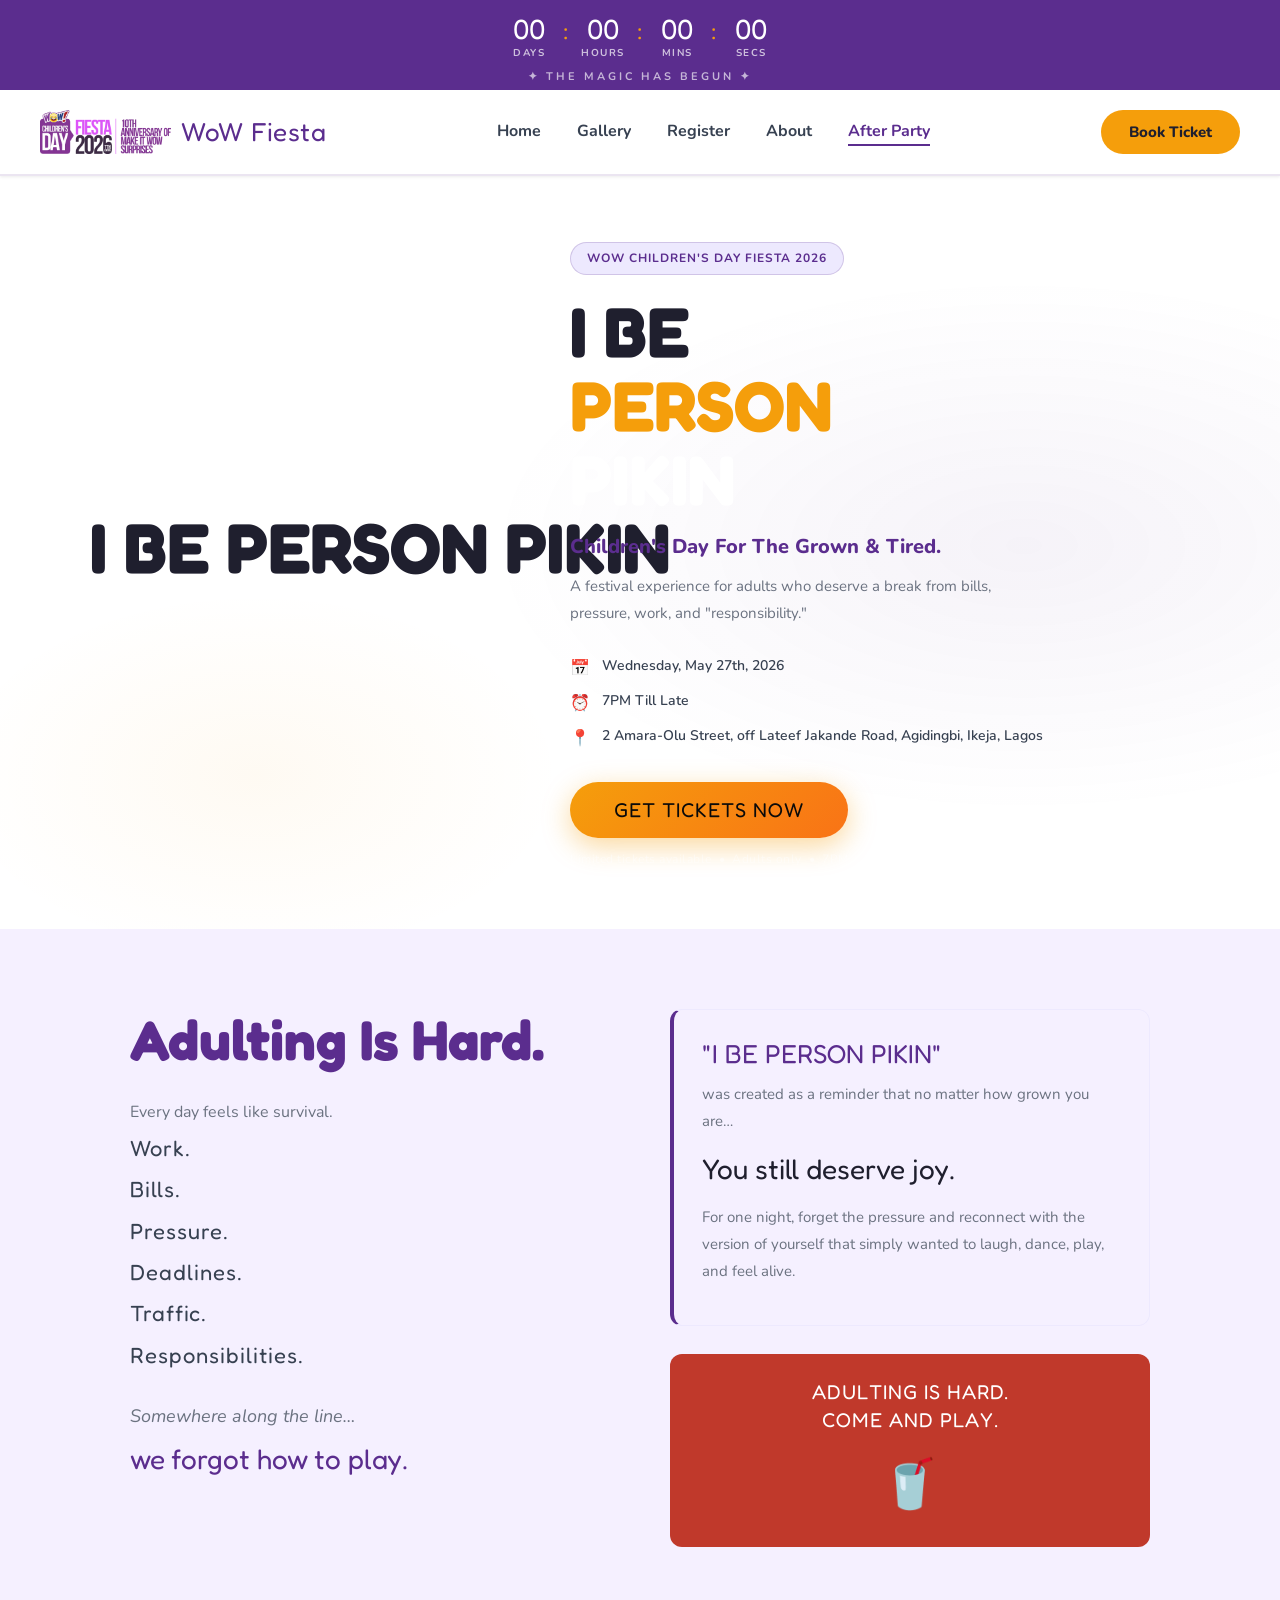
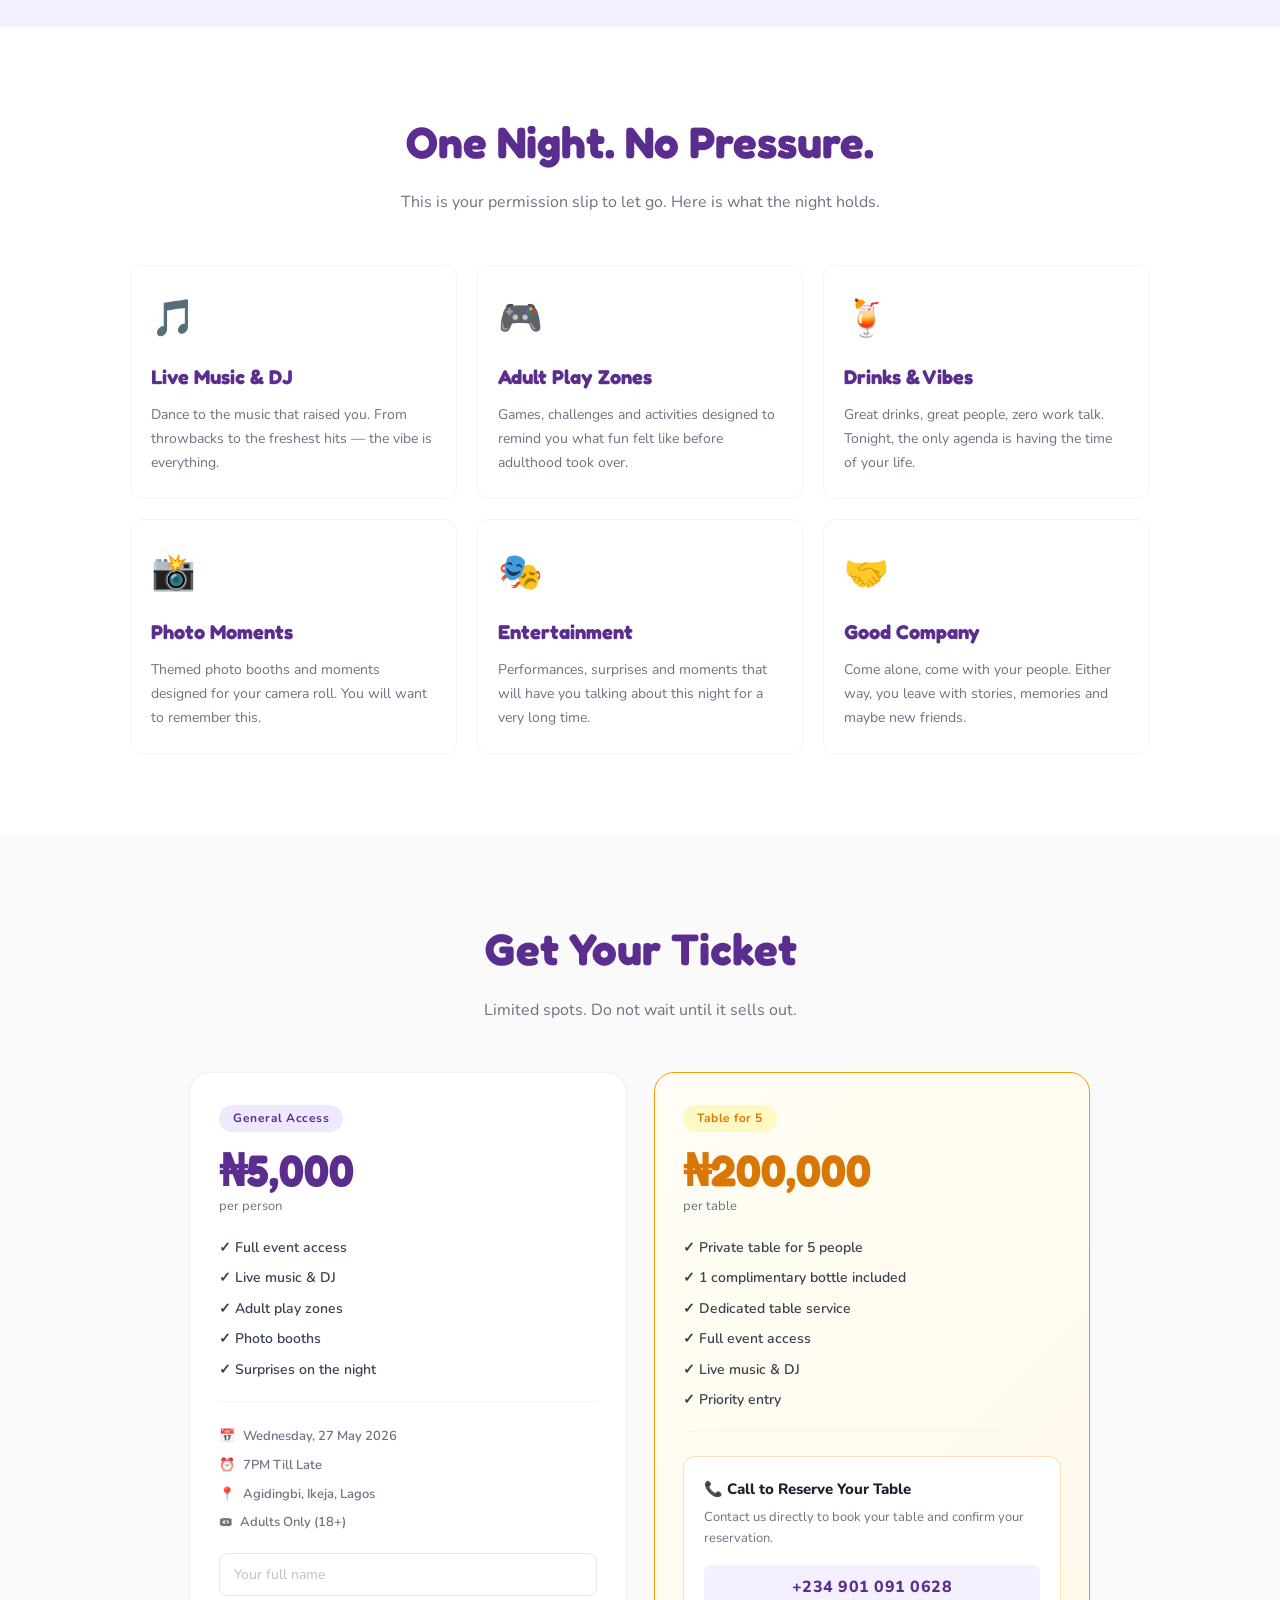
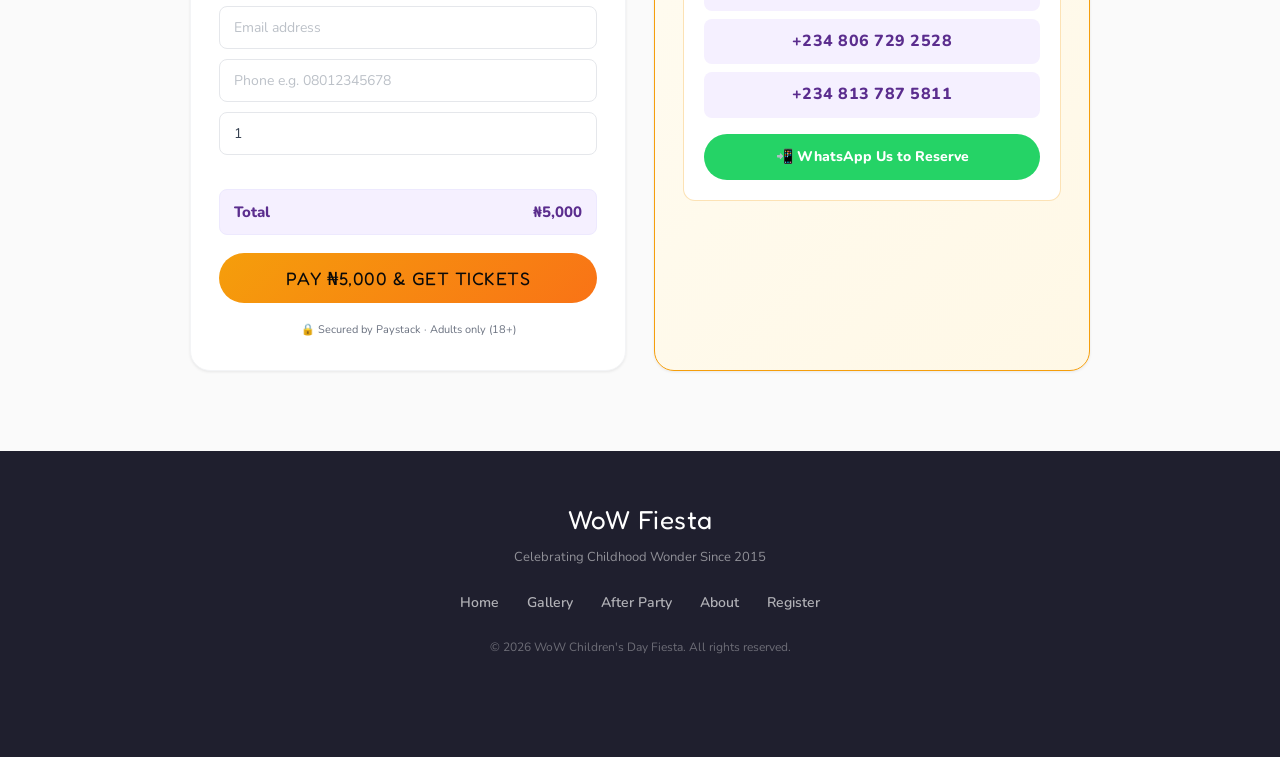
==== after-party.html @ 92947535 "Fixed styling issues" ====
<!DOCTYPE html>
<html lang="en">
<head>
  <meta charset="UTF-8" />
  <meta name="viewport" content="width=device-width, initial-scale=1.0" />
  <meta name="description" content="I Be Person Pikin — Children's Day For The Grown & Tired. WoW Fiesta Adult After Party, May 27th 2026, Lagos." />
  <title>I Be Person Pikin — WoW Fiesta After Party</title>
  <link rel="icon" href="assets/logo.png" type="image/png" />
  <link href="https://fonts.googleapis.com/css2?family=Fredoka+One&family=Nunito:wght@400;600;700;800;900&family=Black+Han+Sans&display=swap" rel="stylesheet" />
  <link rel="stylesheet" href="css/style.css" />
  <link rel="stylesheet" href="css/after-party.css" />
</head>
<body>

  <!-- COUNTDOWN BANNER -->
  <div class="countdown-banner">
    <div class="countdown-inner">
      <div class="cd-unit">
        <span class="cd-num" id="cd-days">00</span>
        <span class="cd-lbl">DAYS</span>
      </div>
      <div class="cd-sep">:</div>
      <div class="cd-unit">
        <span class="cd-num" id="cd-hours">00</span>
        <span class="cd-lbl">HOURS</span>
      </div>
      <div class="cd-sep">:</div>
      <div class="cd-unit">
        <span class="cd-num" id="cd-mins">00</span>
        <span class="cd-lbl">MINS</span>
      </div>
      <div class="cd-sep">:</div>
      <div class="cd-unit">
        <span class="cd-num" id="cd-secs">00</span>
        <span class="cd-lbl">SECS</span>
      </div>
    </div>
    <p class="cd-tagline">✦ UNTIL THE MAGIC UNFOLDS ✦</p>
  </div>


  <!-- NAVBAR -->
  <nav class="navbar" id="navbar">
    <div class="nav-logo">
      <a href="index.html">
        <img src="assets/logo.png"
          alt="WoW Fiesta Logo" class="logo-img" />
      </a>
      <a href="index.html">
        <span class="logo-text">WoW Fiesta</span>
      </a>
    </div>
    <ul class="nav-links">
      <li><a href="index.html" class="nav-link">Home</a></li>
      <li><a href="gallery.html" class="nav-link">Gallery</a></li>
      <li><a href="index.html#register" class="nav-link">Register</a></li>
      <li><a href="index.html#about" class="nav-link">About</a></li>
      <li><a href="after-party.html" class="nav-link active">After Party</a></li>
    </ul>
    <button class="nav-book-btn"
      onclick="window.location.href='index.html#register'">
      Book Ticket
    </button>
    <button class="hamburger" id="hamburger"
      onclick="toggleMenu()">
      <span></span>
      <span></span>
      <span></span>
    </button>
  </nav>

  <!-- Mobile menu -->
  <div class="mobile-menu" id="mobileMenu">
    <a href="index.html" onclick="closeMenu()">Home</a>
    <a href="gallery.html" onclick="closeMenu()">Gallery</a>
    <a href="index.html#register" onclick="closeMenu()">Register</a>
    <a href="index.html#about" onclick="closeMenu()">About</a>
    <a href="after-party.html" onclick="closeMenu()">After Party</a>
  </div>


  <!-- ============================================
    HERO SECTION — FLYER + TITLE
  ============================================ -->
  <section class="ibpp-hero">

    <div class="ibpp-hero-inner">

      <!-- Left: Flyer image -->
      <h1 class="ibpp-title">
          I BE PERSON PIKIN
        </h1>

      <!-- Right: Text content -->
      <div class="ibpp-hero-text">

        <div class="ibpp-tag">
          WoW Children's Day Fiesta 2026
        </div>

        <h1 class="ibpp-title">
          I BE<br/>
          <span class="ibpp-title-person">PERSON</span><br/>
          <span class="ibpp-title-pikin">PIKIN</span>
        </h1>

        <p class="ibpp-subtitle">
          Children's Day For The Grown &amp; Tired.
        </p>

        <p class="ibpp-desc">
          A festival experience for adults who deserve
          a break from bills, pressure, work, and
          "responsibility."
        </p>

        <div class="ibpp-event-details">
          <div class="ibpp-detail-row">
            <span class="ibpp-detail-icon">📅</span>
            <span>Wednesday, May 27th, 2026</span>
          </div>
          <div class="ibpp-detail-row">
            <span class="ibpp-detail-icon">⏰</span>
            <span>7PM Till Late</span>
          </div>
          <div class="ibpp-detail-row">
            <span class="ibpp-detail-icon">📍</span>
            <span>2 Amara-Olu Street, off Lateef Jakande
              Road, Agidingbi, Ikeja, Lagos</span>
          </div>
        </div>

        <button class="ibpp-cta-btn"
          onclick="document.getElementById('ibpp-tickets').scrollIntoView({behavior:'smooth'})">
          GET TICKETS NOW
        </button>

        <p class="ibpp-cta-small">
          Limited tickets available &nbsp;•&nbsp;
          Adults only &nbsp;•&nbsp; 7PM Till Late
        </p>

      </div>
    </div>
  </section>


  <!-- ============================================
    ADULTING IS HARD SECTION
  ============================================ -->
  <section class="ibpp-adulting">
    <div class="ibpp-container">

      <div class="adulting-grid">

        <!-- Left: emotional copy -->
        <div class="adulting-text">
          <h2 class="adulting-heading">
            Adulting Is Hard.
          </h2>

          <div class="adulting-list">
            <p>Every day feels like survival.</p>
            <p class="adulting-word">Work.</p>
            <p class="adulting-word">Bills.</p>
            <p class="adulting-word">Pressure.</p>
            <p class="adulting-word">Deadlines.</p>
            <p class="adulting-word">Traffic.</p>
            <p class="adulting-word">Responsibilities.</p>
          </div>

          <p class="adulting-break">
            Somewhere along the line…
          </p>
          <p class="adulting-break-sub">
            we forgot how to play.
          </p>
        </div>

        <!-- Right: reminder box -->
        <div class="adulting-reminder">
          <div class="reminder-card">
            <p class="reminder-quote">
              "I BE PERSON PIKIN"
            </p>
            <p class="reminder-text">
              was created as a reminder that no matter
              how grown you are…
            </p>
            <p class="reminder-bold">
              You still deserve joy.
            </p>
            <p class="reminder-text">
              For one night, forget the pressure and
              reconnect with the version of yourself
              that simply wanted to laugh, dance, play,
              and feel alive.
            </p>
          </div>

          <div class="adulting-cup">
            <p class="cup-text">ADULTING IS HARD.</p>
            <p class="cup-text">COME AND PLAY.</p>
            <p class="cup-emoji">🥤</p>
          </div>
        </div>

      </div>
    </div>
  </section>


  <!-- ============================================
    WHAT TO EXPECT
  ============================================ -->
  <section class="ibpp-expect">
    <div class="ibpp-container">
      <h2 class="ibpp-section-title">
        One Night. No Pressure.
      </h2>
      <p class="ibpp-section-sub">
        This is your permission slip to let go.
        Here is what the night holds.
      </p>

      <div class="ibpp-expect-grid">
        <div class="ibpp-expect-card">
          <span class="expect-icon">🎵</span>
          <h3>Live Music &amp; DJ</h3>
          <p>
            Dance to the music that raised you.
            From throwbacks to the freshest hits —
            the vibe is everything.
          </p>
        </div>
        <div class="ibpp-expect-card">
          <span class="expect-icon">🎮</span>
          <h3>Adult Play Zones</h3>
          <p>
            Games, challenges and activities designed
            to remind you what fun felt like before
            adulthood took over.
          </p>
        </div>
        <div class="ibpp-expect-card">
          <span class="expect-icon">🍹</span>
          <h3>Drinks &amp; Vibes</h3>
          <p>
            Great drinks, great people, zero work
            talk. Tonight, the only agenda is
            having the time of your life.
          </p>
        </div>
        <div class="ibpp-expect-card">
          <span class="expect-icon">📸</span>
          <h3>Photo Moments</h3>
          <p>
            Themed photo booths and moments
            designed for your camera roll.
            You will want to remember this.
          </p>
        </div>
        <div class="ibpp-expect-card">
          <span class="expect-icon">🎭</span>
          <h3>Entertainment</h3>
          <p>
            Performances, surprises and moments
            that will have you talking about this
            night for a very long time.
          </p>
        </div>
        <div class="ibpp-expect-card">
          <span class="expect-icon">🤝</span>
          <h3>Good Company</h3>
          <p>
            Come alone, come with your people.
            Either way, you leave with stories,
            memories and maybe new friends.
          </p>
        </div>
      </div>
    </div>
  </section>


<!-- ============================================
    TICKET SECTION
  ============================================ -->
  <section class="ibpp-tickets-section" id="ibpp-tickets">
    <div class="ibpp-container">

      <h2 class="ibpp-section-title-dark">
        Get Your Ticket
      </h2>
      <p class="ibpp-section-sub-dark">
        Limited spots. Do not wait until it sells out.
      </p>

      <!-- Ticket tiers -->
      <div class="ibpp-tiers-grid">

        <!-- General Access -->
        <div class="ibpp-tier-card">
          <div class="tier-badge">General Access</div>
          <h3 class="tier-price">₦5,000</h3>
          <p class="tier-per">per person</p>
          <ul class="tier-includes">
            <li>✓ Full event access</li>
            <li>✓ Live music &amp; DJ</li>
            <li>✓ Adult play zones</li>
            <li>✓ Photo booths</li>
            <li>✓ Surprises on the night</li>
          </ul>
          <div class="tier-details">
            <div class="tier-detail-row">
              <span>📅</span>
              <span>Wednesday, 27 May 2026</span>
            </div>
            <div class="tier-detail-row">
              <span>⏰</span>
              <span>7PM Till Late</span>
            </div>
            <div class="tier-detail-row">
              <span>📍</span>
              <span>Agidingbi, Ikeja, Lagos</span>
            </div>
            <div class="tier-detail-row">
              <span>🎟</span>
              <span>Adults Only (18+)</span>
            </div>
          </div>

          <!-- Inline registration form -->
          <div class="ibpp-form" id="ibpp-form">
            <div class="ibpp-form-group">
              <input type="text" id="ap-name"
                placeholder="Your full name" />
            </div>
            <div class="ibpp-form-group">
              <input type="email" id="ap-email"
                placeholder="Email address" />
            </div>
            <div class="ibpp-form-group">
              <input type="tel" id="ap-phone"
                placeholder="Phone e.g. 08012345678" />
            </div>
            <div class="ibpp-form-group">
              <input type="number" id="ap-adults"
                min="1" max="10" value="1"
                oninput="updateAPTotal()" />
              <p class="ap-field-hint">
                Number of tickets — ₦5,000 each
              </p>
            </div>
            <div class="ap-total-box" id="ap-total-box">
              <span>Total</span>
              <span id="ap-total-display">₦5,000</span>
            </div>
            <button class="ibpp-ticket-btn"
              id="ap-register-btn"
              onclick="handleAfterPartyRegistration()">
              PAY &amp; GET TICKETS
            </button>
            <p class="ap-secure-note">
              🔒 Secured by Paystack · Adults only (18+)
            </p>
          </div>

          <!-- Success state -->
          <div class="ap-success" id="ap-success"
            style="display:none">
            <div class="ap-success-icon">✓</div>
            <h4>You're In!</h4>
            <p id="ap-success-ref"></p>
            <p id="ap-success-email"></p>
          </div>

        </div>

        <!-- Table for 5 -->
        <div class="ibpp-tier-card ibpp-tier-vip">
          <div class="tier-badge vip">Table for 5</div>
          <h3 class="tier-price vip">₦200,000</h3>
          <p class="tier-per">per table</p>
          <ul class="tier-includes">
            <li>✓ Private table for 5 people</li>
            <li>✓ 1 complimentary bottle included</li>
            <li>✓ Dedicated table service</li>
            <li>✓ Full event access</li>
            <li>✓ Live music &amp; DJ</li>
            <li>✓ Priority entry</li>
          </ul>

          <div class="ibpp-reservation-box">
            <p class="reservation-heading">
              📞 Call to Reserve Your Table
            </p>
            <p class="reservation-sub">
              Contact us directly to book your table
              and confirm your reservation.
            </p>
            <div class="reservation-numbers">
              <a href="tel:+2349010910628"
                class="reservation-number">
                +234 901 091 0628
              </a>
              <a href="tel:+2348067292528"
                class="reservation-number">
                +234 806 729 2528
              </a>
              <a href="tel:+2348137875811"
                class="reservation-number">
                +234 813 787 5811
              </a>
            </div>
            <a href="https://wa.me/2349010910628?text=Hi%2C%20I%20would%20like%20to%20reserve%20a%20table%20for%20the%20I%20Be%20Person%20Pikin%20After%20Party%20on%20May%2027th%202026."
              target="_blank"
              class="ibpp-whatsapp-btn">
              📲 WhatsApp Us to Reserve
            </a>
          </div>

        </div>

      </div>
    </div>
  </section>


  <!-- FOOTER -->
  <footer class="footer">
    <div class="footer-inner">
      <div class="footer-logo">
        <span class="logo-text">WoW Fiesta</span>
        <p>Celebrating Childhood Wonder Since 2015</p>
      </div>
      <div class="footer-links">
        <a href="index.html">Home</a>
        <a href="gallery.html">Gallery</a>
        <a href="after-party.html">After Party</a>
        <a href="index.html#about">About</a>
        <a href="index.html#register">Register</a>
      </div>
      <p class="footer-copy">
        &copy; 2026 WoW Children's Day Fiesta.
        All rights reserved.
      </p>
    </div>
  </footer>


  <!-- MOBILE BOTTOM NAV -->
  <nav class="bottom-nav">
    <a href="index.html" class="bottom-nav-item">
      <span class="bnav-icon">🏠</span>
      <span class="bnav-label">Home</span>
    </a>
    <a href="gallery.html" class="bottom-nav-item">
      <span class="bnav-icon">🖼</span>
      <span class="bnav-label">Gallery</span>
    </a>
    <a href="index.html#register" class="bottom-nav-item">
      <span class="bnav-icon">🎟</span>
      <span class="bnav-label">Register</span>
    </a>
    <a href="index.html#about" class="bottom-nav-item">
      <span class="bnav-icon">ℹ</span>
      <span class="bnav-label">About</span>
    </a>
  </nav>

  <script src="js/after-party.js"></script>

</body>
</html>
---- css/style.css ----
/* ============================================
   ROOT VARIABLES
   All colours, fonts and sizes in one place.
   Change a value here and it updates everywhere.
============================================ */
:root {
  --purple:       #5B2D8E;
  --purple-mid:   #7B3FBE;
  --purple-light: #EDE9FE;
  --purple-pale:  #F5F0FF;
  --gold:         #F59E0B;
  --gold-dark:    #D97706;
  --white:        #FFFFFF;
  --off-white:    #FAFAFA;
  --light-gray:   #F3F4F6;
  --mid-gray:     #6B7280;
  --dark:         #1F1F2E;
  --text-body:    #374151;
  --text-muted:   #6B7280;
  --radius-sm:    8px;
  --radius-md:    12px;
  --radius-lg:    20px;
  --radius-full:  999px;
  --shadow-sm:    0 1px 3px rgba(0,0,0,0.08);
  --shadow-md:    0 4px 16px rgba(91,45,142,0.12);
  --shadow-lg:    0 8px 32px rgba(91,45,142,0.18);
  --transition:   all 0.2s ease;
  --font-heading: 'Fredoka One', cursive;
  --font-body:    'Nunito', sans-serif;
  --max-width:    1200px;
  --section-pad:  80px 24px;
}


/* ============================================
   RESET & BASE
============================================ */
*, *::before, *::after {
  box-sizing: border-box;
  margin: 0;
  padding: 0;
}

html {
  scroll-behavior: smooth;
  font-size: 16px;
}

body {
  font-family: var(--font-body);
  color: var(--text-body);
  background: var(--white);
  line-height: 1.6;
  overflow-x: hidden;
}

img {
  max-width: 100%;
  height: auto;
  display: block;
}

ul {
  list-style: none;
}

a {
  text-decoration: none;
  color: inherit;
}

button {
  cursor: pointer;
  font-family: var(--font-body);
  border: none;
  outline: none;
}


/* ============================================
   REUSABLE UTILITY CLASSES
============================================ */
.section-container {
  max-width: var(--max-width);
  margin: 0 auto;
  padding: var(--section-pad);
}

.section-title {
  font-family: var(--font-heading);
  font-size: clamp(28px, 4vw, 40px);
  color: var(--purple);
  text-align: center;
  margin-bottom: 12px;
}

.section-title.left {
  text-align: left;
}

.section-sub {
  font-size: 16px;
  color: var(--text-muted);
  text-align: center;
  max-width: 560px;
  margin: 0 auto 48px;
  line-height: 1.7;
}


/* ============================================
   BUTTONS
============================================ */
.btn-primary {
  background: var(--purple);
  color: var(--white);
  font-size: 16px;
  font-weight: 700;
  padding: 14px 32px;
  border-radius: var(--radius-full);
  border: none;
  transition: var(--transition);
  display: inline-block;
}

.btn-primary:hover {
  background: var(--purple-mid);
  transform: translateY(-2px);
  box-shadow: var(--shadow-md);
}

.btn-outline {
  background: transparent;
  color: var(--purple);
  font-size: 16px;
  font-weight: 700;
  padding: 13px 32px;
  border-radius: var(--radius-full);
  border: 2px solid var(--purple);
  transition: var(--transition);
  display: inline-block;
  cursor: pointer;
}

.btn-outline:hover {
  background: var(--purple);
  color: var(--white);
  transform: translateY(-2px);
}


/* ============================================
   SECTION 1: COUNTDOWN BANNER
   The purple bar at the very top of the page
============================================ */
.countdown-banner {
  background: var(--purple);
  padding: 12px 24px 14px;
  text-align: center;
  position: fixed;
  top: 0;
  left: 0;
  right: 0;
  z-index: 1001;
  width: 100%;
  height: 90px;
}

.countdown-inner {
  display: flex;
  align-items: center;
  justify-content: center;
  gap: 8px;
  margin-bottom: 4px;
}

.cd-unit {
  display: flex;
  flex-direction: column;
  align-items: center;
  min-width: 52px;
}

.cd-num {
  font-family: var(--font-heading);
  font-size: 28px;
  color: var(--white);
  line-height: 1;
  min-width: 2ch;
  text-align: center;
}

.cd-lbl {
  font-size: 10px;
  color: rgba(255,255,255,0.7);
  letter-spacing: 1.5px;
  font-weight: 700;
  margin-top: 2px;
}

.cd-sep {
  font-family: var(--font-heading);
  font-size: 24px;
  color: var(--gold);
  margin-bottom: 14px;
}

.cd-tagline {
  font-size: 11px;
  color: rgba(255,255,255,0.65);
  letter-spacing: 3px;
  font-weight: 700;
}


/* ============================================
   SECTION 2: NAVBAR
============================================ */
.navbar {
  position: fixed;
  top: 90px;
  left: 0;
  right: 0;
  z-index: 999;
  background: var(--white);
  display: flex;
  align-items: center;
  justify-content: space-between;
  padding: 20px 40px;
  border-bottom: 2px solid rgba(91,45,142,0.12);
  box-shadow: 0 2px 12px rgba(91,45,142,0.1);
  width: 100%;
  min-height: 72px;
}

.nav-logo {
  display: flex;
  align-items: center;
  gap: 10px;
}

.logo-img {
  height: 44px;
  width: auto;
}

.logo-text {
  font-family: var(--font-heading);
  font-size: 26px;
  color: var(--purple);
  letter-spacing: 0.5px;
}

.nav-links {
  display: flex;
  align-items: center;
  gap: 36px;
}

.nav-link {
  font-size: 16px;
  font-weight: 700;
  color: var(--text-body);
  transition: var(--transition);
  position: relative;
  padding-bottom: 4px;
}

.nav-link::after {
  content: '';
  position: absolute;
  bottom: 0;
  left: 0;
  width: 0;
  height: 2px;
  background: var(--purple);
  transition: var(--transition);
}

.nav-link:hover,
.nav-link.active {
  color: var(--purple);
}

.nav-link:hover::after,
.nav-link.active::after {
  width: 100%;
}

.nav-book-btn {
  background: var(--gold);
  color: var(--dark);
  font-size: 15px;
  font-weight: 800;
  padding: 12px 28px;
  border-radius: var(--radius-full);
  transition: var(--transition);
}

.nav-book-btn:hover {
  background: var(--gold-dark);
  transform: translateY(-1px);
  box-shadow: 0 4px 12px rgba(245,158,11,0.35);
}

/* Hamburger — hidden on desktop */
.hamburger {
  display: none;
  flex-direction: column;
  gap: 5px;
  background: none;
  padding: 4px;
}

.hamburger span {
  display: block;
  width: 24px;
  height: 2px;
  background: var(--purple);
  border-radius: 2px;
  transition: var(--transition);
}

/* Mobile dropdown menu */
.mobile-menu {
  display: none;
  flex-direction: column;
  background: var(--white);
  border-bottom: 1px solid rgba(91,45,142,0.1);
  padding: 8px 0;
  position: sticky;
  top: 130px;
  z-index: 998;
}

.mobile-menu.open {
  display: flex;
}

.mobile-menu a {
  padding: 14px 32px;
  font-size: 15px;
  font-weight: 600;
  color: var(--text-body);
  border-bottom: 1px solid var(--light-gray);
  transition: var(--transition);
}

.mobile-menu a:hover {
  color: var(--purple);
  background: var(--purple-pale);
}


/* ============================================
   SECTION 3: HERO
============================================ */
.hero {
  background: var(--white);
  padding: 200px 40px 40px;
}

.hero-container {
  max-width: var(--max-width);
  margin: 0 auto;
  display: grid;
  grid-template-columns: 1fr 1fr;
  align-items: center;
  gap: 60px;
}

/* Hero left — text */
.hero-badge {
  display: inline-flex;
  align-items: center;
  background: var(--gold);
  color: var(--dark);
  font-size: 12px;
  font-weight: 800;
  padding: 6px 16px;
  border-radius: var(--radius-full);
  letter-spacing: 0.5px;
  margin-bottom: 20px;
}

.hero-title {
  font-family: var(--font-heading);
  font-size: clamp(40px, 5.5vw, 68px);
  color: var(--purple);
  line-height: 1.05;
  margin-bottom: 20px;
}

.hero-desc {
  font-size: 16px;
  color: var(--text-muted);
  line-height: 1.8;
  margin-bottom: 28px;
  max-width: 480px;
}
.hero-btns {
  display: flex;
  gap: 16px;
  flex-wrap: wrap;
}

/* Hero right — image */
.hero-image-wrap {
  position: relative;
  display: flex;
  justify-content: center;
  align-items: center;
}

.hero-img-box {
  border-radius: var(--radius-lg);
  overflow: hidden;
  width: 100%;
  max-width: 480px;
  background: var(--purple-light);
  min-height: 360px;
  display: flex;
  align-items: center;
  justify-content: center;
}

.hero-img {
  width: 100%;
  height: auto;
  border-radius: var(--radius-lg);
  object-fit: cover;
}

/* FREE ENTRY badge */
.free-entry-badge {
  position: absolute;
  top: -10px;
  right: 20px;
  background: #10B981;
  color: var(--white);
  width: 70px;
  height: 70px;
  border-radius: 50%;
  display: flex;
  flex-direction: column;
  align-items: center;
  justify-content: center;
  font-size: 12px;
  font-weight: 800;
  line-height: 1.2;
  text-align: center;
  box-shadow: var(--shadow-md);
  z-index: 2;
  letter-spacing: 0.5px;
}

/* Decorative stars */
.deco-star {
  position: absolute;
  font-size: 20px;
  color: var(--gold);
  pointer-events: none;
  z-index: 3;
}

.star-1 {
  top: 10px;
  left: -10px;
  font-size: 28px;
}

.star-2 {
  bottom: 30px;
  left: -20px;
  font-size: 18px;
}

/* Floating BOOK NOW button */
.book-now-float {
  position: absolute;
  bottom: -16px;
  right: 30px;
  background: var(--gold);
  color: var(--dark);
  font-size: 13px;
  font-weight: 800;
  padding: 12px 22px;
  border-radius: var(--radius-full);
  box-shadow: 0 6px 20px rgba(245,158,11,0.4);
  transition: var(--transition);
  z-index: 4;
  letter-spacing: 0.5px;
}

.book-now-float:hover {
  background: var(--gold-dark);
  transform: translateY(-2px);
  box-shadow: 0 10px 28px rgba(245,158,11,0.5);
}


/* ============================================
   SECTION 4: MAGICAL HIGHLIGHTS
============================================ */
.highlights {
  background: var(--off-white);
}

.highlights-grid {
  display: grid;
  grid-template-columns: repeat(3, 1fr);
  gap: 28px;
}

.highlight-card {
  background: var(--white);
  border-radius: var(--radius-md);
  overflow: hidden;
  box-shadow: var(--shadow-sm);
  transition: var(--transition);
  border: 1px solid rgba(91,45,142,0.07);
}

.highlight-card:hover {
  transform: translateY(-6px);
  box-shadow: var(--shadow-lg);
}

.highlight-img-wrap {
  width: 100%;
  height: 200px;
  overflow: hidden;
  background: var(--purple-light);
  display: flex;
  align-items: center;
  justify-content: center;
}

.highlight-img {
  width: 100%;
  height: 100%;
  object-fit: cover;
  transition: transform 0.4s ease;
}

.highlight-card:hover .highlight-img {
  transform: scale(1.04);
}

.highlight-title {
  font-family: var(--font-heading);
  font-size: 20px;
  color: var(--purple);
  padding: 16px 20px 8px;
}

.highlight-desc {
  font-size: 14px;
  color: var(--text-muted);
  padding: 0 20px 20px;
  line-height: 1.7;
}


/* ============================================
   SECTION 5: FUN FOR EVERYONE (ABOUT)
============================================ */
.about {
  background: var(--white);
}

.about-container {
  display: grid;
  grid-template-columns: 1fr 1fr;
  gap: 72px;
  align-items: center;
}

.about-desc {
  font-size: 16px;
  color: var(--text-muted);
  line-height: 1.8;
  margin-bottom: 28px;
}

.about-list {
  margin-bottom: 36px;
  display: flex;
  flex-direction: column;
  gap: 12px;
}

.about-list li {
  font-size: 15px;
  font-weight: 600;
  color: var(--text-body);
  display: flex;
  align-items: center;
  gap: 10px;
  padding: 10px 16px;
  background: var(--purple-pale);
  border-radius: var(--radius-sm);
  border-left: 3px solid var(--purple);
}

.about-image-wrap {
  border-radius: var(--radius-lg);
  overflow: hidden;
  box-shadow: var(--shadow-lg);
  background: var(--purple-light);
  min-height: 360px;
  display: flex;
  align-items: center;
  justify-content: center;
}

.about-img {
  width: 100%;
  height: auto;
  object-fit: cover;
  border-radius: var(--radius-lg);
}


/* ============================================
   SECTION 6: WHAT PARENTS SAY (TESTIMONIALS)
============================================ */
.testimonials {
  background: var(--purple-pale);
}

.testimonials-grid {
  display: grid;
  grid-template-columns: repeat(3, 1fr);
  gap: 24px;
}

.testimonial-card {
  background: var(--white);
  border-radius: var(--radius-md);
  padding: 28px;
  box-shadow: var(--shadow-sm);
  border: 1px solid rgba(91,45,142,0.08);
  transition: var(--transition);
  display: flex;
  flex-direction: column;
  gap: 20px;
}

.testimonial-card:hover {
  transform: translateY(-4px);
  box-shadow: var(--shadow-md);
}

.testimonial-text {
  font-size: 15px;
  color: var(--text-body);
  line-height: 1.8;
  font-style: italic;
  flex: 1;
}

.testimonial-text::before {
  content: '\201C';
  font-family: var(--font-heading);
  font-size: 48px;
  color: var(--purple-light);
  line-height: 0;
  vertical-align: -20px;
  margin-right: 4px;
}

.testimonial-author {
  display: flex;
  align-items: center;
  gap: 12px;
  padding-top: 16px;
  border-top: 1px solid var(--light-gray);
}

.author-avatar {
  width: 44px;
  height: 44px;
  border-radius: 50%;
  background: var(--purple);
  color: var(--white);
  font-size: 14px;
  font-weight: 700;
  display: flex;
  align-items: center;
  justify-content: center;
  flex-shrink: 0;
}

.author-name {
  font-size: 14px;
  font-weight: 700;
  color: var(--dark);
}

.author-role {
  font-size: 12px;
  color: var(--text-muted);
  margin-top: 2px;
}


/* ============================================
   SECTION 7: GALLERY PREVIEW
============================================ */
.gallery {
  background: var(--white);
}

.gallery-grid {
  display: grid;
  grid-template-columns: repeat(3, 1fr);
  gap: 16px;
  margin-bottom: 40px;
}

.gallery-item {
  border-radius: var(--radius-md);
  overflow: hidden;
  aspect-ratio: 4 / 3;
  background: var(--purple-light);
  cursor: pointer;
  transition: var(--transition);
}

.gallery-item img {
  width: 100%;
  height: 100%;
  object-fit: cover;
  transition: transform 0.4s ease;
}

.gallery-item:hover img {
  transform: scale(1.06);
}

.gallery-cta {
  text-align: center;
}


/* ============================================
   SECTION 8: REGISTRATION FORM
============================================ */
.register {
  background: var(--purple);
}

.register-container {
  display: grid;
  grid-template-columns: 1fr 1fr;
  gap: 72px;
  align-items: center;
}

/* Left text */
.register-heading {
  font-family: var(--font-heading);
  font-size: clamp(32px, 4vw, 48px);
  color: var(--white);
  margin-bottom: 16px;
}

.register-sub {
  font-size: 15px;
  color: rgba(255,255,255,0.85);
  line-height: 1.8;
  margin-bottom: 16px;
}

.register-perks {
  display: flex;
  flex-direction: column;
  gap: 12px;
}

.register-perks li {
  font-size: 15px;
  font-weight: 600;
  color: rgba(255,255,255,0.9);
  display: flex;
  align-items: center;
  gap: 8px;
}

/* Right form card */
.register-form-wrap {
  display: flex;
  justify-content: center;
}

.register-form-card {
  background: var(--white);
  border-radius: var(--radius-lg);
  padding: 36px 32px;
  width: 100%;
  max-width: 480px;
  box-shadow: var(--shadow-lg);
}

.form-group {
  margin-bottom: 20px;
}

.form-group label {
  display: block;
  font-size: 13px;
  font-weight: 700;
  color: var(--dark);
  margin-bottom: 8px;
  letter-spacing: 0.3px;
}

.form-group input,
.form-group select {
  width: 100%;
  padding: 12px 16px;
  border: 1.5px solid #E5E7EB;
  border-radius: var(--radius-sm);
  font-family: var(--font-body);
  font-size: 14px;
  color: var(--text-body);
  background: var(--white);
  transition: var(--transition);
  appearance: none;
}

.form-group input:focus,
.form-group select:focus {
  outline: none;
  border-color: var(--purple);
  box-shadow: 0 0 0 3px rgba(91,45,142,0.12);
}

.form-group input::placeholder {
  color: #BCC1C8;
}

/* Payment options */
.payment-options {
  display: grid;
  grid-template-columns: 1fr 1fr;
  gap: 12px;
}

.payment-option {
  display: flex;
  align-items: center;
  gap: 10px;
  padding: 12px 16px;
  border: 1.5px solid #E5E7EB;
  border-radius: var(--radius-sm);
  cursor: pointer;
  transition: var(--transition);
  font-size: 14px;
  font-weight: 600;
}

.payment-option:has(input:checked) {
  border-color: var(--purple);
  background: var(--purple-pale);
  color: var(--purple);
}

.payment-option input[type="radio"] {
  width: auto;
  padding: 0;
  border: none;
  accent-color: var(--purple);
}

.pay-label {
  font-size: 14px;
  font-weight: 700;
}
.payment-single {
  display: flex;
  align-items: center;
  padding: 12px 16px;
  border: 1.5px solid var(--purple-light);
  border-radius: var(--radius-sm);
  background: var(--purple-pale);
}

.pay-single-label {
  font-size: 14px;
  font-weight: 700;
  color: var(--purple);
}

/* Register button */
.btn-register {
  width: 100%;
  background: var(--gold);
  color: var(--dark);
  font-size: 16px;
  font-weight: 800;
  padding: 16px;
  border-radius: var(--radius-full);
  border: none;
  margin-top: 8px;
  transition: var(--transition);
  letter-spacing: 0.3px;
}

.btn-register:hover {
  background: var(--gold-dark);
  transform: translateY(-2px);
  box-shadow: 0 8px 24px rgba(245,158,11,0.4);
}

.btn-register:disabled {
  opacity: 0.6;
  cursor: not-allowed;
  transform: none;
}

.form-note {
  font-size: 12px;
  color: var(--text-muted);
  text-align: center;
  margin-top: 14px;
  line-height: 1.6;
}


/* ============================================
   FOOTER
============================================ */
.footer {
  background: var(--dark);
  padding: 48px 40px 100px;
}

.footer-inner {
  max-width: var(--max-width);
  margin: 0 auto;
  display: flex;
  flex-direction: column;
  align-items: center;
  gap: 24px;
  text-align: center;
}

.footer-logo .logo-text {
  font-family: var(--font-heading);
  font-size: 26px;
  color: var(--white);
}

.footer-logo p {
  font-size: 13px;
  color: rgba(255,255,255,0.5);
  margin-top: 6px;
}

.footer-links {
  display: flex;
  gap: 28px;
  flex-wrap: wrap;
  justify-content: center;
}

.footer-links a {
  font-size: 14px;
  font-weight: 600;
  color: rgba(255,255,255,0.65);
  transition: var(--transition);
}

.footer-links a:hover {
  color: var(--gold);
}

.footer-copy {
  font-size: 12px;
  color: rgba(255,255,255,0.35);
}


/* ============================================
   MOBILE BOTTOM NAV BAR
   Matches Stitch design — visible on mobile only
============================================ */
.bottom-nav {
  display: none;
  position: fixed;
  bottom: 0;
  left: 0;
  right: 0;
  z-index: 1000;
  background: var(--white);
  border-top: 1px solid rgba(91,45,142,0.12);
  box-shadow: 0 -4px 16px rgba(0,0,0,0.08);
  padding: 8px 0 12px;
}

.bottom-nav-item {
  flex: 1;
  display: flex;
  flex-direction: column;
  align-items: center;
  gap: 4px;
  padding: 6px 4px;
  transition: var(--transition);
}

.bnav-icon {
  font-size: 20px;
  line-height: 1;
}

.bnav-label {
  font-size: 10px;
  font-weight: 700;
  color: var(--text-muted);
  letter-spacing: 0.3px;
}

.bottom-nav-item.active .bnav-icon,
.bottom-nav-item:hover .bnav-icon {
  transform: translateY(-2px);
}

.bottom-nav-item.active .bnav-label {
  color: var(--purple);
}


/* ============================================
   RESPONSIVE — TABLET (max 1024px)
============================================ */
@media (max-width: 1024px) {
  .hero-container {
    gap: 40px;
  }

  .highlights-grid {
    grid-template-columns: repeat(2, 1fr);
  }

  .testimonials-grid {
    grid-template-columns: repeat(2, 1fr);
  }
}


/* ============================================
   RESPONSIVE — MOBILE (max 768px)
============================================ */
@media (max-width: 768px) {

  /* Navbar */
  .navbar {
    padding: 16px 20px;
    top: 82px;
    min-height: 64px;
  }

  .nav-links,
  .nav-book-btn {
    display: none;
  }

  .hamburger {
    display: flex;
  }

  /* Hero */
  .hero {
    padding: 170px 20px 60px;
  }

  .hero-container {
    grid-template-columns: 1fr;
    gap: 40px;
  }

  .hero-image-wrap {
    order: -1;
  }

  .hero-title {
    font-size: 40px;
  }

  .hero-btns {
    flex-direction: column;
  }

  .hero-btns .btn-primary,
  .hero-btns .btn-outline {
    width: 100%;
    text-align: center;
  }

  /* Section containers */
  .section-container {
    padding: 60px 20px;
  }

  /* Highlights */
  .highlights-grid {
    grid-template-columns: 1fr;
    gap: 20px;
  }

  /* About */
  .about-container {
    grid-template-columns: 1fr;
    gap: 40px;
  }

  .about-image-wrap {
    order: -1;
  }

  /* Testimonials */
  .testimonials-grid {
    grid-template-columns: 1fr;
    gap: 16px;
  }

  /* Gallery */
  .gallery-grid {
    grid-template-columns: repeat(2, 1fr);
    gap: 12px;
  }

  /* Registration */
  .register-container {
    grid-template-columns: 1fr;
    gap: 40px;
  }

  .register-form-card {
    padding: 28px 20px;
  }

  /* Footer */
  .footer {
    padding: 40px 20px 100px;
  }

  .footer-links {
    gap: 16px;
  }

  /* Show bottom nav on mobile */
  .bottom-nav {
    display: flex;
  }

  /* Countdown banner */
  .countdown-banner {
    padding: 12px 16px 8px;
  }

  .cd-num {
    font-size: 22px;
  }

  .cd-unit {
    min-width: 40px;
  }
}


/* ============================================
   RESPONSIVE — SMALL MOBILE (max 480px)
============================================ */
@media (max-width: 480px) {
  .hero-title {
    font-size: 34px;
  }

  .gallery-grid {
    grid-template-columns: 1fr;
  }

  .payment-options {
    grid-template-columns: 1fr;
  }

  .cd-num {
    font-size: 20px;
  }

  .cd-unit {
    min-width: 36px;
  }

  .cd-sep {
    font-size: 18px;
  }
}


/* ============================================
   IMAGE PLACEHOLDERS
   Shows a coloured box when images are missing.
   These disappear automatically once you drop
   real images into the assets/images/ folder.
============================================ */
img[src=""],
img:not([src]),
img[src*="assets/images/"] {
  background: var(--purple-light);
  min-height: 200px;
}

/* ============================================
   PRICE SUMMARY BOX
============================================ */
.price-summary {
  background: var(--purple-pale);
  border: 1.5px solid var(--purple-light);
  border-radius: var(--radius-sm);
  padding: 16px;
  margin-bottom: 20px;
}

.price-row {
  display: flex;
  justify-content: space-between;
  align-items: center;
  font-size: 14px;
  color: var(--text-body);
  padding: 6px 0;
  border-bottom: 1px solid rgba(91,45,142,0.08);
}

.price-row:last-child {
  border-bottom: none;
}

.price-row.price-total {
  font-weight: 800;
  font-size: 16px;
  color: var(--purple);
  padding-top: 10px;
  margin-top: 4px;
  border-top: 2px solid var(--purple-light);
  border-bottom: none;
}

.price-free {
  color: #10B981;
  font-weight: 700;
}

/* Adult price label next to field label */
.adult-price-label {
  font-size: 12px;
  font-weight: 700;
  color: var(--purple);
  background: var(--purple-pale);
  padding: 3px 10px;
  border-radius: var(--radius-full);
  margin-left: 8px;
}

.adult-price-label.hidden {
  display: none;
}

/* Field hint text below inputs */
.field-hint {
  font-size: 11px;
  color: var(--text-muted);
  margin-top: 5px;
  line-height: 1.4;
}

/* Label badges — FREE and price */
.label-badge {
  display: inline-block;
  font-size: 10px;
  font-weight: 700;
  padding: 2px 8px;
  border-radius: var(--radius-full);
  margin-left: 8px;
  vertical-align: middle;
}

.label-badge.free {
  background: #D1FAE5;
  color: #065F46;
}

.label-badge.paid {
  background: var(--purple-light);
  color: var(--purple);
}
.register-perks-heading {
  font-size: 14px;
  font-weight: 700;
  color: rgba(255,255,255,0.75);
  margin-bottom: 12px;
  letter-spacing: 0.3px;
}

/* ============================================
   EVENT DATES STRIP
   Shows both Lagos and Ibadan dates
   clearly in the hero section
============================================ */
.event-dates-strip {
  display: flex;
  flex-direction: column;
  gap: 12px;
  margin-bottom: 32px;
  max-width: 480px;
}

.event-date-row {
  display: flex;
  align-items: flex-start;
  gap: 12px;
  background: var(--purple-pale);
  border: 1.5px solid var(--purple-light);
  border-left: 4px solid var(--purple);
  border-radius: var(--radius-sm);
  padding: 12px 16px;
  transition: var(--transition);
}

.event-date-row:hover {
  border-left-color: var(--gold);
  background: var(--purple-light);
}

.event-dot {
  width: 10px;
  height: 10px;
  border-radius: 50%;
  background: var(--purple);
  flex-shrink: 0;
  margin-top: 5px;
}

.event-date-info {
  display: flex;
  flex-direction: column;
  gap: 3px;
}

.event-city-label {
  font-family: var(--font-heading);
  font-size: 16px;
  color: var(--purple);
  line-height: 1.2;
}

.event-date-text {
  font-size: 14px;
  font-weight: 700;
  color: var(--dark);
}

.event-venue-text {
  font-size: 12px;
  color: var(--text-muted);
  font-weight: 600;
}

@media (max-width: 600px) {
  .event-dates-strip {
    max-width: 100%;
  }
  .event-date-row {
    padding: 10px 14px;
  }
}
/* ============================================
   GALLERY LIGHTBOX
   Full screen zoom when clicking a photo
============================================ */
.gallery-item {
  cursor: zoom-in;
}

.gallery-item img {
  transition: transform 0.4s ease, filter 0.4s ease;
}

.gallery-item:hover img {
  transform: scale(1.06);
  filter: brightness(0.88);
}

/* Dark overlay that covers the whole screen */
.lightbox-overlay {
  position: fixed;
  inset: 0;
  background: rgba(0, 0, 0, 0.92);
  z-index: 9000;
  display: flex;
  align-items: center;
  justify-content: center;
  padding: 20px;
  opacity: 0;
  visibility: hidden;
  transition: opacity 0.3s ease, visibility 0.3s ease;
  cursor: zoom-out;
}

.lightbox-overlay.active {
  opacity: 1;
  visibility: visible;
}

/* The image inside the lightbox */
.lightbox-img-wrap {
  position: relative;
  max-width: 90vw;
  max-height: 90vh;
  cursor: default;
}

.lightbox-img {
  max-width: 90vw;
  max-height: 85vh;
  width: auto;
  height: auto;
  border-radius: 12px;
  object-fit: contain;
  display: block;
  box-shadow: 0 24px 64px rgba(0, 0, 0, 0.6);
  transform: scale(0.85);
  transition: transform 0.35s ease;
}

.lightbox-overlay.active .lightbox-img {
  transform: scale(1);
}

/* Caption below the image */
.lightbox-caption {
  text-align: center;
  color: rgba(255, 255, 255, 0.75);
  font-size: 14px;
  font-weight: 600;
  margin-top: 14px;
  font-family: var(--font-body);
  letter-spacing: 0.3px;
}

/* Counter — e.g. 2 / 6 */
.lightbox-counter {
  text-align: center;
  color: rgba(255, 255, 255, 0.45);
  font-size: 12px;
  margin-top: 6px;
  font-family: var(--font-body);
}

/* Close button — top right */
.lightbox-close {
  position: fixed;
  top: 20px;
  right: 24px;
  width: 44px;
  height: 44px;
  border-radius: 50%;
  background: rgba(255, 255, 255, 0.12);
  border: 1.5px solid rgba(255, 255, 255, 0.2);
  color: var(--white);
  font-size: 20px;
  display: flex;
  align-items: center;
  justify-content: center;
  cursor: pointer;
  transition: background 0.2s ease, transform 0.2s ease;
  z-index: 9001;
  line-height: 1;
}

.lightbox-close:hover {
  background: rgba(255, 255, 255, 0.25);
  transform: scale(1.1);
}

/* Left and right arrow buttons */
.lightbox-prev,
.lightbox-next {
  position: fixed;
  top: 50%;
  transform: translateY(-50%);
  width: 48px;
  height: 48px;
  border-radius: 50%;
  background: rgba(255, 255, 255, 0.12);
  border: 1.5px solid rgba(255, 255, 255, 0.2);
  color: var(--white);
  font-size: 20px;
  display: flex;
  align-items: center;
  justify-content: center;
  cursor: pointer;
  transition: background 0.2s ease, transform 0.2s ease;
  z-index: 9001;
}

.lightbox-prev {
  left: 20px;
}

.lightbox-next {
  right: 20px;
}

.lightbox-prev:hover {
  background: rgba(255, 255, 255, 0.25);
  transform: translateY(-50%) scale(1.1);
}

.lightbox-next:hover {
  background: rgba(255, 255, 255, 0.25);
  transform: translateY(-50%) scale(1.1);
}

/* Hide arrows if only one image */
.lightbox-prev.hidden,
.lightbox-next.hidden {
  display: none;
}

/* Mobile adjustments */
@media (max-width: 768px) {
  .lightbox-prev {
    left: 8px;
  }

  .lightbox-next {
    right: 8px;
  }

  .lightbox-prev,
  .lightbox-next {
    width: 40px;
    height: 40px;
    font-size: 16px;
  }

  .lightbox-close {
    top: 12px;
    right: 12px;
  }
}
---- css/after-party.css ----
/* ============================================
   I BE PERSON PIKIN — AFTER PARTY STYLES
============================================ */

/* ── Hero Section ── */
.ibpp-hero {
  background: var(--white);
  padding: 80px 40px 60px;
  margin-top: 162px;
  overflow: hidden;
  position: relative;
}

.ibpp-hero::before {
  content: '';
  position: absolute;
  inset: 0;
  background:
    radial-gradient(ellipse 60% 50% at 80% 50%,
      rgba(91,45,142,0.06) 0%, transparent 70%),
    radial-gradient(ellipse 40% 40% at 20% 80%,
      rgba(245,158,11,0.05) 0%, transparent 60%);
  pointer-events: none;
}

.ibpp-hero-inner {
  max-width: 1100px;
  margin: 0 auto;
  display: grid;
  grid-template-columns: 420px 1fr;
  gap: 60px;
  align-items: center;
  position: relative;
  z-index: 1;
}

/* Flyer */
.ibpp-flyer-wrap {
  position: relative;
}

.ibpp-flyer {
  width: 100%;
  border-radius: 20px;
  box-shadow:
    0 0 0 1px rgba(245,158,11,0.2),
    0 24px 64px rgba(0,0,0,0.6);
  display: block;
}

/* Hero text */
.ibpp-hero-text {
  color: var(--white);
}

.ibpp-tag {
  display: inline-block;
  background: var(--purple-light);
  border: 1px solid rgba(91,45,142,0.2);
  color: var(--purple);
  font-size: 12px;
  font-weight: 700;
  padding: 6px 16px;
  border-radius: var(--radius-full);
  letter-spacing: 1px;
  text-transform: uppercase;
  margin-bottom: 20px;
}

.ibpp-title {
  font-family: 'Fredoka One', cursive;
  font-size: clamp(40px, 5.5vw, 72px);
  line-height: 1.05;
  margin-bottom: 16px;
  color: var(--dark);
  word-break: keep-all;
  white-space: nowrap;
}

.ibpp-title-person {
  color: #F59E0B;
}

.ibpp-title-pikin {
  color: var(--white);
}

.ibpp-subtitle {
  font-size: clamp(16px, 2vw, 20px);
  font-weight: 800;
  color: var(--purple);
  margin-bottom: 12px;
  line-height: 1.4;
}

.ibpp-desc {
  font-size: 15px;
  color: var(--text-muted);
  line-height: 1.8;
  margin-bottom: 28px;
  max-width: 440px;
}

.ibpp-event-details {
  display: flex;
  flex-direction: column;
  gap: 10px;
  margin-bottom: 32px;
}

.ibpp-detail-row {
  display: flex;
  align-items: flex-start;
  gap: 12px;
  font-size: 14px;
  font-weight: 600;
  color: var(--text-body);
  line-height: 1.5;
}

.ibpp-detail-icon {
  font-size: 16px;
  flex-shrink: 0;
  margin-top: 1px;
}

.ibpp-cta-btn {
  background: linear-gradient(135deg, #F59E0B, #f97316);
  color: #0a0a0a;
  font-family: 'Fredoka One', cursive;
  font-size: 20px;
  padding: 16px 44px;
  border-radius: var(--radius-full);
  border: none;
  cursor: pointer;
  transition: var(--transition);
  letter-spacing: 1px;
  box-shadow: 0 8px 28px rgba(245,158,11,0.4);
  display: block;
  width: fit-content;
  margin-bottom: 12px;
}

.ibpp-cta-btn:hover {
  transform: translateY(-3px);
  box-shadow: 0 14px 36px rgba(245,158,11,0.5);
}

.ibpp-cta-small {
  font-size: 12px;
  color: rgba(255,255,255,0.45);
  letter-spacing: 0.5px;
}


/* ── Adulting Is Hard Section ── */
.ibpp-adulting {
  background: var(--purple-pale);
  padding: 80px 0;
}

.ibpp-container {
  max-width: 1100px;
  margin: 0 auto;
  padding: 0 40px;
}

.adulting-grid {
  display: grid;
  grid-template-columns: 1fr 1fr;
  gap: 60px;
  align-items: start;
}

.adulting-heading {
  font-family: 'Fredoka One', cursive;
  font-size: clamp(36px, 5vw, 56px);
  color: var(--purple);
  margin-bottom: 28px;
  line-height: 1.1;
}

.adulting-list {
  display: flex;
  flex-direction: column;
  gap: 4px;
  margin-bottom: 28px;
}

.adulting-list p {
  font-size: 16px;
  color: var(--text-muted);
  line-height: 1.7;
}

.adulting-word {
  font-family: 'Fredoka One', cursive;
  font-size: 22px !important;
  color: var(--text-body) !important;
  letter-spacing: 1px;
}

.adulting-break {
  font-size: 18px;
  color: var(--text-muted);
  font-style: italic;
  margin-bottom: 6px;
}

.adulting-break-sub {
  font-family: 'Fredoka One', cursive;
  font-size: 28px;
  color: var(--purple);
}

/* Reminder card */
.reminder-card {
  background: var(--purple-pale);
  border: 1px solid var(--purple-light);
  border-left: 4px solid var(--purple);
  border-radius: var(--radius-md);
  padding: 28px;
  margin-bottom: 28px;
}

.reminder-quote {
  font-family: 'Fredoka One', cursive;
  font-size: 26px;
  color: var(--purple);
  margin-bottom: 12px;
  line-height: 1.2;
}

.reminder-text {
  font-size: 15px;
  color: var(--text-muted);
  line-height: 1.8;
  margin-bottom: 12px;
}

.reminder-bold {
  font-family: 'Fredoka One', cursive;
  font-size: 28px;
  color: var(--dark);
  margin-bottom: 12px;
}

/* Cup box */
.adulting-cup {
  background: #c0392b;
  border-radius: var(--radius-md);
  padding: 24px;
  text-align: center;
}

.cup-text {
  font-family: 'Fredoka One', cursive;
  font-size: 20px;
  color: var(--white);
  letter-spacing: 1px;
  line-height: 1.4;
}

.cup-emoji {
  font-size: 48px;
  margin-top: 12px;
}


/* ── What to Expect ── */
.ibpp-expect {
  background: var(--white);
  padding: 80px 0;
}

.ibpp-section-title {
  font-family: 'Fredoka One', cursive;
  font-size: clamp(28px, 4vw, 44px);
  color: var(--purple);
  text-align: center;
  margin-bottom: 12px;
}

.ibpp-section-title.white {
  color: var(--white);
}

.ibpp-section-sub {
  font-size: 16px;
  color: var(--text-muted);
  text-align: center;
  margin-bottom: 48px;
  line-height: 1.7;
}

.ibpp-section-sub.white {
  color: rgba(255,255,255,0.65);
}

.ibpp-expect-grid {
  display: grid;
  grid-template-columns: repeat(3, 1fr);
  gap: 20px;
}

.ibpp-expect-card {
  background: var(--white);
  border: 1px solid var(--light-gray);
  border-radius: var(--radius-md);
  padding: 24px 20px;
  transition: var(--transition);
}

.ibpp-expect-card:hover {
  background: var(--purple-pale);
  border-color: var(--purple-light);
  transform: translateY(-4px);
  box-shadow: var(--shadow-md);
}

.expect-icon {
  font-size: 36px;
  display: block;
  margin-bottom: 14px;
}

.ibpp-expect-card h3 {
  font-family: 'Fredoka One', cursive;
  font-size: 20px;
  color: var(--purple);
  margin-bottom: 10px;
}

.ibpp-expect-card p {
  font-size: 14px;
  color: var(--text-muted);
  line-height: 1.7;
}


/* ── Ticket Section ── */
.ibpp-tickets-section {
  background: var(--off-white);
  padding: 80px 0;
}

.ibpp-ticket-card {
  display: grid;
  grid-template-columns: 1fr 1fr;
  gap: 0;
  background: rgba(255,255,255,0.06);
  border: 1px solid rgba(255,255,255,0.12);
  border-radius: var(--radius-lg);
  overflow: hidden;
  max-width: 720px;
  margin: 0 auto;
}

.ticket-left {
  padding: 36px 32px;
  border-right: 1px dashed rgba(255,255,255,0.15);
}

.ticket-event-name {
  font-size: 12px;
  font-weight: 700;
  color: rgba(255,255,255,0.5);
  text-transform: uppercase;
  letter-spacing: 1.5px;
  margin-bottom: 10px;
}

.ticket-price {
  font-family: 'Fredoka One', cursive;
  font-size: 52px;
  color: #F59E0B;
  line-height: 1;
  margin-bottom: 4px;
}

.ticket-per {
  font-size: 13px;
  color: rgba(255,255,255,0.5);
  margin-bottom: 24px;
}

.ticket-includes {
  list-style: none;
  display: flex;
  flex-direction: column;
  gap: 10px;
}

.ticket-includes li {
  font-size: 14px;
  font-weight: 600;
  color: rgba(255,255,255,0.8);
}

.ticket-right {
  padding: 36px 32px;
  display: flex;
  flex-direction: column;
  gap: 14px;
}

.ticket-detail {
  display: flex;
  align-items: flex-start;
  gap: 10px;
  font-size: 14px;
  font-weight: 600;
  color: rgba(255,255,255,0.75);
  line-height: 1.5;
}

.ibpp-ticket-btn {
  background: linear-gradient(135deg, #F59E0B, #f97316);
  color: #0a0a0a;
  font-family: 'Fredoka One', cursive;
  font-size: 18px;
  padding: 14px 24px;
  border-radius: var(--radius-full);
  border: none;
  cursor: pointer;
  transition: var(--transition);
  letter-spacing: 0.5px;
  margin-top: 8px;
  width: 100%;
}

.ibpp-ticket-btn:hover {
  transform: translateY(-2px);
  box-shadow: 0 8px 24px rgba(245,158,11,0.4);
}


/* ── Responsive ── */
@media (max-width: 1024px) {
  .ibpp-hero-inner {
    grid-template-columns: 340px 1fr;
    gap: 40px;
  }

  .ibpp-expect-grid {
    grid-template-columns: repeat(2, 1fr);
  }
}

@media (max-width: 768px) {
  .ibpp-hero {
    margin-top: 150px;
    padding: 40px 20px 48px;
  }

  .ibpp-hero-inner {
    grid-template-columns: 1fr;
    gap: 32px;
  }

  .ibpp-flyer-wrap {
    max-width: 320px;
    margin: 0 auto;
  }

  .ibpp-title {
    font-size: 52px;
  }

  .ibpp-container {
    padding: 0 20px;
  }

  .adulting-grid {
    grid-template-columns: 1fr;
    gap: 32px;
  }

  .ibpp-adulting {
    padding: 60px 0;
  }

  .ibpp-expect {
    padding: 60px 0;
  }

  .ibpp-expect-grid {
    grid-template-columns: 1fr;
    gap: 14px;
  }

  .ibpp-tickets-section {
    padding: 60px 0;
  }

  .ibpp-ticket-card {
    grid-template-columns: 1fr;
  }

  .ticket-left {
    border-right: none;
    border-bottom: 1px dashed rgba(255,255,255,0.15);
  }
}

@media (max-width: 480px) {
  .ibpp-title {
    font-size: 42px;
  }

  .ibpp-cta-btn {
    width: 100%;
    text-align: center;
  }
}
/* ── After Party Inline Form ── */
.ibpp-form {
  display: flex;
  flex-direction: column;
  gap: 10px;
  margin-top: 4px;
}

.ibpp-form-group {
  display: flex;
  flex-direction: column;
  gap: 4px;
}

.ibpp-form-group input {
  width: 100%;
  padding: 11px 14px;
  border: 1.5px solid rgba(255,255,255,0.15);
  border-radius: var(--radius-sm);
  background: rgba(255,255,255,0.08);
  color: var(--white);
  font-family: var(--font-body);
  font-size: 14px;
  transition: var(--transition);
}

.ibpp-form-group input::placeholder {
  color: rgba(255,255,255,0.35);
}

.ibpp-form-group input:focus {
  outline: none;
  border-color: #F59E0B;
  background: rgba(255,255,255,0.12);
}

.ibpp-form-group input.error {
  border-color: #EF4444;
}

.ap-field-hint {
  font-size: 11px;
  color: rgba(255,255,255,0.4);
  margin-top: 2px;
}

.ap-total-box {
  display: flex;
  justify-content: space-between;
  align-items: center;
  background: rgba(245,158,11,0.1);
  border: 1px solid rgba(245,158,11,0.3);
  border-radius: var(--radius-sm);
  padding: 10px 14px;
  font-size: 15px;
  font-weight: 800;
  color: #F59E0B;
}

/* Success state */
.ap-success {
  text-align: center;
  padding: 20px 0;
}

.ap-success-icon {
  width: 56px;
  height: 56px;
  background: #D1FAE5;
  border-radius: 50%;
  display: flex;
  align-items: center;
  justify-content: center;
  font-size: 24px;
  margin: 0 auto 12px;
  color: #065F46;
  font-weight: 700;
}

.ap-success h4 {
  font-family: var(--font-heading);
  font-size: 22px;
  color: var(--white);
  margin-bottom: 8px;
}

.ap-success p {
  font-size: 13px;
  color: rgba(255,255,255,0.65);
  line-height: 1.6;
}
/* ── Ticket Tiers Grid ── */
.ibpp-section-title-dark {
  font-family: var(--font-heading);
  font-size: clamp(28px, 4vw, 44px);
  color: var(--purple);
  text-align: center;
  margin-bottom: 12px;
}

.ibpp-section-sub-dark {
  font-size: 16px;
  color: var(--text-muted);
  text-align: center;
  margin-bottom: 48px;
  line-height: 1.7;
}

.ibpp-tiers-grid {
  display: grid;
  grid-template-columns: 1fr 1fr;
  gap: 28px;
  max-width: 900px;
  margin: 0 auto;
}

.ibpp-tier-card {
  background: var(--white);
  border: 1.5px solid var(--light-gray);
  border-radius: var(--radius-lg);
  padding: 32px 28px;
  box-shadow: var(--shadow-sm);
  transition: var(--transition);
}

.ibpp-tier-card:hover {
  box-shadow: var(--shadow-md);
  border-color: var(--purple-light);
}

.ibpp-tier-vip {
  border-color: var(--gold);
  background: linear-gradient(
    135deg,
    #fffdf5 0%,
    #fff8e6 100%
  );
}

.ibpp-tier-vip:hover {
  border-color: var(--gold-dark);
}

.tier-badge {
  display: inline-block;
  background: var(--purple-light);
  color: var(--purple);
  font-size: 12px;
  font-weight: 700;
  padding: 4px 14px;
  border-radius: var(--radius-full);
  letter-spacing: 0.5px;
  margin-bottom: 16px;
}

.tier-badge.vip {
  background: #FEF9C3;
  color: var(--gold-dark);
}

.tier-price {
  font-family: var(--font-heading);
  font-size: 44px;
  color: var(--purple);
  line-height: 1;
  margin-bottom: 4px;
}

.tier-price.vip {
  color: var(--gold-dark);
}

.tier-per {
  font-size: 13px;
  color: var(--text-muted);
  margin-bottom: 20px;
}

.tier-includes {
  list-style: none;
  display: flex;
  flex-direction: column;
  gap: 8px;
  margin-bottom: 24px;
  padding-bottom: 20px;
  border-bottom: 1px solid var(--light-gray);
}

.tier-includes li {
  font-size: 14px;
  font-weight: 600;
  color: var(--text-body);
}

.tier-details {
  display: flex;
  flex-direction: column;
  gap: 8px;
  margin-bottom: 20px;
}

.tier-detail-row {
  display: flex;
  align-items: flex-start;
  gap: 8px;
  font-size: 13px;
  color: var(--text-muted);
  font-weight: 600;
}

/* Reservation box */
.ibpp-reservation-box {
  background: var(--white);
  border: 1.5px solid rgba(245,158,11,0.3);
  border-radius: var(--radius-md);
  padding: 20px;
  margin-top: 8px;
}

.reservation-heading {
  font-size: 15px;
  font-weight: 800;
  color: var(--dark);
  margin-bottom: 6px;
}

.reservation-sub {
  font-size: 13px;
  color: var(--text-muted);
  line-height: 1.6;
  margin-bottom: 16px;
}

.reservation-numbers {
  display: flex;
  flex-direction: column;
  gap: 8px;
  margin-bottom: 16px;
}

.reservation-number {
  display: block;
  font-size: 16px;
  font-weight: 800;
  color: var(--purple);
  text-decoration: none;
  padding: 10px 14px;
  background: var(--purple-pale);
  border-radius: var(--radius-sm);
  transition: var(--transition);
  text-align: center;
  letter-spacing: 0.5px;
}

.reservation-number:hover {
  background: var(--purple);
  color: var(--white);
}

.ibpp-whatsapp-btn {
  display: block;
  background: #25D366;
  color: var(--white);
  font-size: 14px;
  font-weight: 800;
  padding: 12px;
  border-radius: var(--radius-full);
  text-decoration: none;
  text-align: center;
  transition: var(--transition);
}

.ibpp-whatsapp-btn:hover {
  background: #128C7E;
  transform: translateY(-1px);
}

/* Form styles on white background */
.ibpp-form-group input {
  border-color: #E5E7EB;
  background: var(--white);
  color: var(--text-body);
}

.ibpp-form-group input::placeholder {
  color: #BCC1C8;
}

.ibpp-form-group input:focus {
  border-color: var(--purple);
  background: var(--white);
}

.ap-total-box {
  background: var(--purple-pale);
  border: 1px solid var(--purple-light);
  color: var(--purple);
}

.ap-secure-note {
  font-size: 11px;
  color: var(--text-muted);
  margin-top: 8px;
  text-align: center;
}

.ap-success h4 {
  color: var(--purple);
}

.ap-success p {
  color: var(--text-muted);
}

/* Responsive */
@media (max-width: 768px) {
  .ibpp-tiers-grid {
    grid-template-columns: 1fr;
    gap: 20px;
  }

  .ibpp-title {
    white-space: normal;
    font-size: clamp(36px, 8vw, 52px);
  }
}
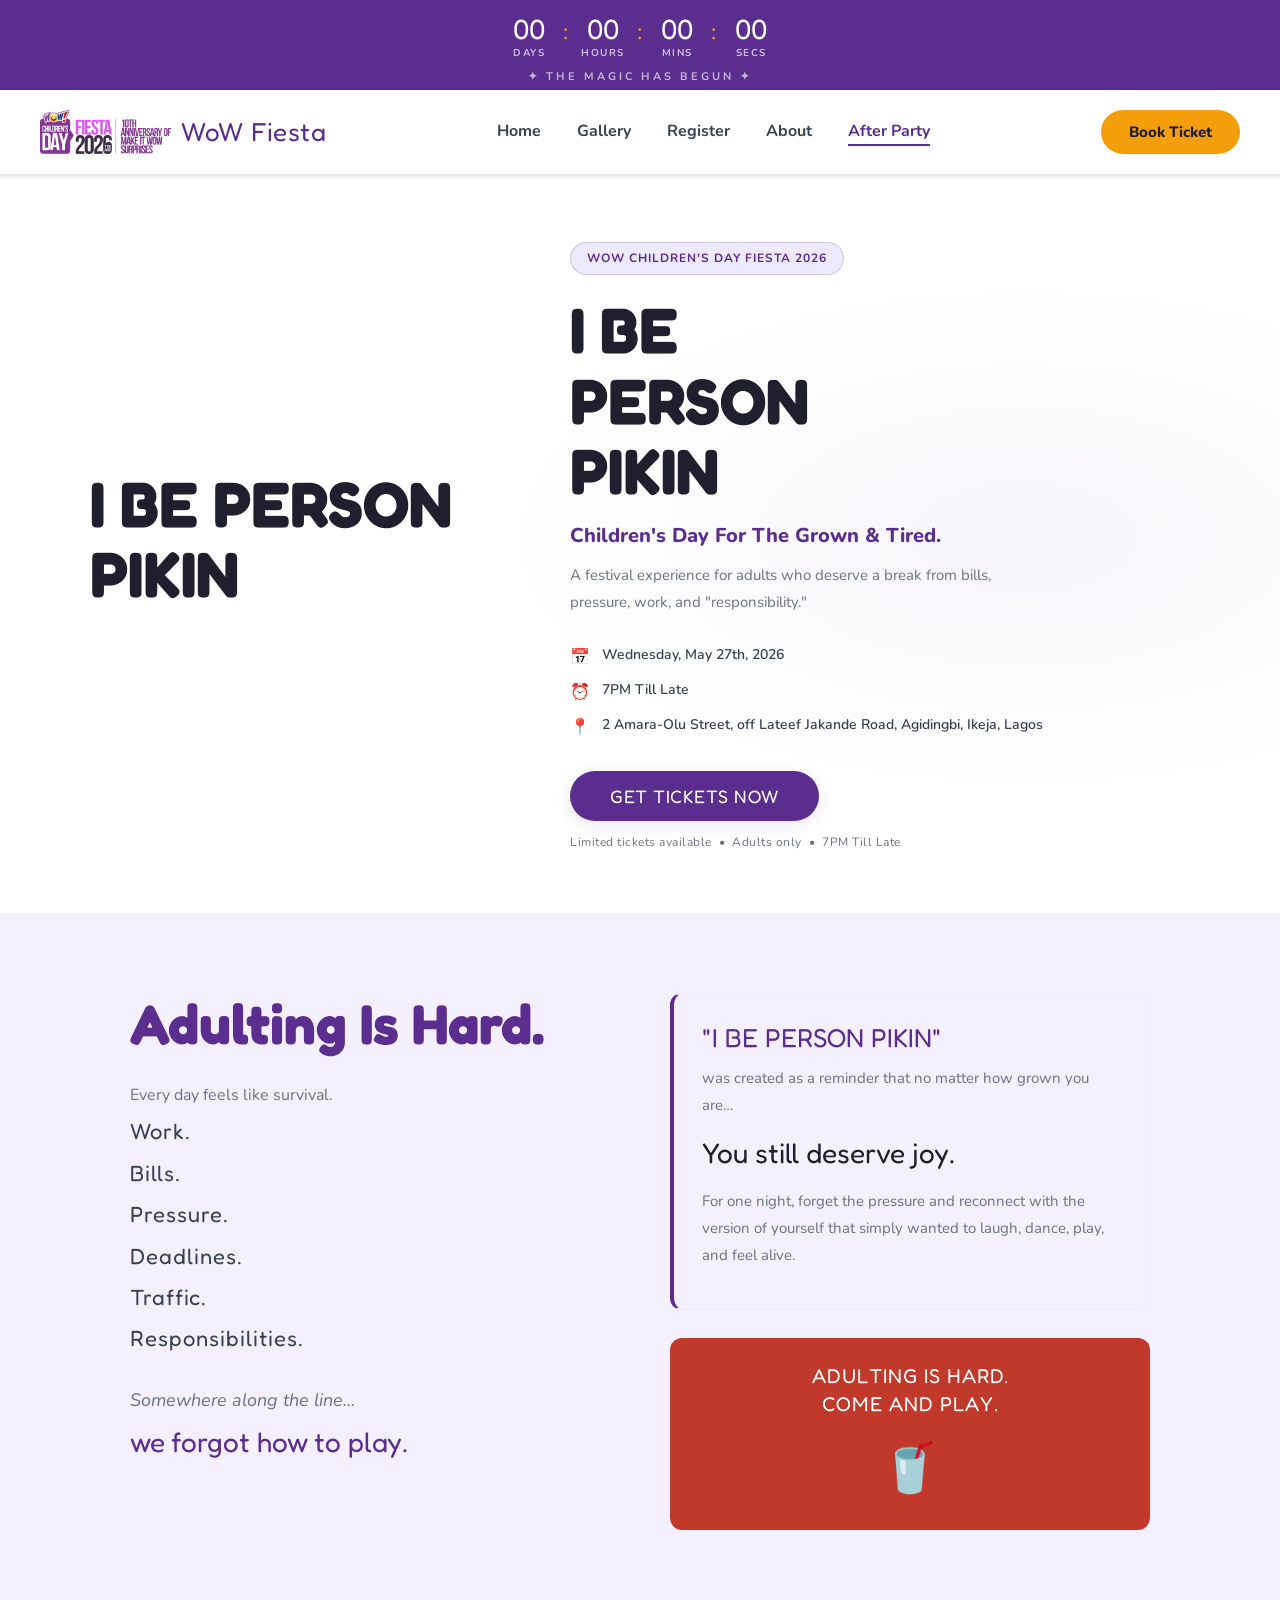
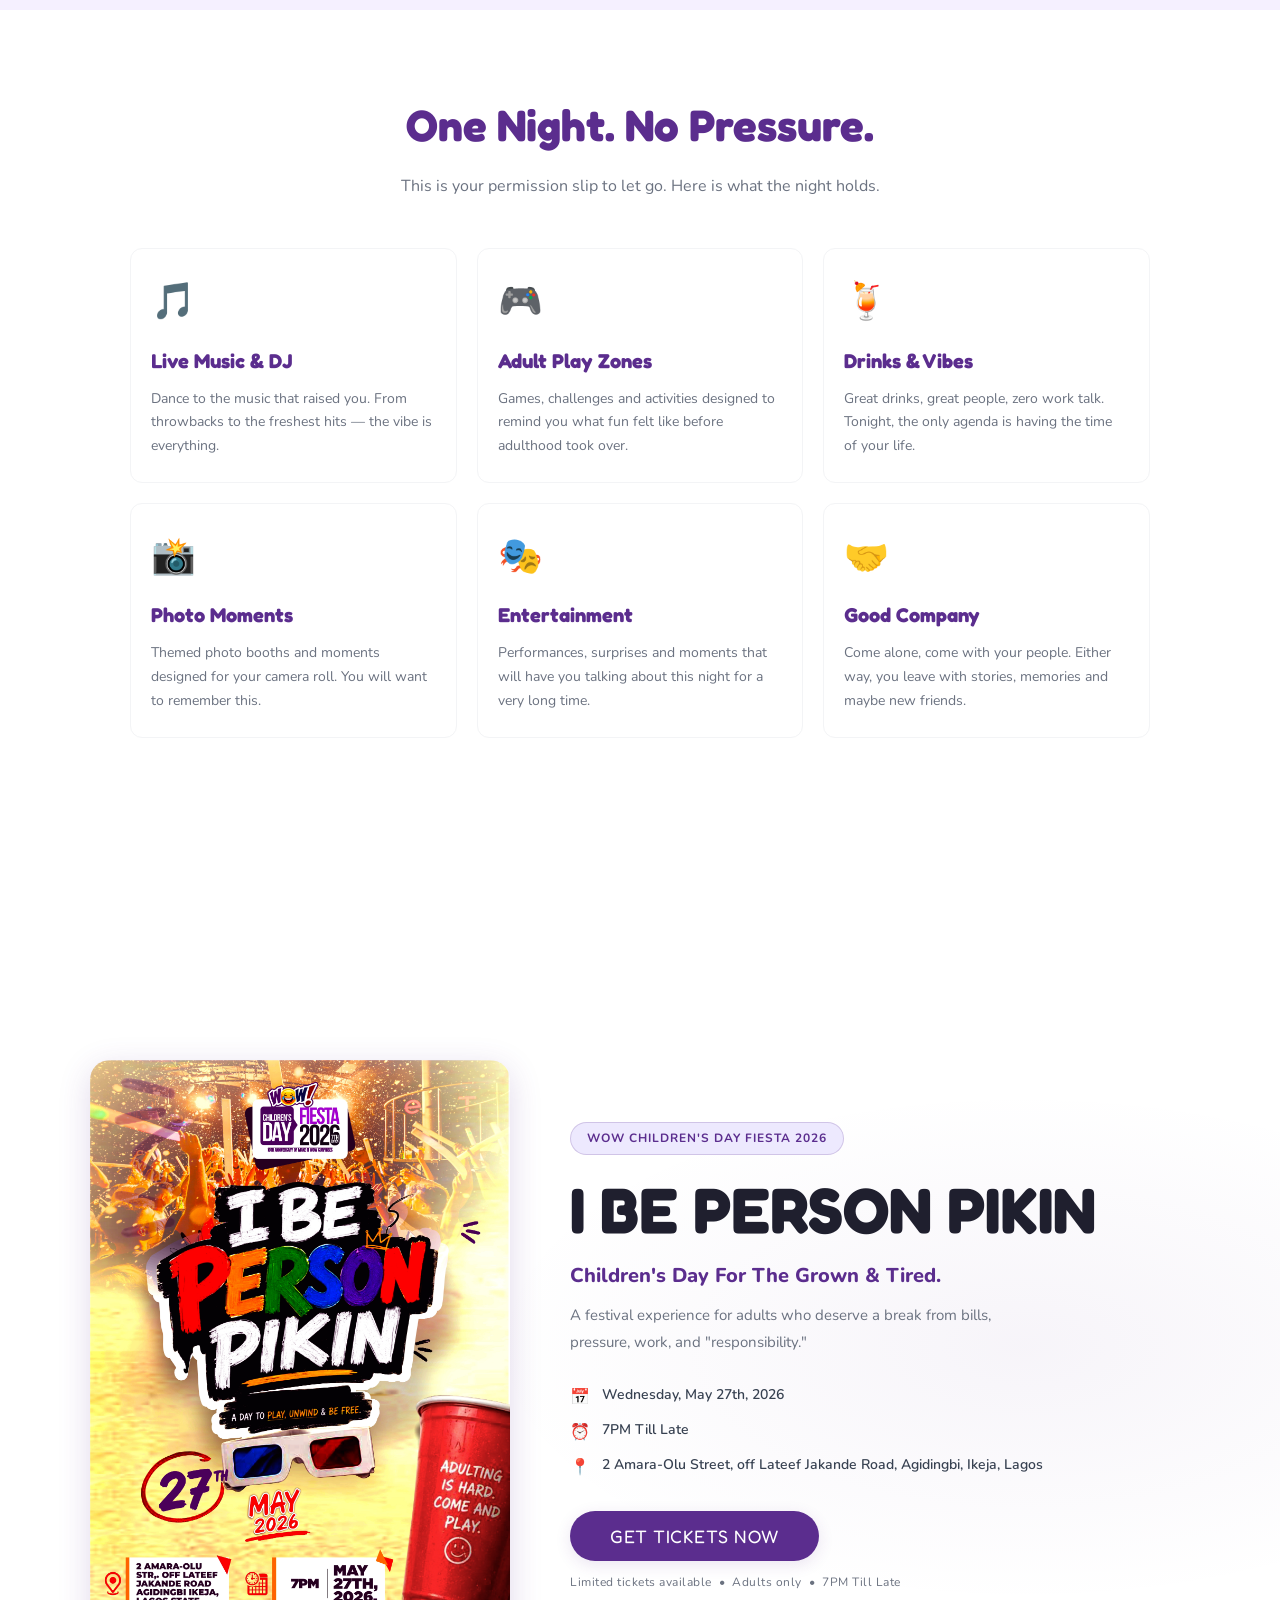
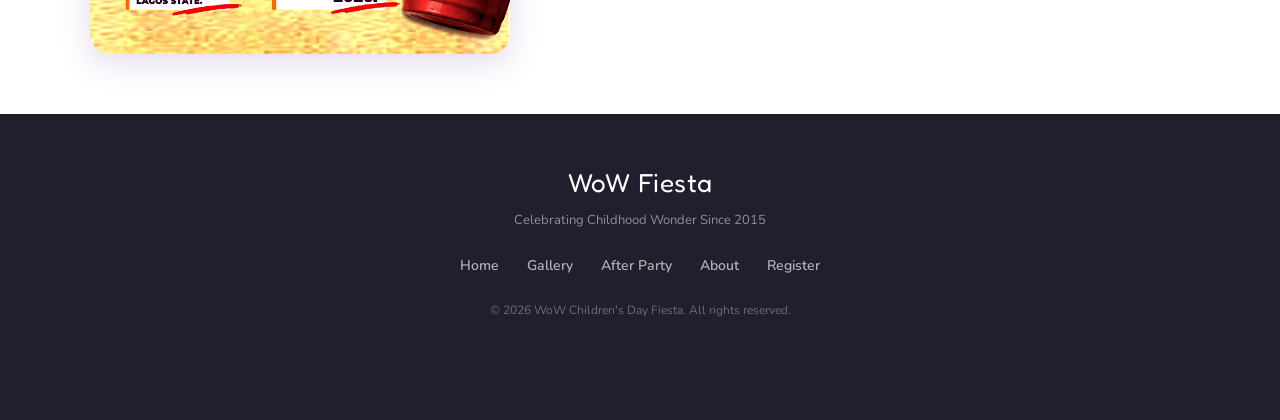
==== commit a2aa8592: "Fix styling issues" ====
--- a/after-party.html
+++ b/after-party.html
@@ -283,144 +283,66 @@
   </section>
 
 
-<!-- ============================================
-    TICKET SECTION
-  ============================================ -->
-  <section class="ibpp-tickets-section" id="ibpp-tickets">
-    <div class="ibpp-container">
-
-      <h2 class="ibpp-section-title-dark">
-        Get Your Ticket
-      </h2>
-      <p class="ibpp-section-sub-dark">
-        Limited spots. Do not wait until it sells out.
-      </p>
-
-      <!-- Ticket tiers -->
-      <div class="ibpp-tiers-grid">
-
-        <!-- General Access -->
-        <div class="ibpp-tier-card">
-          <div class="tier-badge">General Access</div>
-          <h3 class="tier-price">₦5,000</h3>
-          <p class="tier-per">per person</p>
-          <ul class="tier-includes">
-            <li>✓ Full event access</li>
-            <li>✓ Live music &amp; DJ</li>
-            <li>✓ Adult play zones</li>
-            <li>✓ Photo booths</li>
-            <li>✓ Surprises on the night</li>
-          </ul>
-          <div class="tier-details">
-            <div class="tier-detail-row">
-              <span>📅</span>
-              <span>Wednesday, 27 May 2026</span>
-            </div>
-            <div class="tier-detail-row">
-              <span>⏰</span>
-              <span>7PM Till Late</span>
-            </div>
-            <div class="tier-detail-row">
-              <span>📍</span>
-              <span>Agidingbi, Ikeja, Lagos</span>
-            </div>
-            <div class="tier-detail-row">
-              <span>🎟</span>
-              <span>Adults Only (18+)</span>
-            </div>
-          </div>
-
-          <!-- Inline registration form -->
-          <div class="ibpp-form" id="ibpp-form">
-            <div class="ibpp-form-group">
-              <input type="text" id="ap-name"
-                placeholder="Your full name" />
-            </div>
-            <div class="ibpp-form-group">
-              <input type="email" id="ap-email"
-                placeholder="Email address" />
-            </div>
-            <div class="ibpp-form-group">
-              <input type="tel" id="ap-phone"
-                placeholder="Phone e.g. 08012345678" />
-            </div>
-            <div class="ibpp-form-group">
-              <input type="number" id="ap-adults"
-                min="1" max="10" value="1"
-                oninput="updateAPTotal()" />
-              <p class="ap-field-hint">
-                Number of tickets — ₦5,000 each
-              </p>
-            </div>
-            <div class="ap-total-box" id="ap-total-box">
-              <span>Total</span>
-              <span id="ap-total-display">₦5,000</span>
-            </div>
-            <button class="ibpp-ticket-btn"
-              id="ap-register-btn"
-              onclick="handleAfterPartyRegistration()">
-              PAY &amp; GET TICKETS
-            </button>
-            <p class="ap-secure-note">
-              🔒 Secured by Paystack · Adults only (18+)
-            </p>
-          </div>
-
-          <!-- Success state -->
-          <div class="ap-success" id="ap-success"
-            style="display:none">
-            <div class="ap-success-icon">✓</div>
-            <h4>You're In!</h4>
-            <p id="ap-success-ref"></p>
-            <p id="ap-success-email"></p>
-          </div>
-
-        </div>
-
-        <!-- Table for 5 -->
-        <div class="ibpp-tier-card ibpp-tier-vip">
-          <div class="tier-badge vip">Table for 5</div>
-          <h3 class="tier-price vip">₦200,000</h3>
-          <p class="tier-per">per table</p>
-          <ul class="tier-includes">
-            <li>✓ Private table for 5 people</li>
-            <li>✓ 1 complimentary bottle included</li>
-            <li>✓ Dedicated table service</li>
-            <li>✓ Full event access</li>
-            <li>✓ Live music &amp; DJ</li>
-            <li>✓ Priority entry</li>
-          </ul>
-
-          <div class="ibpp-reservation-box">
-            <p class="reservation-heading">
-              📞 Call to Reserve Your Table
-            </p>
-            <p class="reservation-sub">
-              Contact us directly to book your table
-              and confirm your reservation.
-            </p>
-            <div class="reservation-numbers">
-              <a href="tel:+2349010910628"
-                class="reservation-number">
-                +234 901 091 0628
-              </a>
-              <a href="tel:+2348067292528"
-                class="reservation-number">
-                +234 806 729 2528
-              </a>
-              <a href="tel:+2348137875811"
-                class="reservation-number">
-                +234 813 787 5811
-              </a>
-            </div>
-            <a href="https://wa.me/2349010910628?text=Hi%2C%20I%20would%20like%20to%20reserve%20a%20table%20for%20the%20I%20Be%20Person%20Pikin%20After%20Party%20on%20May%2027th%202026."
-              target="_blank"
-              class="ibpp-whatsapp-btn">
-              📲 WhatsApp Us to Reserve
-            </a>
-          </div>
-
-        </div>
+<section class="ibpp-hero">
+    <div class="ibpp-hero-inner">
+
+      <!-- Left: Flyer image -->
+      <div class="ibpp-flyer-wrap">
+        <img
+          src="assets/images/ibpp-flyer.jpeg"
+          alt="I Be Person Pikin Flyer"
+          class="ibpp-flyer"
+        />
+      </div>
+
+      <!-- Right: Text content -->
+      <div class="ibpp-hero-text">
+
+        <div class="ibpp-tag">
+          WoW Children's Day Fiesta 2026
+        </div>
+
+        <h1 class="ibpp-title">
+          I BE PERSON PIKIN
+        </h1>
+
+        <p class="ibpp-subtitle">
+          Children's Day For The Grown &amp; Tired.
+        </p>
+
+        <p class="ibpp-desc">
+          A festival experience for adults who deserve
+          a break from bills, pressure, work, and
+          "responsibility."
+        </p>
+
+        <div class="ibpp-event-details">
+          <div class="ibpp-detail-row">
+            <span class="ibpp-detail-icon">📅</span>
+            <span>Wednesday, May 27th, 2026</span>
+          </div>
+          <div class="ibpp-detail-row">
+            <span class="ibpp-detail-icon">⏰</span>
+            <span>7PM Till Late</span>
+          </div>
+          <div class="ibpp-detail-row">
+            <span class="ibpp-detail-icon">📍</span>
+            <span>2 Amara-Olu Street, off Lateef
+              Jakande Road, Agidingbi, Ikeja, Lagos
+            </span>
+          </div>
+        </div>
+
+        <button class="ibpp-cta-btn"
+          onclick="document.getElementById('ibpp-tickets')
+            .scrollIntoView({behavior:'smooth'})">
+          GET TICKETS NOW
+        </button>
+
+        <p class="ibpp-cta-small">
+          Limited tickets available &nbsp;•&nbsp;
+          Adults only &nbsp;•&nbsp; 7PM Till Late
+        </p>
 
       </div>
     </div>
--- a/css/after-party.css
+++ b/css/after-party.css
@@ -17,9 +17,7 @@
   inset: 0;
   background:
     radial-gradient(ellipse 60% 50% at 80% 50%,
-      rgba(91,45,142,0.06) 0%, transparent 70%),
-    radial-gradient(ellipse 40% 40% at 20% 80%,
-      rgba(245,158,11,0.05) 0%, transparent 60%);
+      rgba(91,45,142,0.05) 0%, transparent 70%);
   pointer-events: none;
 }
 
@@ -42,9 +40,7 @@
 .ibpp-flyer {
   width: 100%;
   border-radius: 20px;
-  box-shadow:
-    0 0 0 1px rgba(245,158,11,0.2),
-    0 24px 64px rgba(0,0,0,0.6);
+  box-shadow: var(--shadow-lg);
   display: block;
 }
 
@@ -69,20 +65,12 @@
 
 .ibpp-title {
   font-family: 'Fredoka One', cursive;
-  font-size: clamp(40px, 5.5vw, 72px);
-  line-height: 1.05;
+  font-size: clamp(36px, 5vw, 64px);
+  line-height: 1.1;
   margin-bottom: 16px;
   color: var(--dark);
-  word-break: keep-all;
-  white-space: nowrap;
-}
-
-.ibpp-title-person {
-  color: #F59E0B;
-}
-
-.ibpp-title-pikin {
-  color: var(--white);
+  white-space: normal;
+  word-break: normal;
 }
 
 .ibpp-subtitle {
@@ -125,30 +113,31 @@
 }
 
 .ibpp-cta-btn {
-  background: linear-gradient(135deg, #F59E0B, #f97316);
-  color: #0a0a0a;
-  font-family: 'Fredoka One', cursive;
-  font-size: 20px;
-  padding: 16px 44px;
+  background: var(--purple);
+  color: var(--white);
+  font-family: 'Fredoka One', cursive;
+  font-size: 18px;
+  padding: 14px 40px;
   border-radius: var(--radius-full);
   border: none;
   cursor: pointer;
   transition: var(--transition);
-  letter-spacing: 1px;
-  box-shadow: 0 8px 28px rgba(245,158,11,0.4);
+  letter-spacing: 0.5px;
   display: block;
   width: fit-content;
   margin-bottom: 12px;
+  box-shadow: var(--shadow-md);
 }
 
 .ibpp-cta-btn:hover {
-  transform: translateY(-3px);
-  box-shadow: 0 14px 36px rgba(245,158,11,0.5);
+  background: var(--purple-mid);
+  transform: translateY(-2px);
+  box-shadow: var(--shadow-lg);
 }
 
 .ibpp-cta-small {
   font-size: 12px;
-  color: rgba(255,255,255,0.45);
+  color: var(--text-muted);
   letter-spacing: 0.5px;
 }
 
@@ -448,7 +437,7 @@
 }
 
 @media (max-width: 768px) {
-  .ibpp-hero {
+ .ibpp-hero {
     margin-top: 150px;
     padding: 40px 20px 48px;
   }
@@ -459,16 +448,13 @@
   }
 
   .ibpp-flyer-wrap {
-    max-width: 320px;
+    max-width: 300px;
     margin: 0 auto;
   }
 
   .ibpp-title {
-    font-size: 52px;
-  }
-
-  .ibpp-container {
-    padding: 0 20px;
+    font-size: clamp(28px, 7vw, 44px);
+    white-space: normal;
   }
 
   .adulting-grid {
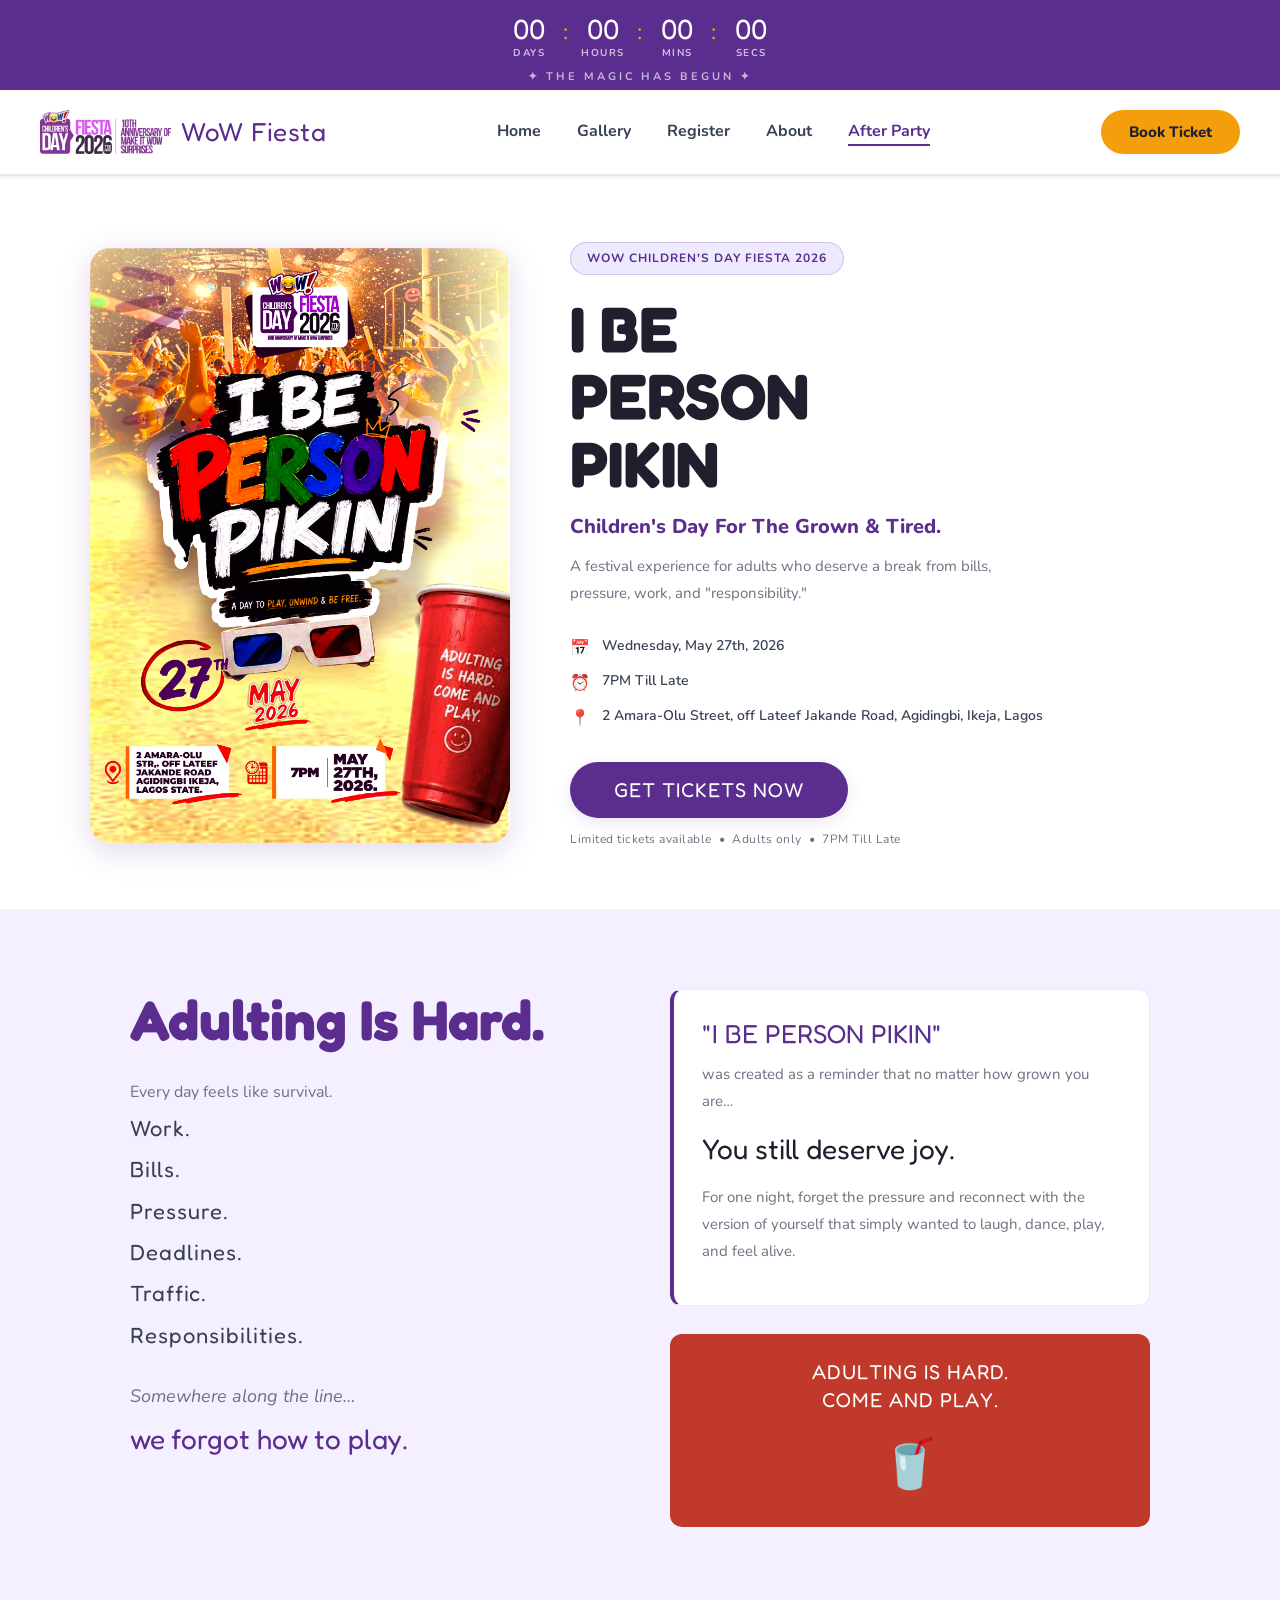
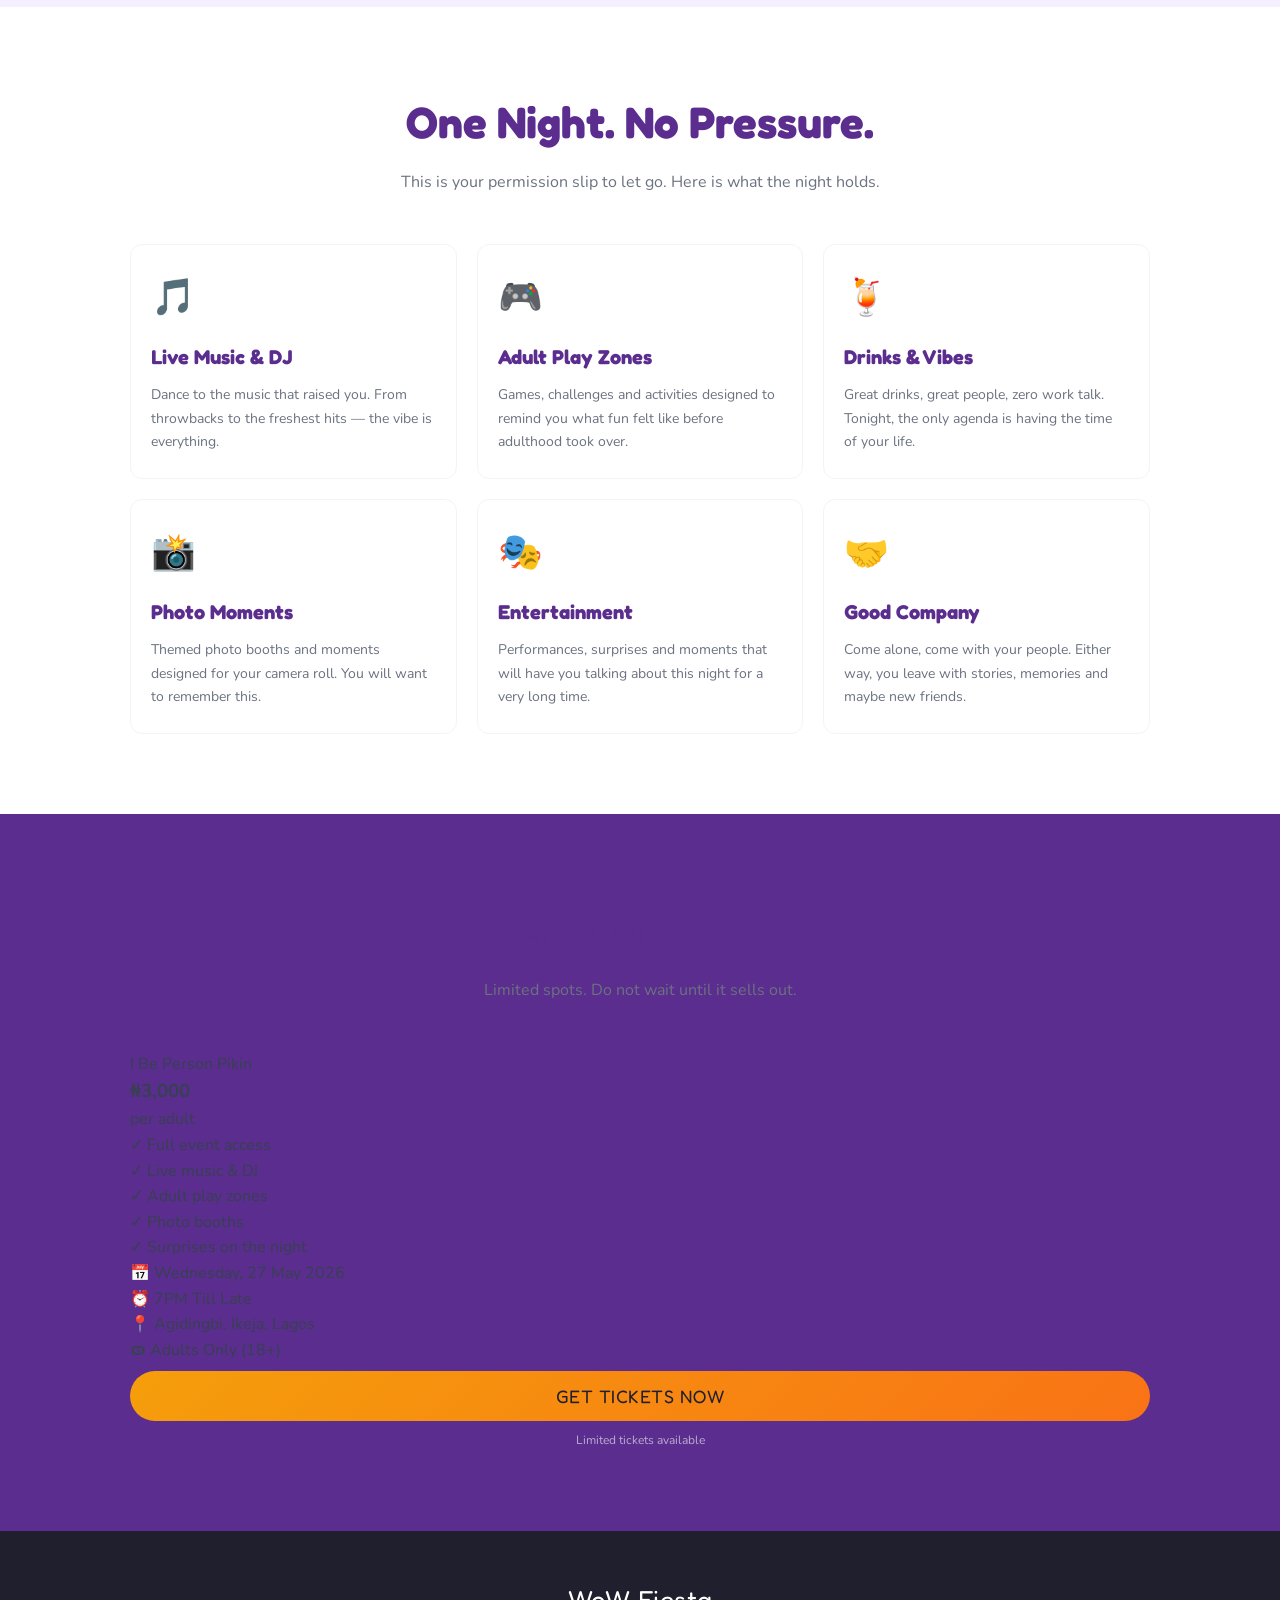
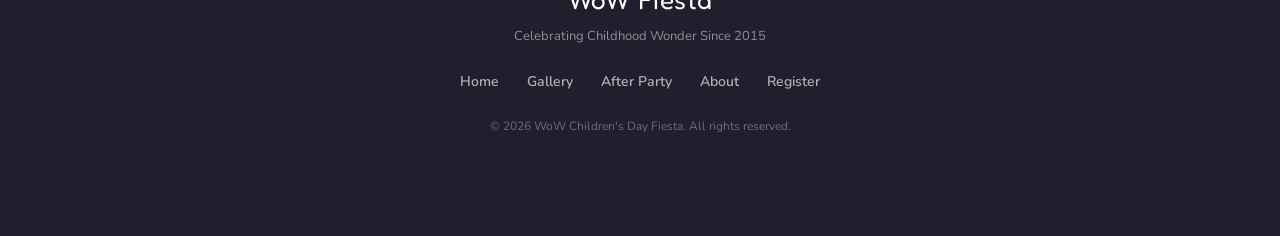
==== commit 8cc26df6: "Fixed styling issues" ====
--- a/after-party.html
+++ b/after-party.html
@@ -87,9 +87,13 @@
     <div class="ibpp-hero-inner">
 
       <!-- Left: Flyer image -->
-      <h1 class="ibpp-title">
-          I BE PERSON PIKIN
-        </h1>
+      <div class="ibpp-flyer-wrap">
+        <img
+          src="assets/images/ibpp-flyer.jpeg"
+          alt="I Be Person Pikin Flyer"
+          class="ibpp-flyer"
+        />
+      </div>
 
       <!-- Right: Text content -->
       <div class="ibpp-hero-text">
@@ -283,68 +287,65 @@
   </section>
 
 
-<section class="ibpp-hero">
-    <div class="ibpp-hero-inner">
-
-      <!-- Left: Flyer image -->
-      <div class="ibpp-flyer-wrap">
-        <img
-          src="assets/images/ibpp-flyer.jpeg"
-          alt="I Be Person Pikin Flyer"
-          class="ibpp-flyer"
-        />
-      </div>
-
-      <!-- Right: Text content -->
-      <div class="ibpp-hero-text">
-
-        <div class="ibpp-tag">
-          WoW Children's Day Fiesta 2026
-        </div>
-
-        <h1 class="ibpp-title">
-          I BE PERSON PIKIN
-        </h1>
-
-        <p class="ibpp-subtitle">
-          Children's Day For The Grown &amp; Tired.
-        </p>
-
-        <p class="ibpp-desc">
-          A festival experience for adults who deserve
-          a break from bills, pressure, work, and
-          "responsibility."
-        </p>
-
-        <div class="ibpp-event-details">
-          <div class="ibpp-detail-row">
-            <span class="ibpp-detail-icon">📅</span>
-            <span>Wednesday, May 27th, 2026</span>
-          </div>
-          <div class="ibpp-detail-row">
-            <span class="ibpp-detail-icon">⏰</span>
+  <!-- ============================================
+    TICKET SECTION
+  ============================================ -->
+  <section class="ibpp-tickets-section" id="ibpp-tickets">
+    <div class="ibpp-container">
+      <h2 class="ibpp-section-title white">
+        Get Your Ticket
+      </h2>
+      <p class="ibpp-section-sub white">
+        Limited spots. Do not wait until it sells out.
+      </p>
+
+      <div class="ibpp-ticket-card">
+        <div class="ticket-left">
+          <p class="ticket-event-name">
+            I Be Person Pikin
+          </p>
+          <h3 class="ticket-price">₦3,000</h3>
+          <p class="ticket-per">per adult</p>
+          <ul class="ticket-includes">
+            <li>✓ Full event access</li>
+            <li>✓ Live music &amp; DJ</li>
+            <li>✓ Adult play zones</li>
+            <li>✓ Photo booths</li>
+            <li>✓ Surprises on the night</li>
+          </ul>
+        </div>
+        <div class="ticket-right">
+          <div class="ticket-detail">
+            <span>📅</span>
+            <span>Wednesday, 27 May 2026</span>
+          </div>
+          <div class="ticket-detail">
+            <span>⏰</span>
             <span>7PM Till Late</span>
           </div>
-          <div class="ibpp-detail-row">
-            <span class="ibpp-detail-icon">📍</span>
-            <span>2 Amara-Olu Street, off Lateef
-              Jakande Road, Agidingbi, Ikeja, Lagos
-            </span>
-          </div>
-        </div>
-
-        <button class="ibpp-cta-btn"
-          onclick="document.getElementById('ibpp-tickets')
-            .scrollIntoView({behavior:'smooth'})">
-          GET TICKETS NOW
-        </button>
-
-        <p class="ibpp-cta-small">
-          Limited tickets available &nbsp;•&nbsp;
-          Adults only &nbsp;•&nbsp; 7PM Till Late
-        </p>
-
-      </div>
+          <div class="ticket-detail">
+            <span>📍</span>
+            <span>Agidingbi, Ikeja, Lagos</span>
+          </div>
+          <div class="ticket-detail">
+            <span>🎟</span>
+            <span>Adults Only (18+)</span>
+          </div>
+          <button class="ibpp-ticket-btn"
+            onclick="window.location.href='index.html#register'">
+            GET TICKETS NOW
+          </button>
+          <p style="
+            font-size: 12px;
+            color: rgba(255,255,255,0.6);
+            margin-top: 10px;
+            text-align: center;
+          ">
+            Limited tickets available
+          </p>
+        </div>
+      </div>
+
     </div>
   </section>
 
--- a/css/after-party.css
+++ b/css/after-party.css
@@ -1,24 +1,16 @@
 /* ============================================
    I BE PERSON PIKIN — AFTER PARTY STYLES
+   White background, purple headings —
+   matches the main site design
 ============================================ */
 
-/* ── Hero Section ── */
+/* ── Hero ── */
 .ibpp-hero {
   background: var(--white);
   padding: 80px 40px 60px;
   margin-top: 162px;
   overflow: hidden;
   position: relative;
-}
-
-.ibpp-hero::before {
-  content: '';
-  position: absolute;
-  inset: 0;
-  background:
-    radial-gradient(ellipse 60% 50% at 80% 50%,
-      rgba(91,45,142,0.05) 0%, transparent 70%);
-  pointer-events: none;
 }
 
 .ibpp-hero-inner {
@@ -32,7 +24,6 @@
   z-index: 1;
 }
 
-/* Flyer */
 .ibpp-flyer-wrap {
   position: relative;
 }
@@ -44,9 +35,8 @@
   display: block;
 }
 
-/* Hero text */
 .ibpp-hero-text {
-  color: var(--white);
+  color: var(--dark);
 }
 
 .ibpp-tag {
@@ -65,8 +55,8 @@
 
 .ibpp-title {
   font-family: 'Fredoka One', cursive;
-  font-size: clamp(36px, 5vw, 64px);
-  line-height: 1.1;
+  font-size: clamp(36px, 5vw, 68px);
+  line-height: 1.05;
   margin-bottom: 16px;
   color: var(--dark);
   white-space: normal;
@@ -116,22 +106,22 @@
   background: var(--purple);
   color: var(--white);
   font-family: 'Fredoka One', cursive;
-  font-size: 18px;
-  padding: 14px 40px;
+  font-size: 20px;
+  padding: 16px 44px;
   border-radius: var(--radius-full);
   border: none;
   cursor: pointer;
   transition: var(--transition);
-  letter-spacing: 0.5px;
+  letter-spacing: 1px;
+  box-shadow: var(--shadow-md);
   display: block;
   width: fit-content;
   margin-bottom: 12px;
-  box-shadow: var(--shadow-md);
 }
 
 .ibpp-cta-btn:hover {
   background: var(--purple-mid);
-  transform: translateY(-2px);
+  transform: translateY(-3px);
   box-shadow: var(--shadow-lg);
 }
 
@@ -142,7 +132,7 @@
 }
 
 
-/* ── Adulting Is Hard Section ── */
+/* ── Adulting Is Hard ── */
 .ibpp-adulting {
   background: var(--purple-pale);
   padding: 80px 0;
@@ -202,9 +192,8 @@
   color: var(--purple);
 }
 
-/* Reminder card */
 .reminder-card {
-  background: var(--purple-pale);
+  background: var(--white);
   border: 1px solid var(--purple-light);
   border-left: 4px solid var(--purple);
   border-radius: var(--radius-md);
@@ -234,7 +223,6 @@
   margin-bottom: 12px;
 }
 
-/* Cup box */
 .adulting-cup {
   background: #c0392b;
   border-radius: var(--radius-md);
@@ -270,20 +258,12 @@
   margin-bottom: 12px;
 }
 
-.ibpp-section-title.white {
-  color: var(--white);
-}
-
 .ibpp-section-sub {
   font-size: 16px;
   color: var(--text-muted);
   text-align: center;
   margin-bottom: 48px;
   line-height: 1.7;
-}
-
-.ibpp-section-sub.white {
-  color: rgba(255,255,255,0.65);
 }
 
 .ibpp-expect-grid {
@@ -294,7 +274,7 @@
 
 .ibpp-expect-card {
   background: var(--white);
-  border: 1px solid var(--light-gray);
+  border: 1.5px solid var(--light-gray);
   border-radius: var(--radius-md);
   padding: 24px 20px;
   transition: var(--transition);
@@ -329,83 +309,257 @@
 
 /* ── Ticket Section ── */
 .ibpp-tickets-section {
-  background: var(--off-white);
+  background: var(--purple);
   padding: 80px 0;
 }
 
-.ibpp-ticket-card {
+.ibpp-section-title-dark {
+  font-family: var(--font-heading);
+  font-size: clamp(28px, 4vw, 44px);
+  color: var(--white);
+  text-align: center;
+  margin-bottom: 12px;
+}
+
+.ibpp-section-sub-dark {
+  font-size: 16px;
+  color: rgba(255,255,255,0.7);
+  text-align: center;
+  margin-bottom: 48px;
+  line-height: 1.7;
+}
+
+.ibpp-tiers-grid {
   display: grid;
   grid-template-columns: 1fr 1fr;
-  gap: 0;
-  background: rgba(255,255,255,0.06);
-  border: 1px solid rgba(255,255,255,0.12);
+  gap: 28px;
+  max-width: 900px;
+  margin: 0 auto;
+}
+
+.ibpp-tier-card {
+  background: var(--white);
+  border: 1.5px solid var(--light-gray);
   border-radius: var(--radius-lg);
-  overflow: hidden;
-  max-width: 720px;
-  margin: 0 auto;
-}
-
-.ticket-left {
-  padding: 36px 32px;
-  border-right: 1px dashed rgba(255,255,255,0.15);
-}
-
-.ticket-event-name {
+  padding: 32px 28px;
+  box-shadow: var(--shadow-sm);
+  transition: var(--transition);
+}
+
+.ibpp-tier-card:hover {
+  box-shadow: var(--shadow-md);
+  border-color: var(--purple-light);
+}
+
+.ibpp-tier-vip {
+  border-color: var(--gold);
+  background: linear-gradient(
+    135deg,
+    #fffdf5 0%,
+    #fff8e6 100%
+  );
+}
+
+.ibpp-tier-vip:hover {
+  border-color: var(--gold-dark);
+}
+
+.tier-badge {
+  display: inline-block;
+  background: var(--purple-light);
+  color: var(--purple);
   font-size: 12px;
   font-weight: 700;
-  color: rgba(255,255,255,0.5);
-  text-transform: uppercase;
-  letter-spacing: 1.5px;
-  margin-bottom: 10px;
-}
-
-.ticket-price {
-  font-family: 'Fredoka One', cursive;
-  font-size: 52px;
-  color: #F59E0B;
+  padding: 4px 14px;
+  border-radius: var(--radius-full);
+  letter-spacing: 0.5px;
+  margin-bottom: 16px;
+}
+
+.tier-badge.vip {
+  background: #FEF9C3;
+  color: var(--gold-dark);
+}
+
+.tier-price {
+  font-family: var(--font-heading);
+  font-size: 44px;
+  color: var(--purple);
   line-height: 1;
   margin-bottom: 4px;
 }
 
-.ticket-per {
+.tier-price.vip {
+  color: var(--gold-dark);
+}
+
+.tier-per {
   font-size: 13px;
-  color: rgba(255,255,255,0.5);
+  color: var(--text-muted);
+  margin-bottom: 20px;
+}
+
+.tier-includes {
+  list-style: none;
+  display: flex;
+  flex-direction: column;
+  gap: 8px;
   margin-bottom: 24px;
-}
-
-.ticket-includes {
-  list-style: none;
+  padding-bottom: 20px;
+  border-bottom: 1px solid var(--light-gray);
+}
+
+.tier-includes li {
+  font-size: 14px;
+  font-weight: 600;
+  color: var(--text-body);
+}
+
+.tier-details {
+  display: flex;
+  flex-direction: column;
+  gap: 8px;
+  margin-bottom: 20px;
+}
+
+.tier-detail-row {
+  display: flex;
+  align-items: flex-start;
+  gap: 8px;
+  font-size: 13px;
+  color: var(--text-muted);
+  font-weight: 600;
+}
+
+/* ── Reservation Box ── */
+.ibpp-reservation-box {
+  background: var(--white);
+  border: 1.5px solid rgba(245,158,11,0.3);
+  border-radius: var(--radius-md);
+  padding: 20px;
+  margin-top: 8px;
+}
+
+.reservation-heading {
+  font-size: 15px;
+  font-weight: 800;
+  color: var(--dark);
+  margin-bottom: 6px;
+}
+
+.reservation-sub {
+  font-size: 13px;
+  color: var(--text-muted);
+  line-height: 1.6;
+  margin-bottom: 16px;
+}
+
+.reservation-numbers {
+  display: flex;
+  flex-direction: column;
+  gap: 8px;
+  margin-bottom: 16px;
+}
+
+.reservation-number {
+  display: block;
+  font-size: 16px;
+  font-weight: 800;
+  color: var(--purple);
+  text-decoration: none;
+  padding: 10px 14px;
+  background: var(--purple-pale);
+  border-radius: var(--radius-sm);
+  transition: var(--transition);
+  text-align: center;
+  letter-spacing: 0.5px;
+}
+
+.reservation-number:hover {
+  background: var(--purple);
+  color: var(--white);
+}
+
+.ibpp-whatsapp-btn {
+  display: block;
+  background: #25D366;
+  color: var(--white);
+  font-size: 14px;
+  font-weight: 800;
+  padding: 12px;
+  border-radius: var(--radius-full);
+  text-decoration: none;
+  text-align: center;
+  transition: var(--transition);
+}
+
+.ibpp-whatsapp-btn:hover {
+  background: #128C7E;
+  transform: translateY(-1px);
+}
+
+/* ── After Party Inline Form ── */
+.ibpp-form {
   display: flex;
   flex-direction: column;
   gap: 10px;
-}
-
-.ticket-includes li {
+  margin-top: 4px;
+}
+
+.ibpp-form-group {
+  display: flex;
+  flex-direction: column;
+  gap: 4px;
+}
+
+.ibpp-form-group input {
+  width: 100%;
+  padding: 11px 14px;
+  border: 1.5px solid #E5E7EB;
+  border-radius: var(--radius-sm);
+  background: var(--white);
+  color: var(--text-body);
+  font-family: var(--font-body);
   font-size: 14px;
-  font-weight: 600;
-  color: rgba(255,255,255,0.8);
-}
-
-.ticket-right {
-  padding: 36px 32px;
-  display: flex;
-  flex-direction: column;
-  gap: 14px;
-}
-
-.ticket-detail {
-  display: flex;
-  align-items: flex-start;
-  gap: 10px;
-  font-size: 14px;
-  font-weight: 600;
-  color: rgba(255,255,255,0.75);
-  line-height: 1.5;
+  transition: var(--transition);
+}
+
+.ibpp-form-group input::placeholder {
+  color: #BCC1C8;
+}
+
+.ibpp-form-group input:focus {
+  outline: none;
+  border-color: var(--purple);
+  box-shadow: 0 0 0 3px rgba(91,45,142,0.1);
+}
+
+.ibpp-form-group input.error {
+  border-color: #EF4444;
+}
+
+.ap-field-hint {
+  font-size: 11px;
+  color: var(--text-muted);
+  margin-top: 2px;
+}
+
+.ap-total-box {
+  display: flex;
+  justify-content: space-between;
+  align-items: center;
+  background: var(--purple-pale);
+  border: 1px solid var(--purple-light);
+  border-radius: var(--radius-sm);
+  padding: 10px 14px;
+  font-size: 15px;
+  font-weight: 800;
+  color: var(--purple);
 }
 
 .ibpp-ticket-btn {
   background: linear-gradient(135deg, #F59E0B, #f97316);
-  color: #0a0a0a;
+  color: #1F1F2E;
   font-family: 'Fredoka One', cursive;
   font-size: 18px;
   padding: 14px 24px;
@@ -423,142 +577,14 @@
   box-shadow: 0 8px 24px rgba(245,158,11,0.4);
 }
 
-
-/* ── Responsive ── */
-@media (max-width: 1024px) {
-  .ibpp-hero-inner {
-    grid-template-columns: 340px 1fr;
-    gap: 40px;
-  }
-
-  .ibpp-expect-grid {
-    grid-template-columns: repeat(2, 1fr);
-  }
-}
-
-@media (max-width: 768px) {
- .ibpp-hero {
-    margin-top: 150px;
-    padding: 40px 20px 48px;
-  }
-
-  .ibpp-hero-inner {
-    grid-template-columns: 1fr;
-    gap: 32px;
-  }
-
-  .ibpp-flyer-wrap {
-    max-width: 300px;
-    margin: 0 auto;
-  }
-
-  .ibpp-title {
-    font-size: clamp(28px, 7vw, 44px);
-    white-space: normal;
-  }
-
-  .adulting-grid {
-    grid-template-columns: 1fr;
-    gap: 32px;
-  }
-
-  .ibpp-adulting {
-    padding: 60px 0;
-  }
-
-  .ibpp-expect {
-    padding: 60px 0;
-  }
-
-  .ibpp-expect-grid {
-    grid-template-columns: 1fr;
-    gap: 14px;
-  }
-
-  .ibpp-tickets-section {
-    padding: 60px 0;
-  }
-
-  .ibpp-ticket-card {
-    grid-template-columns: 1fr;
-  }
-
-  .ticket-left {
-    border-right: none;
-    border-bottom: 1px dashed rgba(255,255,255,0.15);
-  }
-}
-
-@media (max-width: 480px) {
-  .ibpp-title {
-    font-size: 42px;
-  }
-
-  .ibpp-cta-btn {
-    width: 100%;
-    text-align: center;
-  }
-}
-/* ── After Party Inline Form ── */
-.ibpp-form {
-  display: flex;
-  flex-direction: column;
-  gap: 10px;
-  margin-top: 4px;
-}
-
-.ibpp-form-group {
-  display: flex;
-  flex-direction: column;
-  gap: 4px;
-}
-
-.ibpp-form-group input {
-  width: 100%;
-  padding: 11px 14px;
-  border: 1.5px solid rgba(255,255,255,0.15);
-  border-radius: var(--radius-sm);
-  background: rgba(255,255,255,0.08);
-  color: var(--white);
-  font-family: var(--font-body);
-  font-size: 14px;
-  transition: var(--transition);
-}
-
-.ibpp-form-group input::placeholder {
-  color: rgba(255,255,255,0.35);
-}
-
-.ibpp-form-group input:focus {
-  outline: none;
-  border-color: #F59E0B;
-  background: rgba(255,255,255,0.12);
-}
-
-.ibpp-form-group input.error {
-  border-color: #EF4444;
-}
-
-.ap-field-hint {
+.ap-secure-note {
   font-size: 11px;
-  color: rgba(255,255,255,0.4);
-  margin-top: 2px;
-}
-
-.ap-total-box {
-  display: flex;
-  justify-content: space-between;
-  align-items: center;
-  background: rgba(245,158,11,0.1);
-  border: 1px solid rgba(245,158,11,0.3);
-  border-radius: var(--radius-sm);
-  padding: 10px 14px;
-  font-size: 15px;
-  font-weight: 800;
-  color: #F59E0B;
-}
-
-/* Success state */
+  color: var(--text-muted);
+  margin-top: 8px;
+  text-align: center;
+}
+
+/* ── Success State ── */
 .ap-success {
   text-align: center;
   padding: 20px 0;
@@ -576,252 +602,100 @@
   margin: 0 auto 12px;
   color: #065F46;
   font-weight: 700;
+  line-height: 56px;
+  text-align: center;
 }
 
 .ap-success h4 {
-  font-family: var(--font-heading);
+  font-family: 'Fredoka One', cursive;
   font-size: 22px;
-  color: var(--white);
+  color: var(--purple);
   margin-bottom: 8px;
 }
 
 .ap-success p {
   font-size: 13px;
-  color: rgba(255,255,255,0.65);
+  color: var(--text-muted);
   line-height: 1.6;
 }
-/* ── Ticket Tiers Grid ── */
-.ibpp-section-title-dark {
-  font-family: var(--font-heading);
-  font-size: clamp(28px, 4vw, 44px);
-  color: var(--purple);
-  text-align: center;
-  margin-bottom: 12px;
-}
-
-.ibpp-section-sub-dark {
-  font-size: 16px;
-  color: var(--text-muted);
-  text-align: center;
-  margin-bottom: 48px;
-  line-height: 1.7;
-}
-
-.ibpp-tiers-grid {
-  display: grid;
-  grid-template-columns: 1fr 1fr;
-  gap: 28px;
-  max-width: 900px;
-  margin: 0 auto;
-}
-
-.ibpp-tier-card {
-  background: var(--white);
-  border: 1.5px solid var(--light-gray);
-  border-radius: var(--radius-lg);
-  padding: 32px 28px;
-  box-shadow: var(--shadow-sm);
-  transition: var(--transition);
-}
-
-.ibpp-tier-card:hover {
-  box-shadow: var(--shadow-md);
-  border-color: var(--purple-light);
-}
-
-.ibpp-tier-vip {
-  border-color: var(--gold);
-  background: linear-gradient(
-    135deg,
-    #fffdf5 0%,
-    #fff8e6 100%
-  );
-}
-
-.ibpp-tier-vip:hover {
-  border-color: var(--gold-dark);
-}
-
-.tier-badge {
-  display: inline-block;
-  background: var(--purple-light);
-  color: var(--purple);
-  font-size: 12px;
-  font-weight: 700;
-  padding: 4px 14px;
-  border-radius: var(--radius-full);
-  letter-spacing: 0.5px;
-  margin-bottom: 16px;
-}
-
-.tier-badge.vip {
-  background: #FEF9C3;
-  color: var(--gold-dark);
-}
-
-.tier-price {
-  font-family: var(--font-heading);
-  font-size: 44px;
-  color: var(--purple);
-  line-height: 1;
-  margin-bottom: 4px;
-}
-
-.tier-price.vip {
-  color: var(--gold-dark);
-}
-
-.tier-per {
-  font-size: 13px;
-  color: var(--text-muted);
-  margin-bottom: 20px;
-}
-
-.tier-includes {
-  list-style: none;
-  display: flex;
-  flex-direction: column;
-  gap: 8px;
-  margin-bottom: 24px;
-  padding-bottom: 20px;
-  border-bottom: 1px solid var(--light-gray);
-}
-
-.tier-includes li {
-  font-size: 14px;
-  font-weight: 600;
-  color: var(--text-body);
-}
-
-.tier-details {
-  display: flex;
-  flex-direction: column;
-  gap: 8px;
-  margin-bottom: 20px;
-}
-
-.tier-detail-row {
-  display: flex;
-  align-items: flex-start;
-  gap: 8px;
-  font-size: 13px;
-  color: var(--text-muted);
-  font-weight: 600;
-}
-
-/* Reservation box */
-.ibpp-reservation-box {
-  background: var(--white);
-  border: 1.5px solid rgba(245,158,11,0.3);
-  border-radius: var(--radius-md);
-  padding: 20px;
-  margin-top: 8px;
-}
-
-.reservation-heading {
-  font-size: 15px;
-  font-weight: 800;
-  color: var(--dark);
-  margin-bottom: 6px;
-}
-
-.reservation-sub {
-  font-size: 13px;
-  color: var(--text-muted);
-  line-height: 1.6;
-  margin-bottom: 16px;
-}
-
-.reservation-numbers {
-  display: flex;
-  flex-direction: column;
-  gap: 8px;
-  margin-bottom: 16px;
-}
-
-.reservation-number {
-  display: block;
-  font-size: 16px;
-  font-weight: 800;
-  color: var(--purple);
-  text-decoration: none;
-  padding: 10px 14px;
-  background: var(--purple-pale);
-  border-radius: var(--radius-sm);
-  transition: var(--transition);
-  text-align: center;
-  letter-spacing: 0.5px;
-}
-
-.reservation-number:hover {
-  background: var(--purple);
-  color: var(--white);
-}
-
-.ibpp-whatsapp-btn {
-  display: block;
-  background: #25D366;
-  color: var(--white);
-  font-size: 14px;
-  font-weight: 800;
-  padding: 12px;
-  border-radius: var(--radius-full);
-  text-decoration: none;
-  text-align: center;
-  transition: var(--transition);
-}
-
-.ibpp-whatsapp-btn:hover {
-  background: #128C7E;
-  transform: translateY(-1px);
-}
-
-/* Form styles on white background */
-.ibpp-form-group input {
-  border-color: #E5E7EB;
-  background: var(--white);
-  color: var(--text-body);
-}
-
-.ibpp-form-group input::placeholder {
-  color: #BCC1C8;
-}
-
-.ibpp-form-group input:focus {
-  border-color: var(--purple);
-  background: var(--white);
-}
-
-.ap-total-box {
-  background: var(--purple-pale);
-  border: 1px solid var(--purple-light);
-  color: var(--purple);
-}
-
-.ap-secure-note {
-  font-size: 11px;
-  color: var(--text-muted);
-  margin-top: 8px;
-  text-align: center;
-}
-
-.ap-success h4 {
-  color: var(--purple);
-}
-
-.ap-success p {
-  color: var(--text-muted);
-}
-
-/* Responsive */
+
+
+/* ── Responsive ── */
+@media (max-width: 1024px) {
+  .ibpp-hero-inner {
+    grid-template-columns: 340px 1fr;
+    gap: 40px;
+  }
+
+  .ibpp-expect-grid {
+    grid-template-columns: repeat(2, 1fr);
+  }
+}
+
 @media (max-width: 768px) {
+  .ibpp-hero {
+    margin-top: 150px;
+    padding: 40px 20px 48px;
+  }
+
+  .ibpp-hero-inner {
+    grid-template-columns: 1fr;
+    gap: 32px;
+  }
+
+  .ibpp-flyer-wrap {
+    max-width: 300px;
+    margin: 0 auto;
+  }
+
+  .ibpp-title {
+    font-size: clamp(28px, 7vw, 44px);
+  }
+
+  .ibpp-container {
+    padding: 0 20px;
+  }
+
+  .adulting-grid {
+    grid-template-columns: 1fr;
+    gap: 32px;
+  }
+
+  .ibpp-adulting {
+    padding: 60px 0;
+  }
+
+  .ibpp-expect {
+    padding: 60px 0;
+  }
+
+  .ibpp-expect-grid {
+    grid-template-columns: 1fr;
+    gap: 14px;
+  }
+
+  .ibpp-tickets-section {
+    padding: 60px 0;
+  }
+
   .ibpp-tiers-grid {
     grid-template-columns: 1fr;
     gap: 20px;
   }
 
+  .ticket-left {
+    border-right: none;
+    border-bottom: 1px dashed rgba(255,255,255,0.15);
+  }
+
+  .ibpp-cta-btn {
+    width: 100%;
+    text-align: center;
+  }
+}
+
+@media (max-width: 480px) {
   .ibpp-title {
-    white-space: normal;
-    font-size: clamp(36px, 8vw, 52px);
+    font-size: clamp(26px, 8vw, 36px);
   }
 }
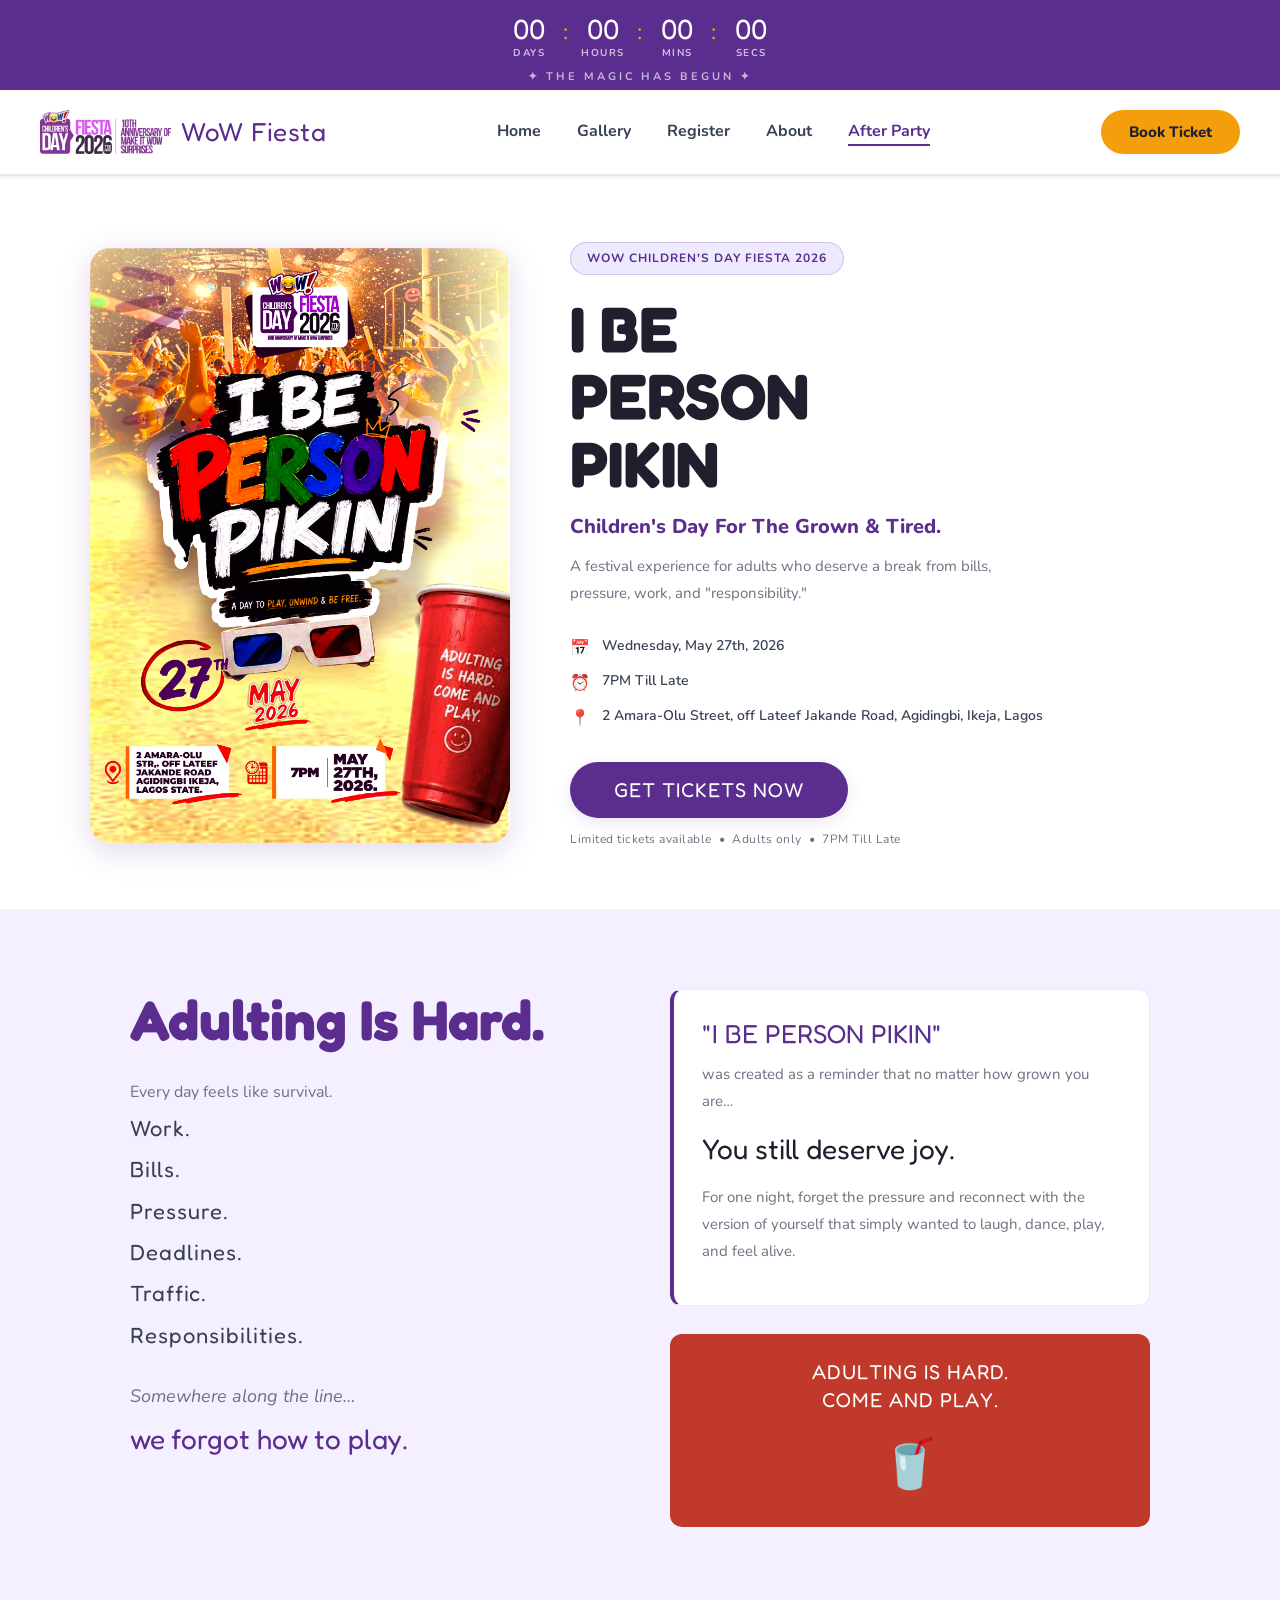
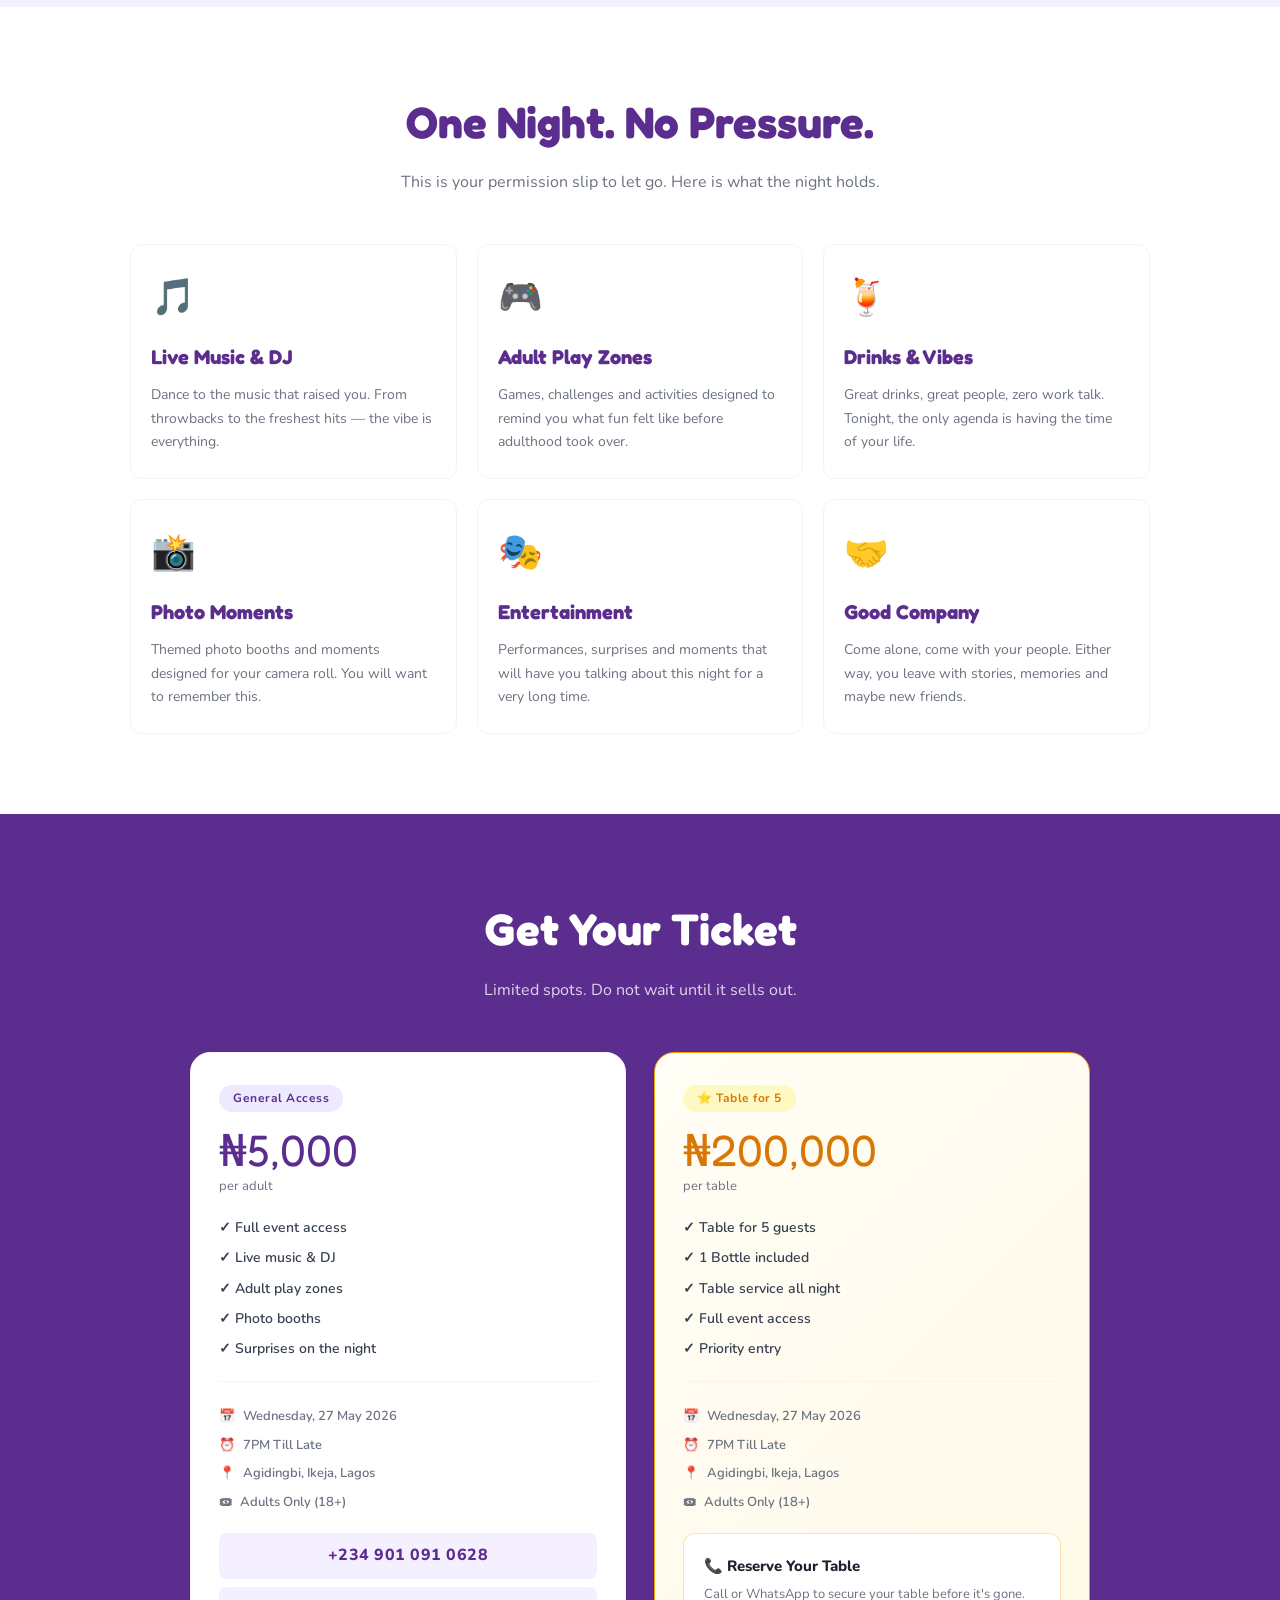
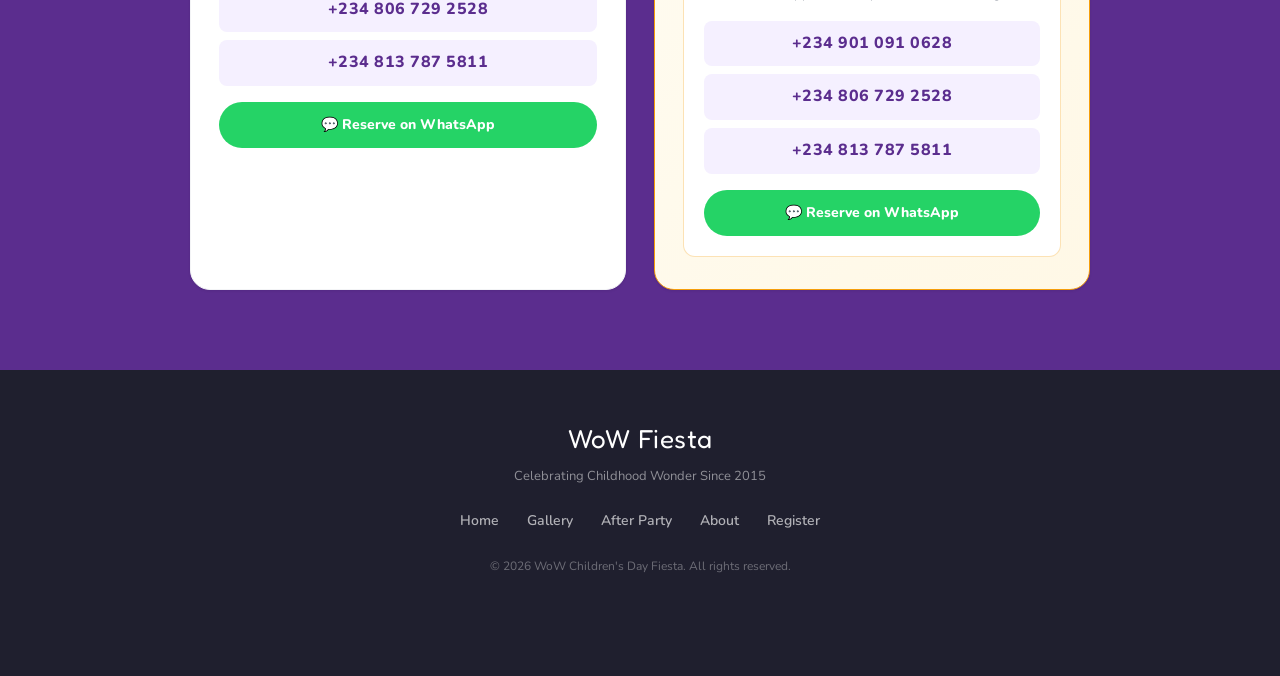
==== commit 54ce7b6c: "Fixed styled issues" ====
--- a/after-party.html
+++ b/after-party.html
@@ -299,56 +299,95 @@
         Limited spots. Do not wait until it sells out.
       </p>
 
-      <div class="ibpp-ticket-card">
-        <div class="ticket-left">
-          <p class="ticket-event-name">
-            I Be Person Pikin
-          </p>
-          <h3 class="ticket-price">₦3,000</h3>
-          <p class="ticket-per">per adult</p>
-          <ul class="ticket-includes">
+      <div class="ibpp-tiers-grid">
+
+        <!-- General Access -->
+        <div class="ibpp-tier-card">
+          <span class="tier-badge">General Access</span>
+          <p class="tier-price">₦5,000</p>
+          <p class="tier-per">per adult</p>
+          <ul class="tier-includes">
             <li>✓ Full event access</li>
             <li>✓ Live music &amp; DJ</li>
             <li>✓ Adult play zones</li>
             <li>✓ Photo booths</li>
             <li>✓ Surprises on the night</li>
           </ul>
-        </div>
-        <div class="ticket-right">
-          <div class="ticket-detail">
-            <span>📅</span>
-            <span>Wednesday, 27 May 2026</span>
-          </div>
-          <div class="ticket-detail">
-            <span>⏰</span>
-            <span>7PM Till Late</span>
-          </div>
-          <div class="ticket-detail">
-            <span>📍</span>
-            <span>Agidingbi, Ikeja, Lagos</span>
-          </div>
-          <div class="ticket-detail">
-            <span>🎟</span>
-            <span>Adults Only (18+)</span>
-          </div>
-          <button class="ibpp-ticket-btn"
-            onclick="window.location.href='index.html#register'">
-            GET TICKETS NOW
-          </button>
-          <p style="
-            font-size: 12px;
-            color: rgba(255,255,255,0.6);
-            margin-top: 10px;
-            text-align: center;
-          ">
-            Limited tickets available
-          </p>
-        </div>
-      </div>
-
+          <div class="tier-details">
+            <div class="tier-detail-row">
+              <span>📅</span>
+              <span>Wednesday, 27 May 2026</span>
+            </div>
+            <div class="tier-detail-row">
+              <span>⏰</span>
+              <span>7PM Till Late</span>
+            </div>
+            <div class="tier-detail-row">
+              <span>📍</span>
+              <span>Agidingbi, Ikeja, Lagos</span>
+            </div>
+            <div class="tier-detail-row">
+              <span>🎟</span>
+              <span>Adults Only (18+)</span>
+            </div>
+          </div>
+          <div class="reservation-numbers">
+            <a href="tel:+2349010910628" class="reservation-number">+234 901 091 0628</a>
+            <a href="tel:+2348067292528" class="reservation-number">+234 806 729 2528</a>
+            <a href="tel:+2348137875811" class="reservation-number">+234 813 787 5811</a>
+          </div>
+          <a href="https://wa.me/2349010910628" target="_blank" class="ibpp-whatsapp-btn">
+            💬 Reserve on WhatsApp
+          </a>
+        </div>
+
+        <!-- Table for 5 VIP -->
+        <div class="ibpp-tier-card ibpp-tier-vip">
+          <span class="tier-badge vip">⭐ Table for 5</span>
+          <p class="tier-price vip">₦200,000</p>
+          <p class="tier-per">per table</p>
+          <ul class="tier-includes">
+            <li>✓ Table for 5 guests</li>
+            <li>✓ 1 Bottle included</li>
+            <li>✓ Table service all night</li>
+            <li>✓ Full event access</li>
+            <li>✓ Priority entry</li>
+          </ul>
+          <div class="tier-details">
+            <div class="tier-detail-row">
+              <span>📅</span>
+              <span>Wednesday, 27 May 2026</span>
+            </div>
+            <div class="tier-detail-row">
+              <span>⏰</span>
+              <span>7PM Till Late</span>
+            </div>
+            <div class="tier-detail-row">
+              <span>📍</span>
+              <span>Agidingbi, Ikeja, Lagos</span>
+            </div>
+            <div class="tier-detail-row">
+              <span>🎟</span>
+              <span>Adults Only (18+)</span>
+            </div>
+          </div>
+          <div class="ibpp-reservation-box">
+            <p class="reservation-heading">📞 Reserve Your Table</p>
+            <p class="reservation-sub">Call or WhatsApp to secure your table before it's gone.</p>
+            <div class="reservation-numbers">
+              <a href="tel:+2349010910628" class="reservation-number">+234 901 091 0628</a>
+              <a href="tel:+2348067292528" class="reservation-number">+234 806 729 2528</a>
+              <a href="tel:+2348137875811" class="reservation-number">+234 813 787 5811</a>
+            </div>
+            <a href="https://wa.me/2349010910628" target="_blank" class="ibpp-whatsapp-btn">
+              💬 Reserve on WhatsApp
+            </a>
+          </div>
+        </div>
+
+      </div>
     </div>
   </section>
-
 
   <!-- FOOTER -->
   <footer class="footer">
--- a/css/after-party.css
+++ b/css/after-party.css
@@ -698,4 +698,30 @@
   .ibpp-title {
     font-size: clamp(26px, 8vw, 36px);
   }
+}
+
+/* ── Ticket Section White Text Fix ── */
+.ibpp-section-title.white {
+  color: var(--white);
+}
+
+.ibpp-section-sub.white {
+  color: rgba(255, 255, 255, 0.8);
+}
+
+.ibpp-tickets-section .ticket-event-name,
+.ibpp-tickets-section .ticket-price,
+.ibpp-tickets-section .ticket-per,
+.ibpp-tickets-section .ticket-includes li,
+.ibpp-tickets-section .ticket-detail {
+  color: var(--white);
+}
+
+/* ── Ticket Section White Text Fix ── */
+.ibpp-section-title.white {
+  color: var(--white);
+}
+
+.ibpp-section-sub.white {
+  color: rgba(255, 255, 255, 0.8);
 }
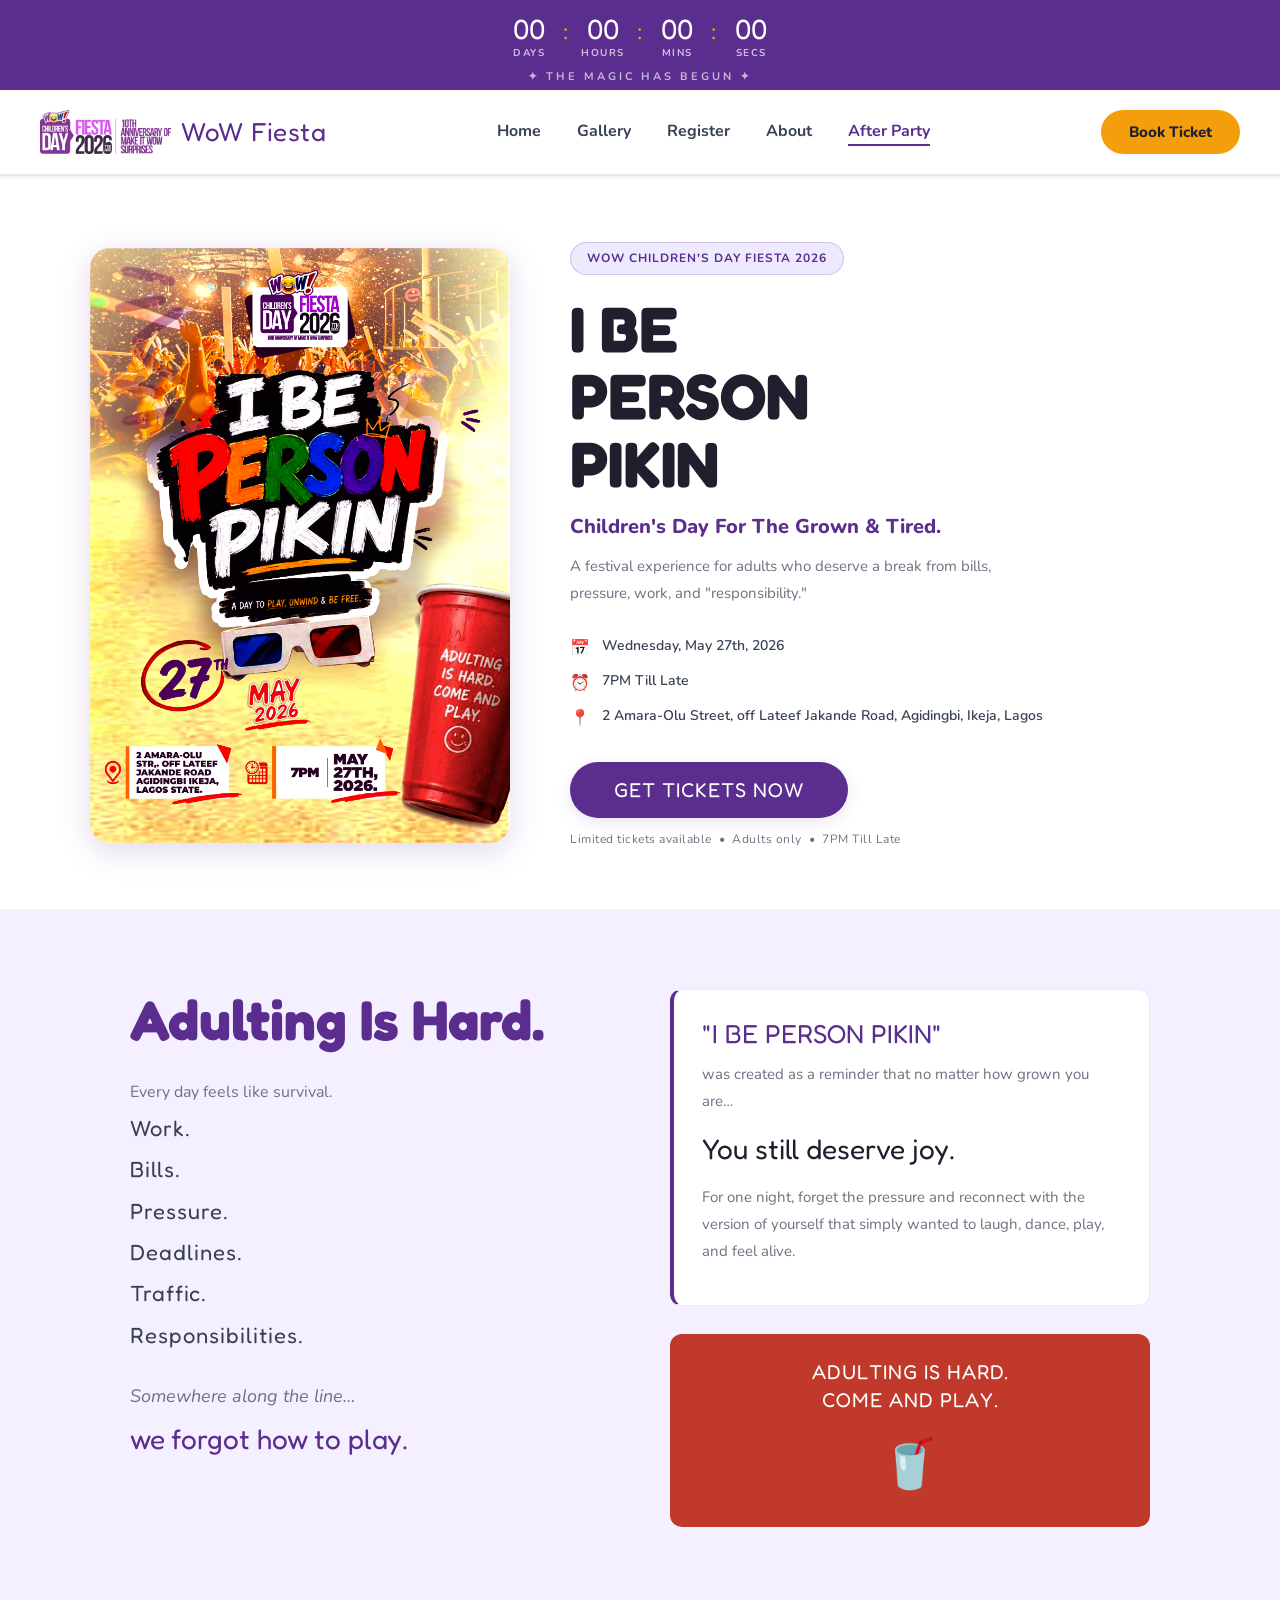
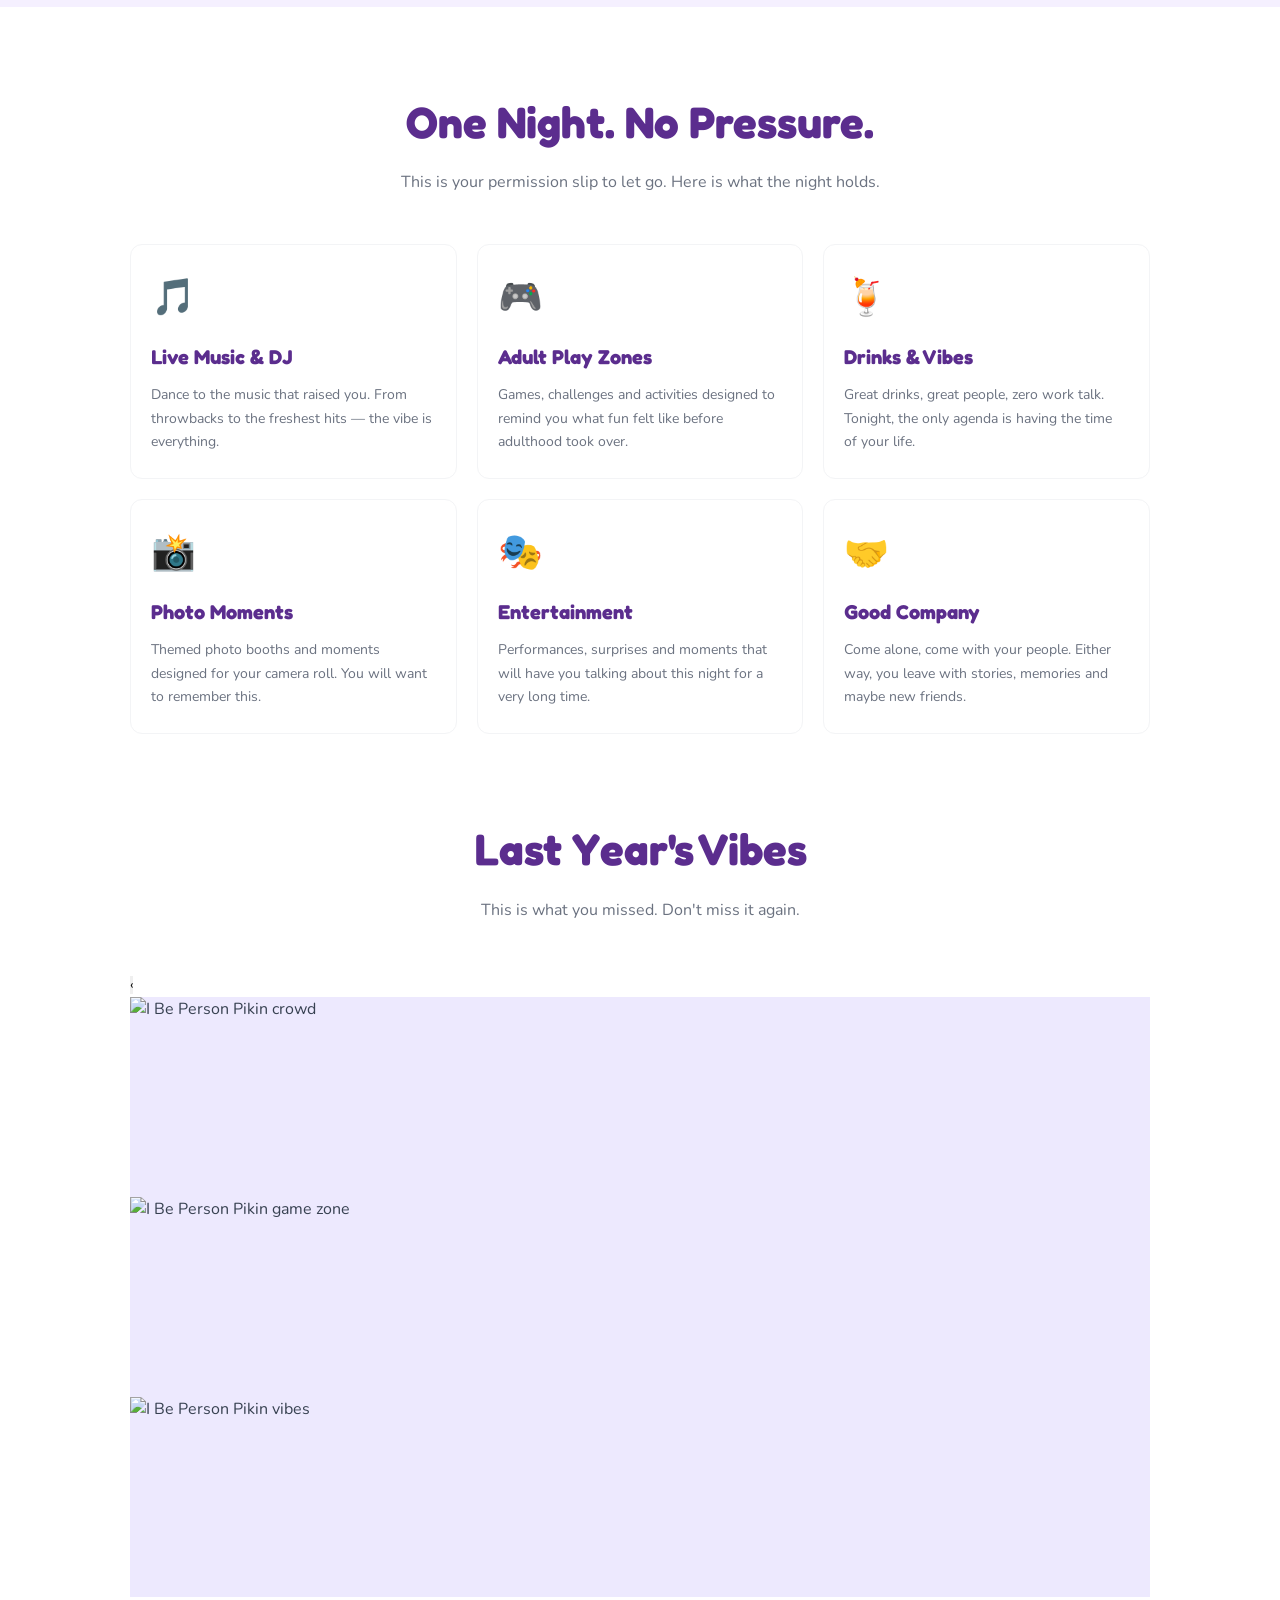
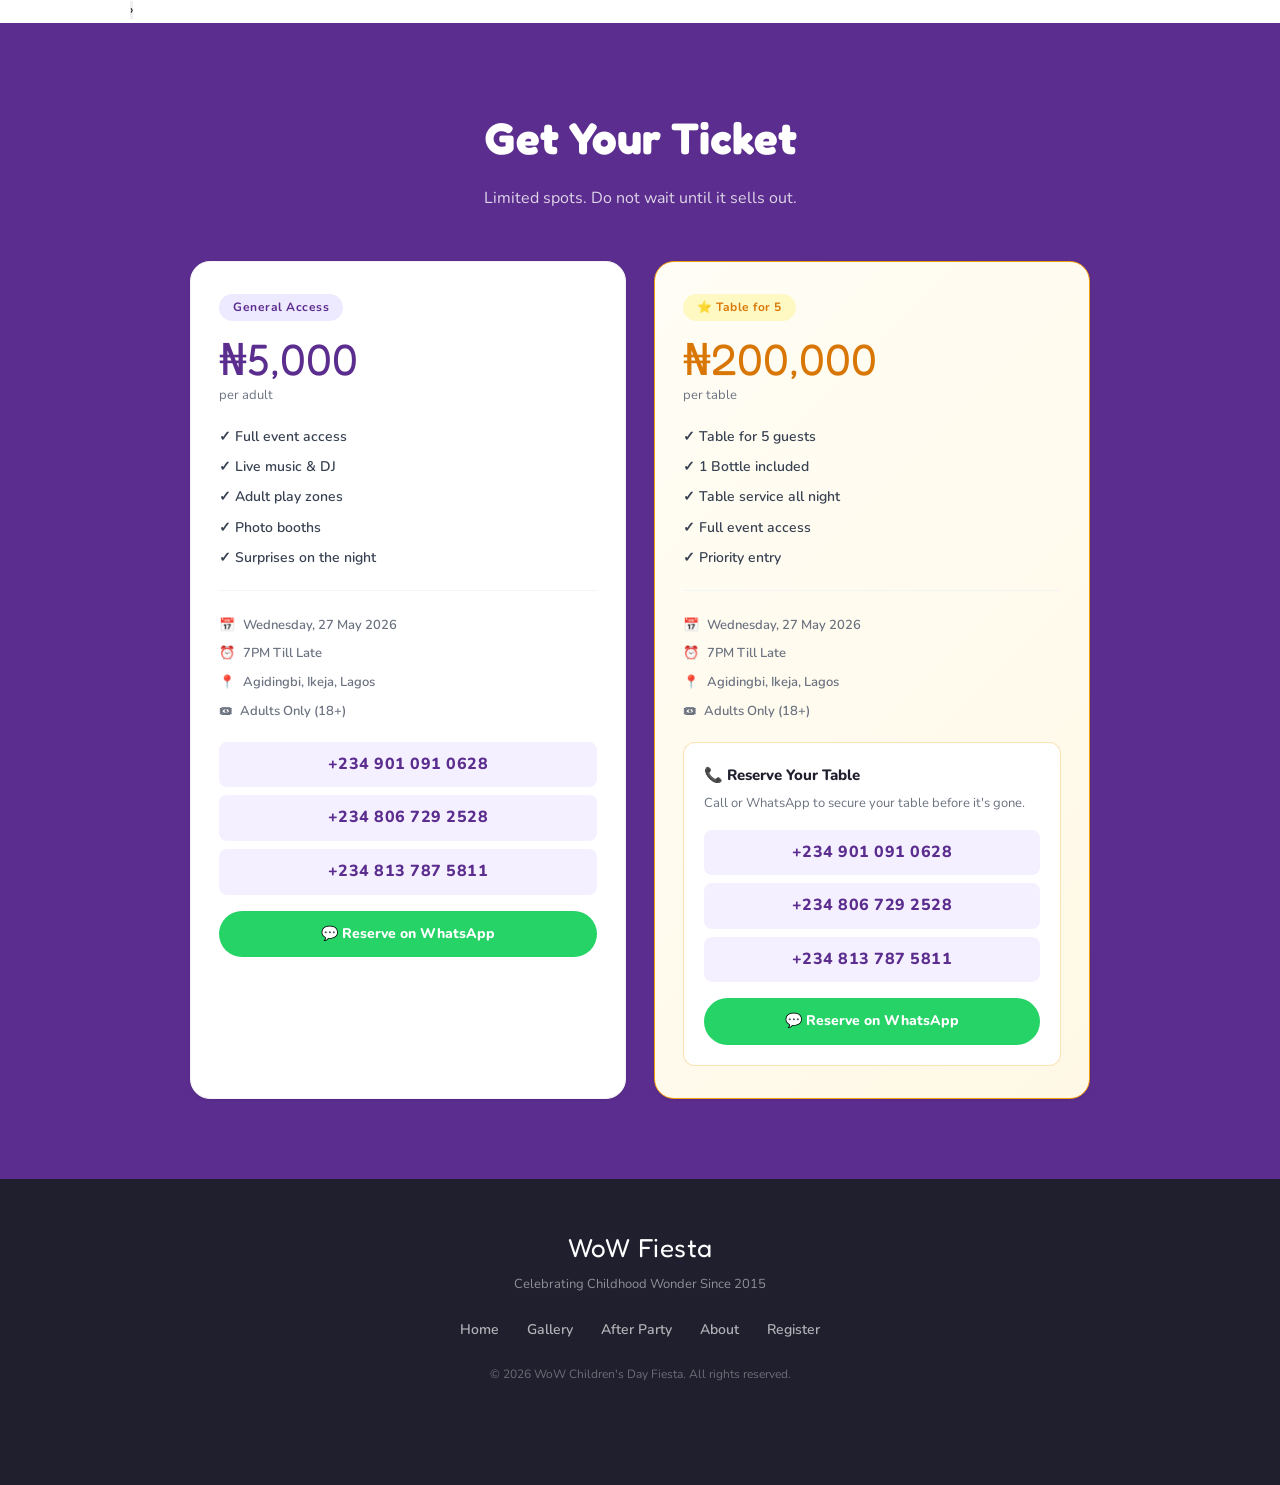
==== commit 1d9beb97: "Fixed styling issues" ====
--- a/after-party.html
+++ b/after-party.html
@@ -286,6 +286,42 @@
     </div>
   </section>
 
+  <!-- ============================================
+    PHOTO CAROUSEL
+  ============================================ -->
+  <section class="ibpp-carousel-section">
+    <div class="ibpp-container">
+      <h2 class="ibpp-section-title">Last Year's Vibes</h2>
+      <p class="ibpp-section-sub">This is what you missed. Don't miss it again.</p>
+
+      <div class="ibpp-carousel">
+        <button class="carousel-btn carousel-prev" onclick="moveCarousel(-1)">&#8249;</button>
+
+        <div class="carousel-track-wrapper">
+          <div class="carousel-track" id="carouselTrack">
+            <div class="carousel-slide">
+              <img src="assets/images/ibpp-photo-1.jpeg" alt="I Be Person Pikin crowd" />
+            </div>
+            <div class="carousel-slide">
+              <img src="assets/images/ibpp-photo-2.jpeg" alt="I Be Person Pikin game zone" />
+            </div>
+            <div class="carousel-slide">
+              <img src="assets/images/ibpp-photo-3.jpeg" alt="I Be Person Pikin vibes" />
+            </div>
+          </div>
+        </div>
+
+        <button class="carousel-btn carousel-next" onclick="moveCarousel(1)">&#8250;</button>
+      </div>
+
+      <div class="carousel-dots" id="carouselDots">
+        <span class="carousel-dot active" onclick="goToSlide(0)"></span>
+        <span class="carousel-dot" onclick="goToSlide(1)"></span>
+        <span class="carousel-dot" onclick="goToSlide(2)"></span>
+      </div>
+    </div>
+  </section>
+
 
   <!-- ============================================
     TICKET SECTION
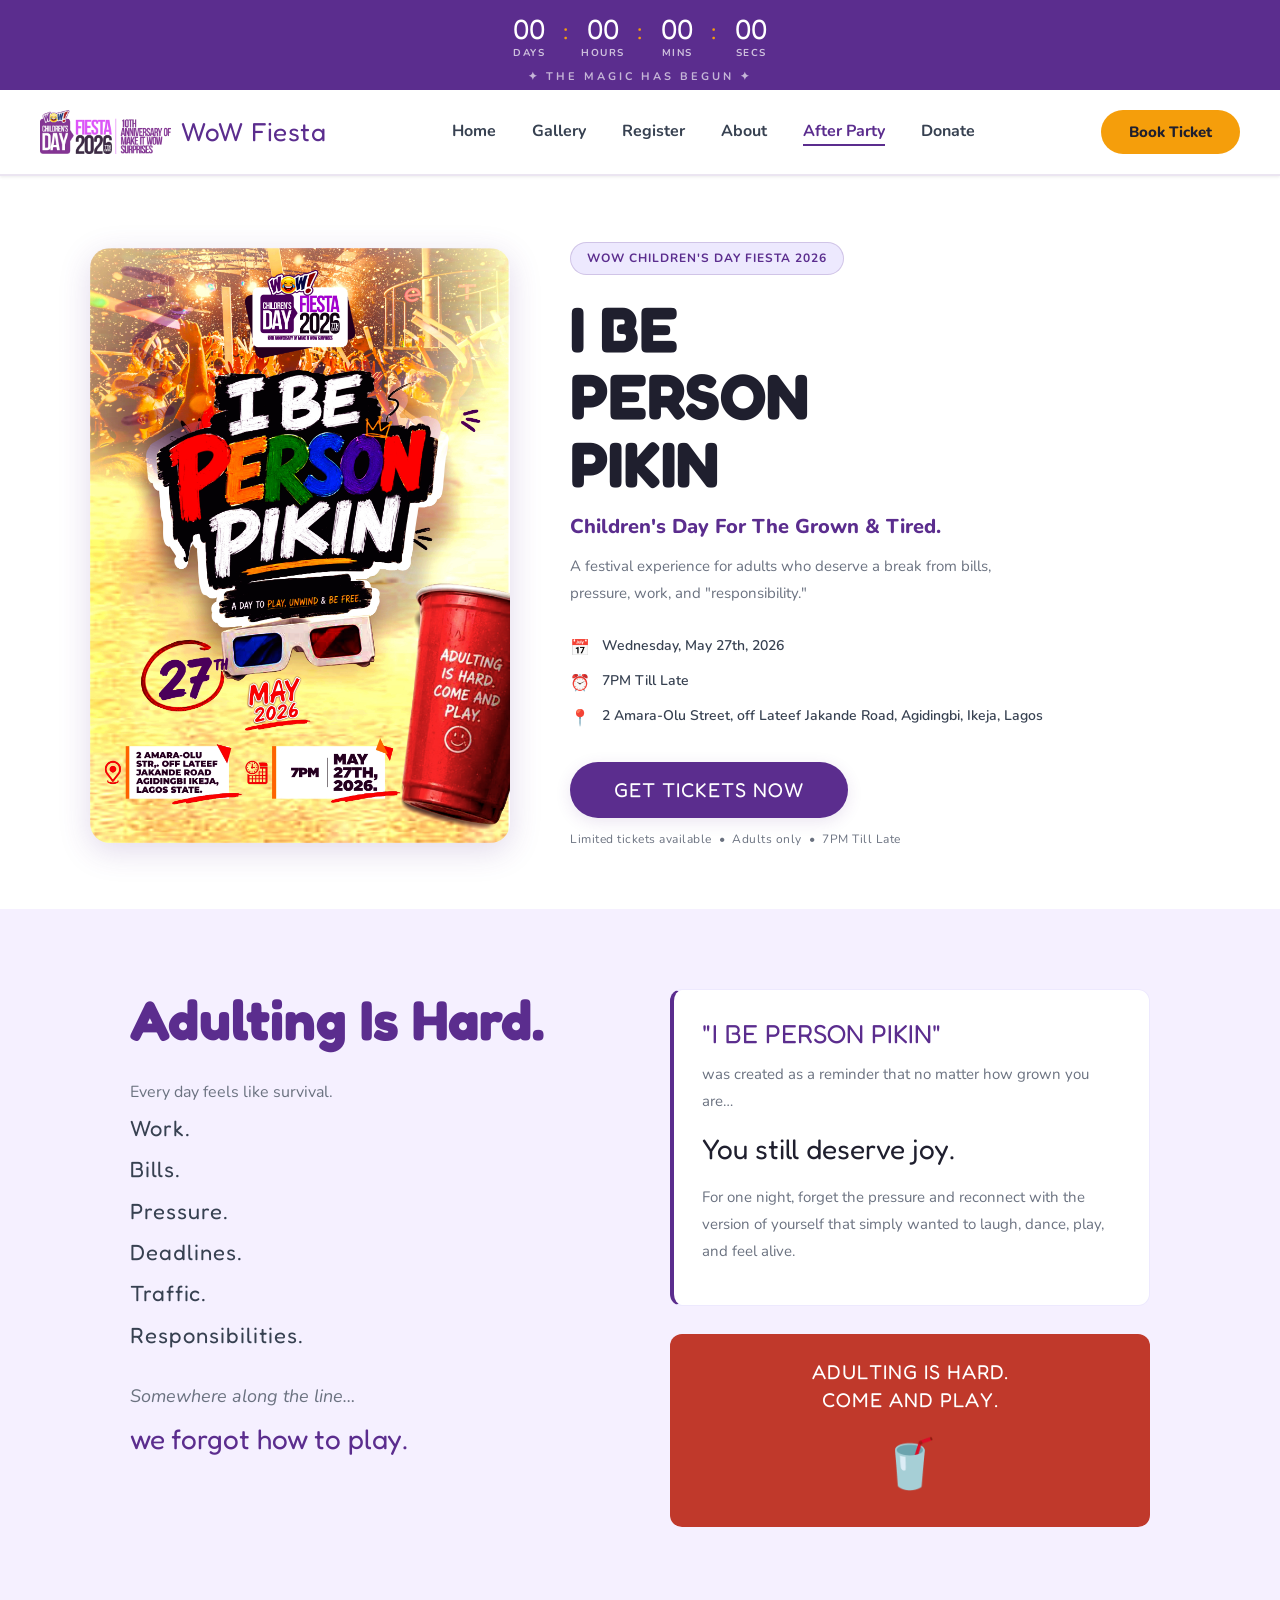
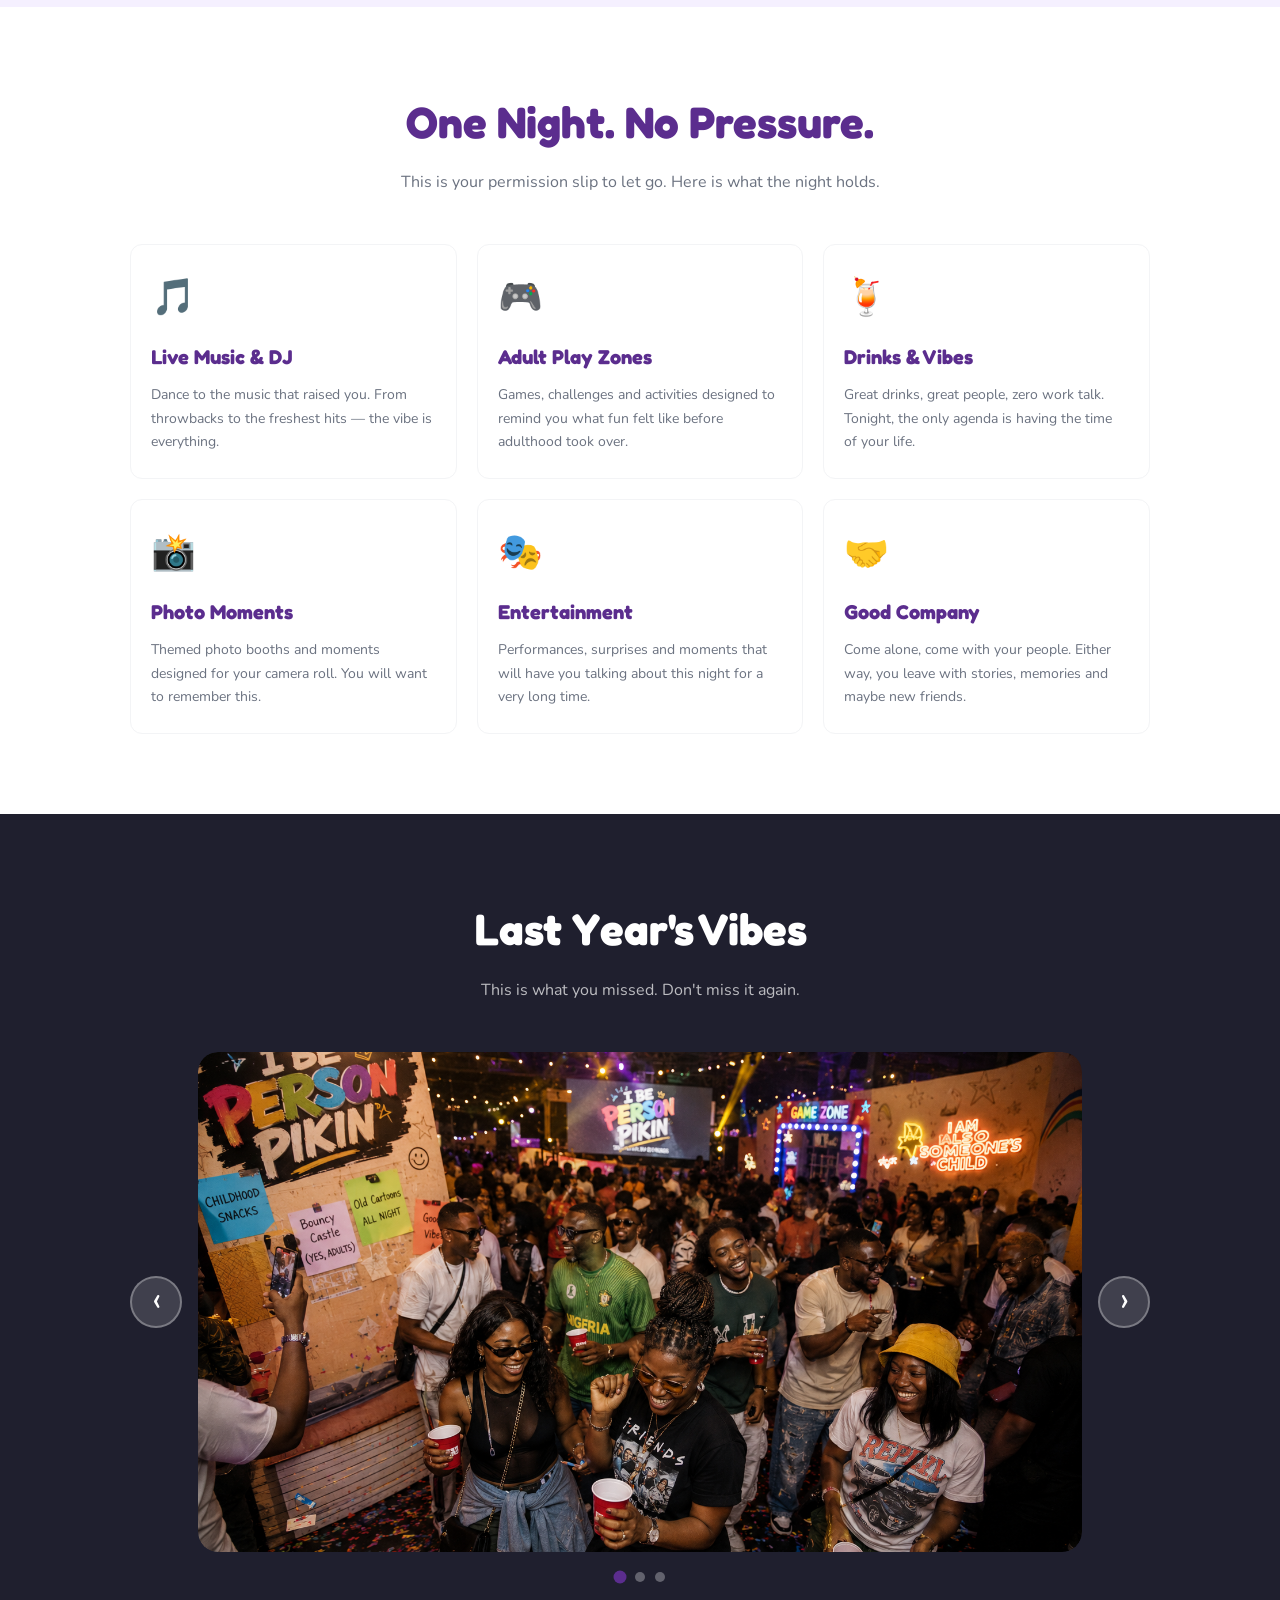
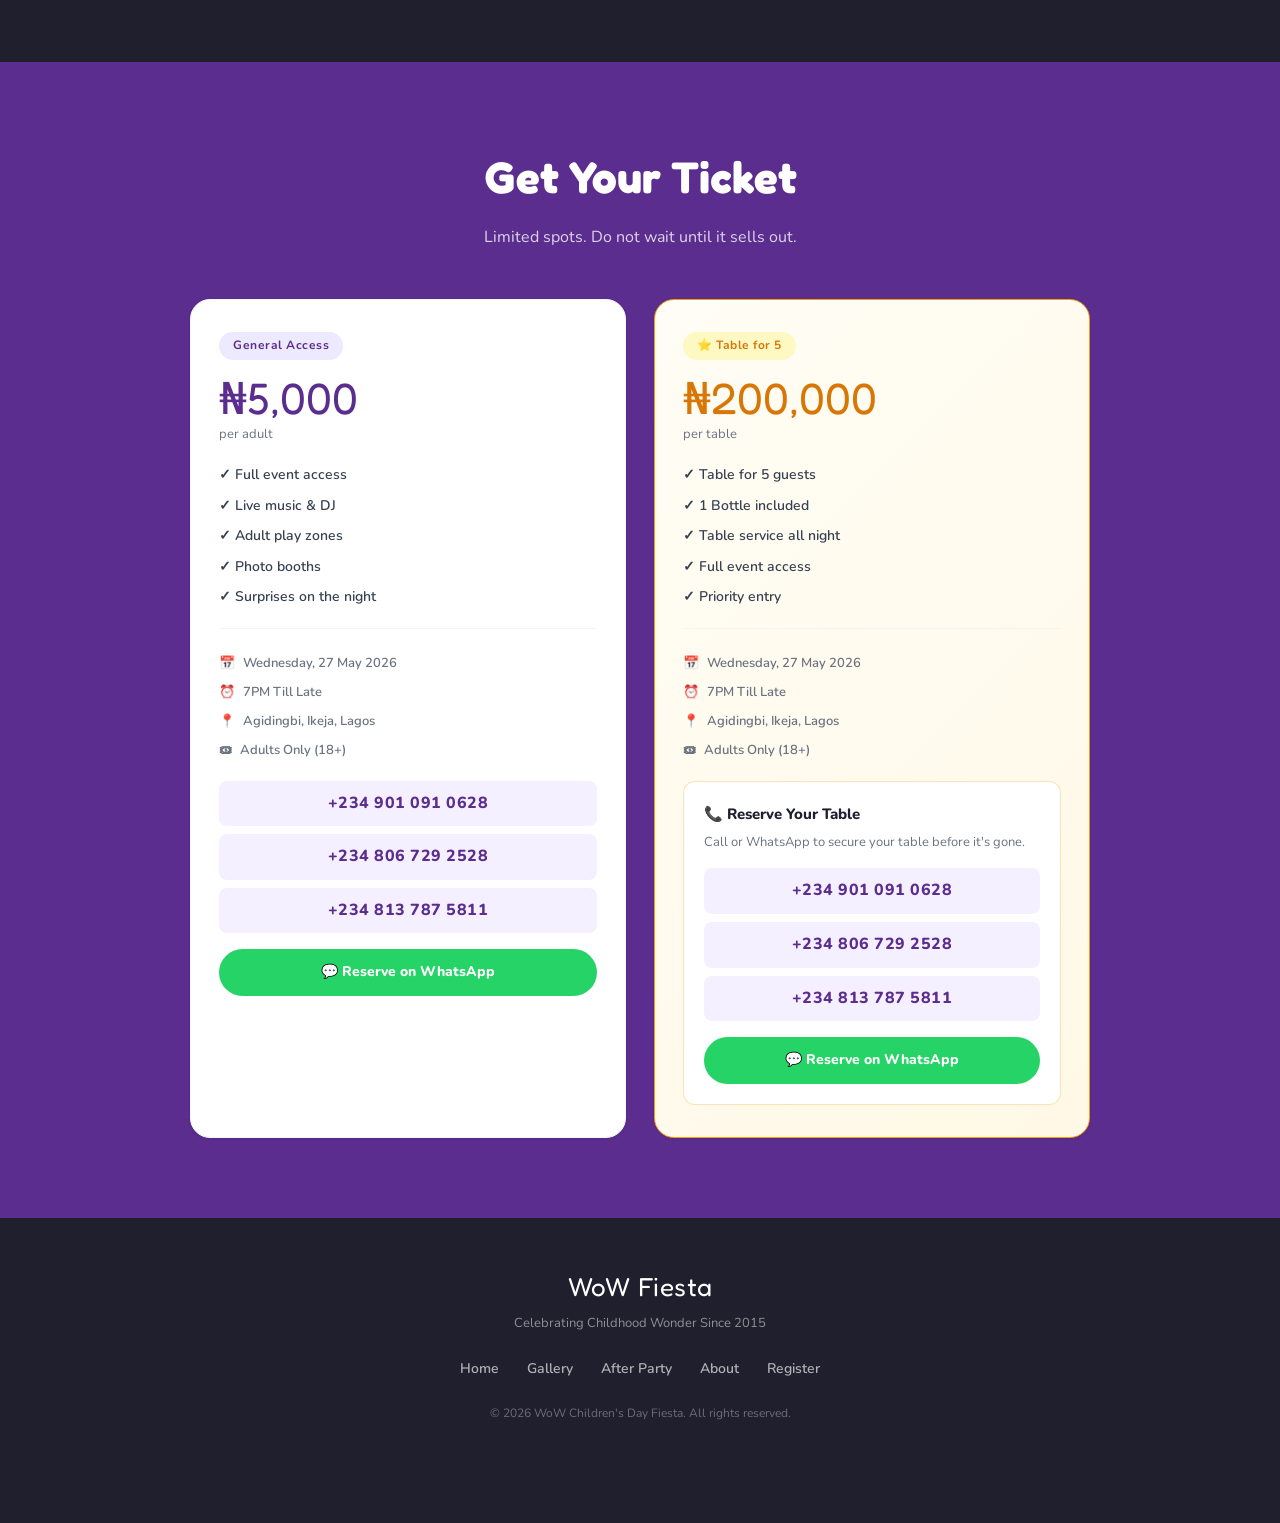
==== commit 887a985b: "Fixed styling issues" ====
--- a/after-party.html
+++ b/after-party.html
@@ -56,6 +56,7 @@
       <li><a href="index.html#register" class="nav-link">Register</a></li>
       <li><a href="index.html#about" class="nav-link">About</a></li>
       <li><a href="after-party.html" class="nav-link active">After Party</a></li>
+      <li><a href="donate.html" class="nav-link">Donate</a></li>
     </ul>
     <button class="nav-book-btn"
       onclick="window.location.href='index.html#register'">
@@ -76,6 +77,7 @@
     <a href="index.html#register" onclick="closeMenu()">Register</a>
     <a href="index.html#about" onclick="closeMenu()">About</a>
     <a href="after-party.html" onclick="closeMenu()">After Party</a>
+    <a href="donate.html" onclick="closeMenu()">Donate</a>
   </div>
 
 
--- a/css/after-party.css
+++ b/css/after-party.css
@@ -724,4 +724,103 @@
 
 .ibpp-section-sub.white {
   color: rgba(255, 255, 255, 0.8);
-}+}
+/* ── Photo Carousel ── */
+.ibpp-carousel-section {
+  background: var(--dark);
+  padding: 80px 0;
+}
+
+.ibpp-carousel-section .ibpp-section-title {
+  color: var(--white);
+}
+
+.ibpp-carousel-section .ibpp-section-sub {
+  color: rgba(255, 255, 255, 0.7);
+}
+
+.ibpp-carousel {
+  display: flex;
+  align-items: center;
+  gap: 16px;
+  position: relative;
+}
+
+.carousel-track-wrapper {
+  overflow: hidden;
+  border-radius: var(--radius-lg);
+  flex: 1;
+}
+
+.carousel-track {
+  display: flex;
+  transition: transform 0.5s ease;
+}
+
+.carousel-slide {
+  min-width: 100%;
+}
+
+.carousel-slide img {
+  width: 100%;
+  height: 500px;
+  object-fit: cover;
+  border-radius: var(--radius-lg);
+  display: block;
+}
+
+.carousel-btn {
+  background: rgba(255, 255, 255, 0.15);
+  border: 2px solid rgba(255, 255, 255, 0.3);
+  color: var(--white);
+  font-size: 36px;
+  width: 52px;
+  height: 52px;
+  border-radius: 50%;
+  cursor: pointer;
+  display: flex;
+  align-items: center;
+  justify-content: center;
+  flex-shrink: 0;
+  transition: var(--transition);
+  line-height: 1;
+  padding-bottom: 3px;
+}
+
+.carousel-btn:hover {
+  background: var(--purple);
+  border-color: var(--purple);
+}
+
+.carousel-dots {
+  display: flex;
+  justify-content: center;
+  gap: 10px;
+  margin-top: 20px;
+}
+
+.carousel-dot {
+  width: 10px;
+  height: 10px;
+  border-radius: 50%;
+  background: rgba(255, 255, 255, 0.3);
+  cursor: pointer;
+  transition: var(--transition);
+}
+
+.carousel-dot.active {
+  background: var(--purple);
+  transform: scale(1.3);
+}
+
+@media (max-width: 768px) {
+  .carousel-slide img {
+    height: 260px;
+  }
+
+  .carousel-btn {
+    width: 38px;
+    height: 38px;
+    font-size: 24px;
+  }
+}
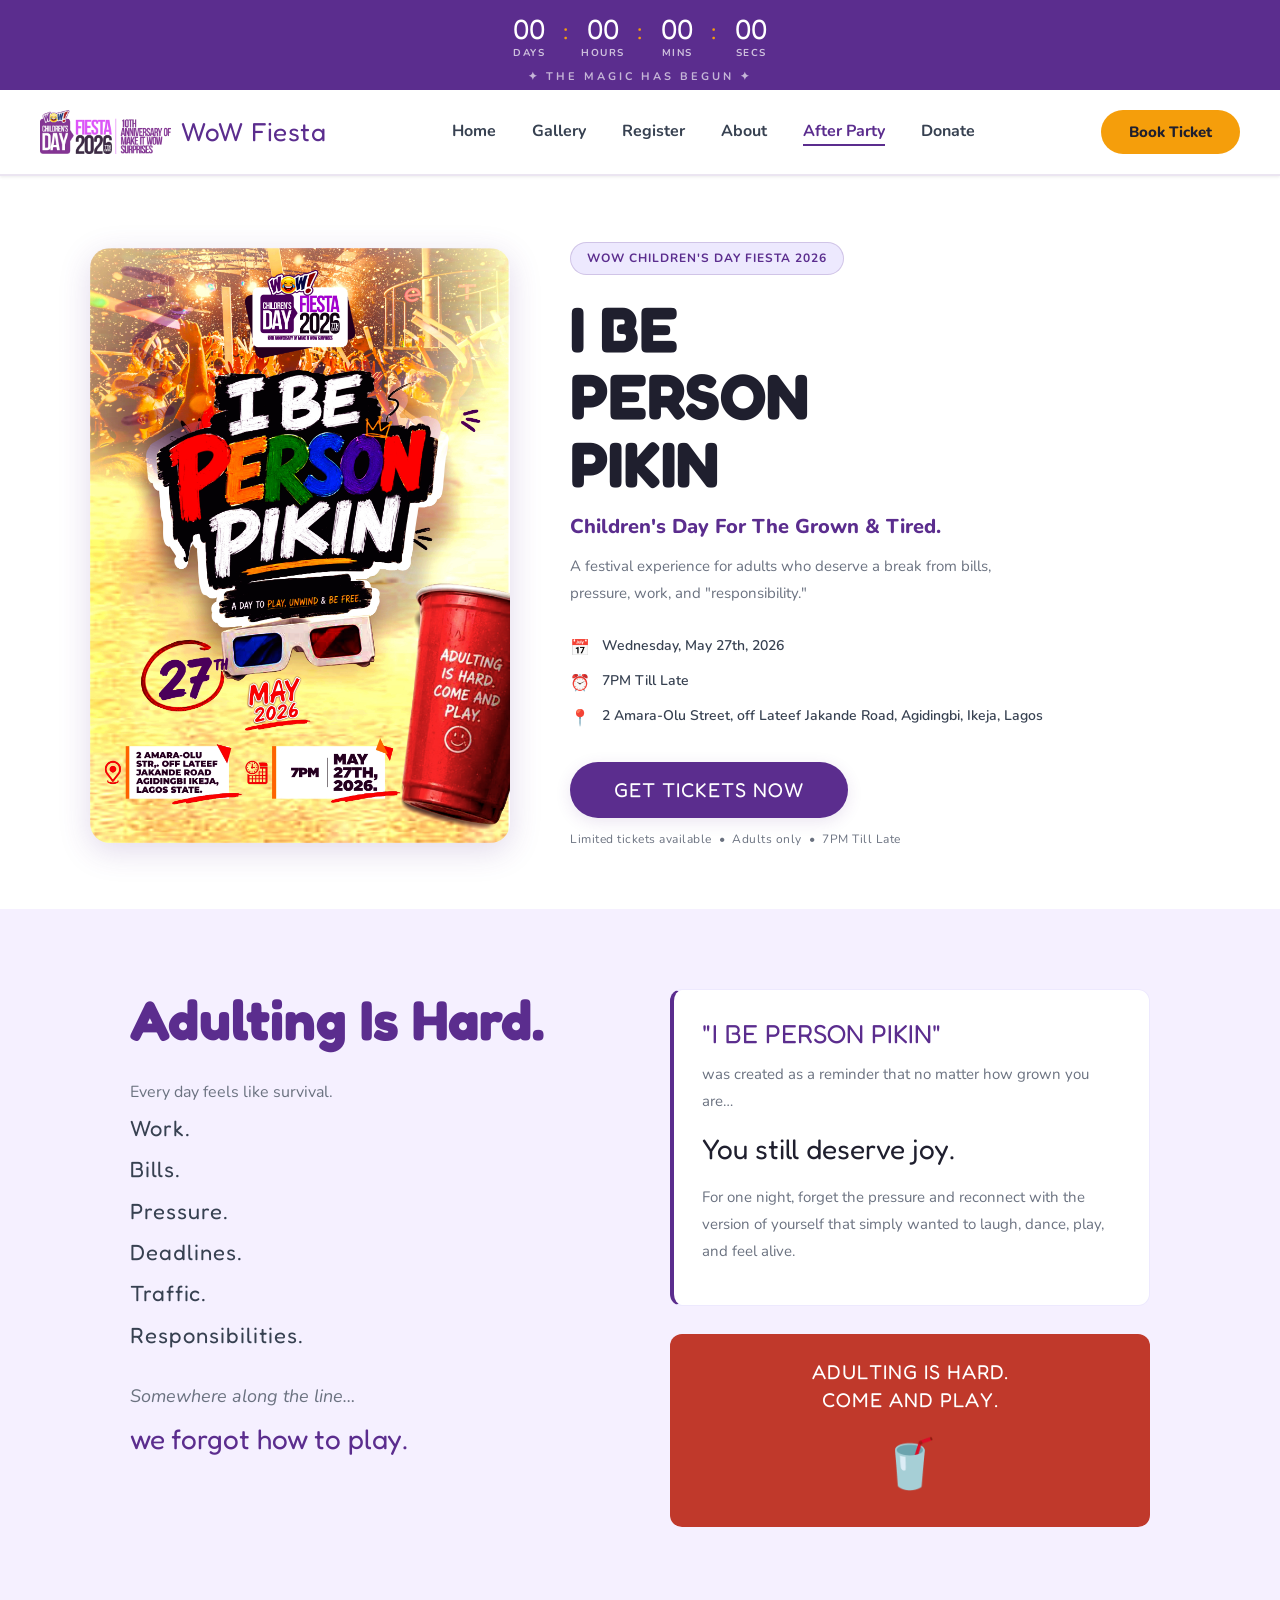
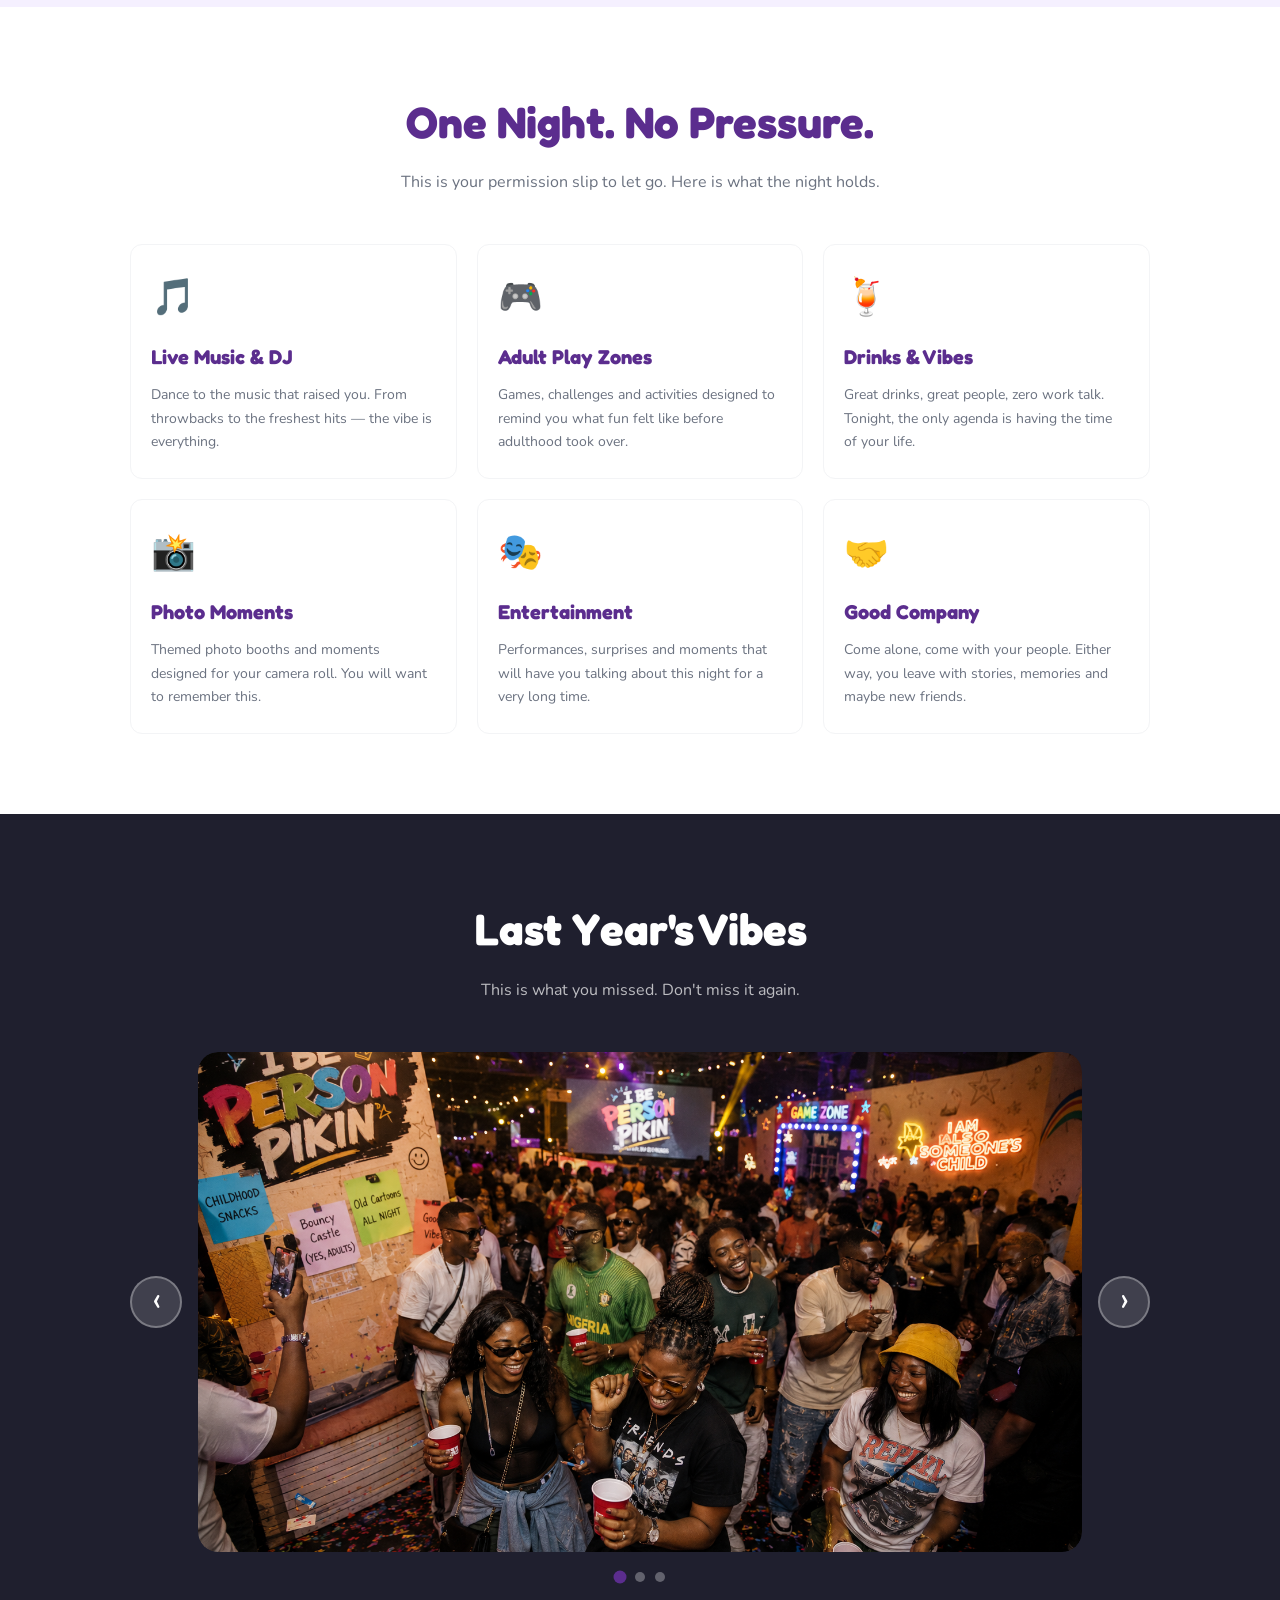
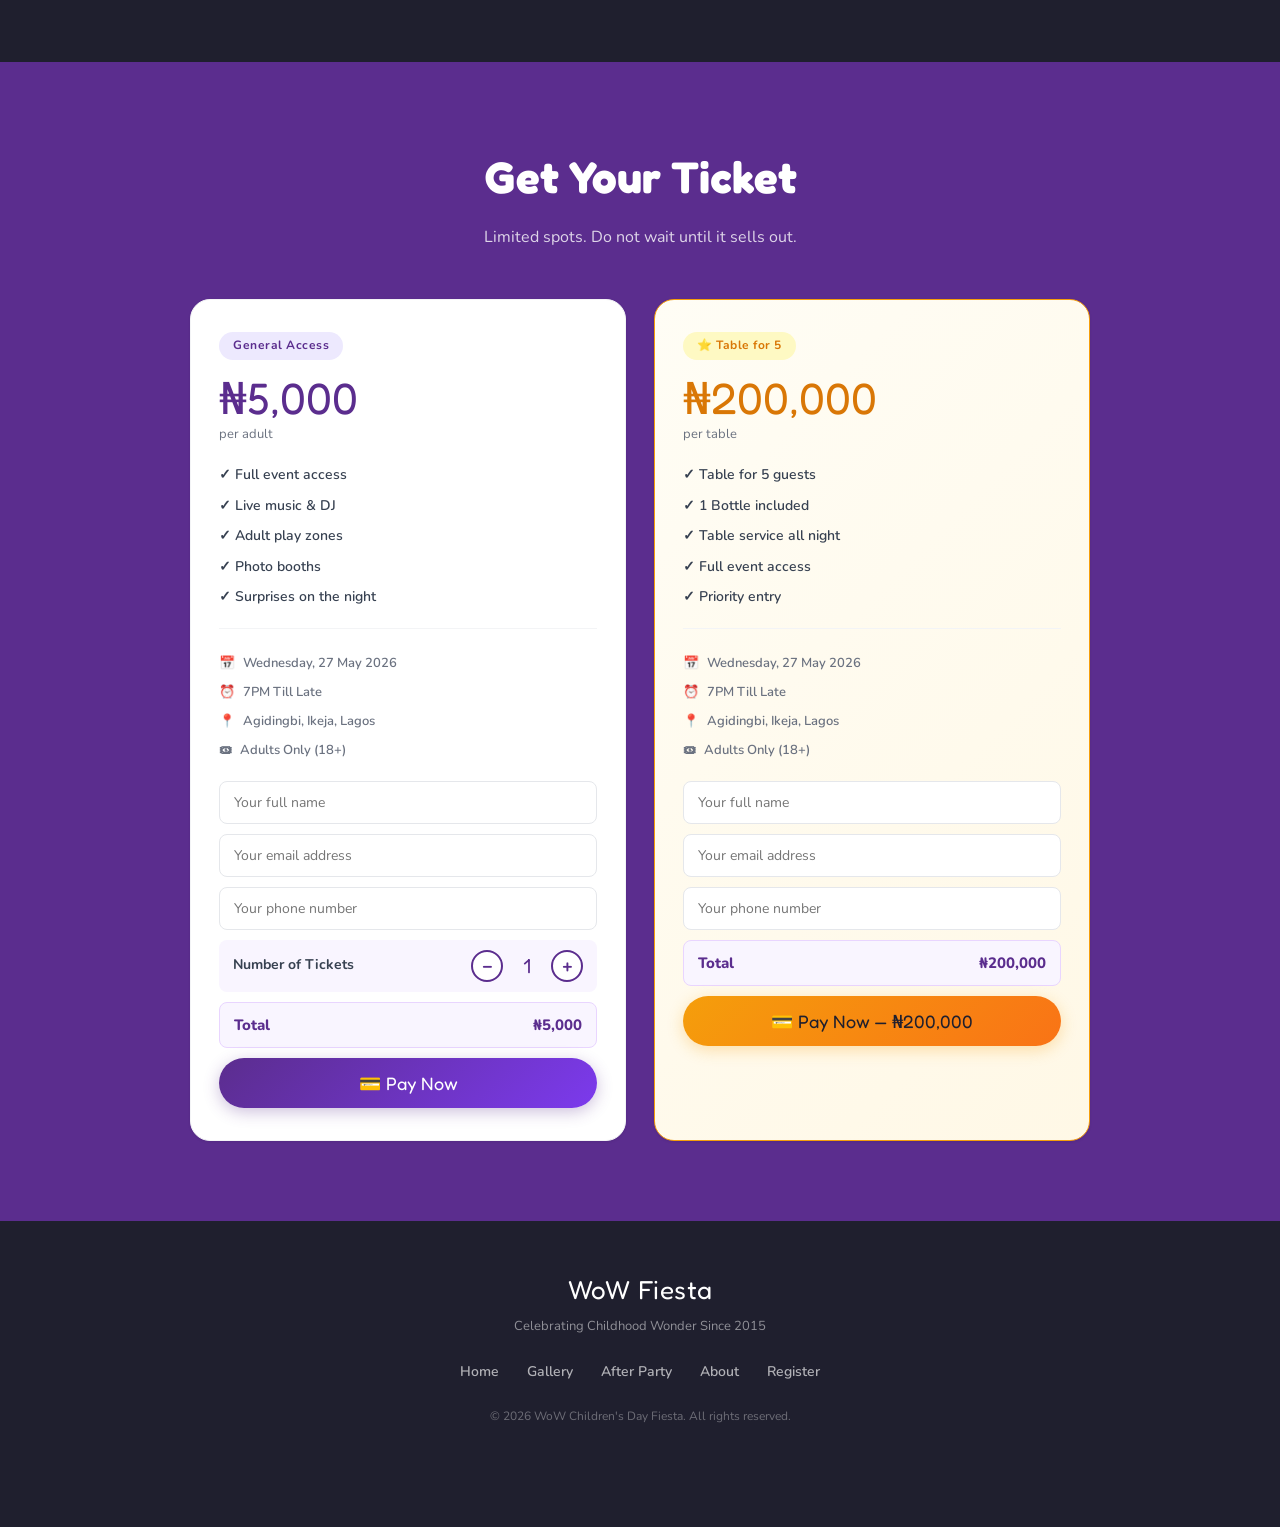
==== commit 7e5d8a14: "add paystack payment to after party tickets" ====
--- a/after-party.html
+++ b/after-party.html
@@ -330,12 +330,8 @@
   ============================================ -->
   <section class="ibpp-tickets-section" id="ibpp-tickets">
     <div class="ibpp-container">
-      <h2 class="ibpp-section-title white">
-        Get Your Ticket
-      </h2>
-      <p class="ibpp-section-sub white">
-        Limited spots. Do not wait until it sells out.
-      </p>
+      <h2 class="ibpp-section-title white">Get Your Ticket</h2>
+      <p class="ibpp-section-sub white">Limited spots. Do not wait until it sells out.</p>
 
       <div class="ibpp-tiers-grid">
 
@@ -352,31 +348,39 @@
             <li>✓ Surprises on the night</li>
           </ul>
           <div class="tier-details">
-            <div class="tier-detail-row">
-              <span>📅</span>
-              <span>Wednesday, 27 May 2026</span>
-            </div>
-            <div class="tier-detail-row">
-              <span>⏰</span>
-              <span>7PM Till Late</span>
-            </div>
-            <div class="tier-detail-row">
-              <span>📍</span>
-              <span>Agidingbi, Ikeja, Lagos</span>
-            </div>
-            <div class="tier-detail-row">
-              <span>🎟</span>
-              <span>Adults Only (18+)</span>
-            </div>
-          </div>
-          <div class="reservation-numbers">
-            <a href="tel:+2349010910628" class="reservation-number">+234 901 091 0628</a>
-            <a href="tel:+2348067292528" class="reservation-number">+234 806 729 2528</a>
-            <a href="tel:+2348137875811" class="reservation-number">+234 813 787 5811</a>
-          </div>
-          <a href="https://wa.me/2349010910628" target="_blank" class="ibpp-whatsapp-btn">
-            💬 Reserve on WhatsApp
-          </a>
+            <div class="tier-detail-row"><span>📅</span><span>Wednesday, 27 May 2026</span></div>
+            <div class="tier-detail-row"><span>⏰</span><span>7PM Till Late</span></div>
+            <div class="tier-detail-row"><span>📍</span><span>Agidingbi, Ikeja, Lagos</span></div>
+            <div class="tier-detail-row"><span>🎟</span><span>Adults Only (18+)</span></div>
+          </div>
+
+          <!-- Payment Form -->
+          <div class="ap-pay-form" id="ga-form">
+            <div class="ap-form-group">
+              <input type="text" id="ga-name" placeholder="Your full name" />
+            </div>
+            <div class="ap-form-group">
+              <input type="email" id="ga-email" placeholder="Your email address" />
+            </div>
+            <div class="ap-form-group">
+              <input type="tel" id="ga-phone" placeholder="Your phone number" />
+            </div>
+            <div class="ap-qty-row">
+              <span class="ap-qty-label">Number of Tickets</span>
+              <div class="ap-qty-controls">
+                <button onclick="changeAPQty('ga', -1)">−</button>
+                <span id="ga-qty">1</span>
+                <button onclick="changeAPQty('ga', 1)">+</button>
+              </div>
+            </div>
+            <div class="ap-total-box">
+              <span>Total</span>
+              <span id="ga-total">₦5,000</span>
+            </div>
+            <button class="ap-pay-btn" id="ga-pay-btn" onclick="handleAPPayment('ga', 5000, 'General Access')">
+              💳 Pay Now
+            </button>
+          </div>
         </div>
 
         <!-- Table for 5 VIP -->
@@ -392,34 +396,30 @@
             <li>✓ Priority entry</li>
           </ul>
           <div class="tier-details">
-            <div class="tier-detail-row">
-              <span>📅</span>
-              <span>Wednesday, 27 May 2026</span>
-            </div>
-            <div class="tier-detail-row">
-              <span>⏰</span>
-              <span>7PM Till Late</span>
-            </div>
-            <div class="tier-detail-row">
-              <span>📍</span>
-              <span>Agidingbi, Ikeja, Lagos</span>
-            </div>
-            <div class="tier-detail-row">
-              <span>🎟</span>
-              <span>Adults Only (18+)</span>
-            </div>
-          </div>
-          <div class="ibpp-reservation-box">
-            <p class="reservation-heading">📞 Reserve Your Table</p>
-            <p class="reservation-sub">Call or WhatsApp to secure your table before it's gone.</p>
-            <div class="reservation-numbers">
-              <a href="tel:+2349010910628" class="reservation-number">+234 901 091 0628</a>
-              <a href="tel:+2348067292528" class="reservation-number">+234 806 729 2528</a>
-              <a href="tel:+2348137875811" class="reservation-number">+234 813 787 5811</a>
-            </div>
-            <a href="https://wa.me/2349010910628" target="_blank" class="ibpp-whatsapp-btn">
-              💬 Reserve on WhatsApp
-            </a>
+            <div class="tier-detail-row"><span>📅</span><span>Wednesday, 27 May 2026</span></div>
+            <div class="tier-detail-row"><span>⏰</span><span>7PM Till Late</span></div>
+            <div class="tier-detail-row"><span>📍</span><span>Agidingbi, Ikeja, Lagos</span></div>
+            <div class="tier-detail-row"><span>🎟</span><span>Adults Only (18+)</span></div>
+          </div>
+
+          <!-- Payment Form -->
+          <div class="ap-pay-form" id="vip-form">
+            <div class="ap-form-group">
+              <input type="text" id="vip-name" placeholder="Your full name" />
+            </div>
+            <div class="ap-form-group">
+              <input type="email" id="vip-email" placeholder="Your email address" />
+            </div>
+            <div class="ap-form-group">
+              <input type="tel" id="vip-phone" placeholder="Your phone number" />
+            </div>
+            <div class="ap-total-box">
+              <span>Total</span>
+              <span id="vip-total">₦200,000</span>
+            </div>
+            <button class="ap-pay-btn vip" id="vip-pay-btn" onclick="handleAPPayment('vip', 200000, 'Table for 5 VIP')">
+              💳 Pay Now — ₦200,000
+            </button>
           </div>
         </div>
 
--- a/css/style.css
+++ b/css/style.css
@@ -1552,4 +1552,106 @@
     top: 12px;
     right: 12px;
   }
+}
+
+/* ── Sponsors Scroll Strip ── */
+.sponsors-section {
+  background: var(--white);
+  border-top: 1px solid var(--light-gray);
+  border-bottom: 1px solid var(--light-gray);
+  padding: 32px 0;
+  overflow: hidden;
+}
+
+.sponsors-inner {
+  max-width: 100%;
+}
+
+.sponsors-label {
+  text-align: center;
+  font-size: 12px;
+  font-weight: 700;
+  letter-spacing: 2px;
+  text-transform: uppercase;
+  color: var(--text-muted);
+  margin-bottom: 24px;
+}
+
+.sponsors-track-wrapper {
+  overflow: hidden;
+  width: 100%;
+  position: relative;
+}
+
+.sponsors-track-wrapper::before,
+.sponsors-track-wrapper::after {
+  content: '';
+  position: absolute;
+  top: 0;
+  width: 80px;
+  height: 100%;
+  z-index: 2;
+}
+
+.sponsors-track-wrapper::before {
+  left: 0;
+  background: linear-gradient(to right, var(--white), transparent);
+}
+
+.sponsors-track-wrapper::after {
+  right: 0;
+  background: linear-gradient(to left, var(--white), transparent);
+}
+
+.sponsors-track {
+  display: flex;
+  align-items: center;
+  gap: 40px;
+  width: max-content;
+  animation: sponsorsScroll 35s linear infinite;
+}
+
+.sponsors-track:hover {
+  animation-play-state: paused;
+}
+
+.sponsor-logo-wrap {
+  flex-shrink: 0;
+  width: 110px;
+  height: 70px;
+  display: flex;
+  align-items: center;
+  justify-content: center;
+  filter: grayscale(30%);
+  opacity: 0.85;
+  transition: var(--transition);
+}
+
+.sponsor-logo-wrap:hover {
+  filter: grayscale(0%);
+  opacity: 1;
+  transform: scale(1.08);
+}
+
+.sponsor-logo-wrap img {
+  max-width: 100%;
+  max-height: 100%;
+  object-fit: contain;
+  display: block;
+}
+
+@keyframes sponsorsScroll {
+  0%   { transform: translateX(0); }
+  100% { transform: translateX(-50%); }
+}
+
+@media (max-width: 768px) {
+  .sponsor-logo-wrap {
+    width: 80px;
+    height: 52px;
+  }
+
+  .sponsors-track {
+    gap: 28px;
+  }
 }
--- a/css/after-party.css
+++ b/css/after-party.css
@@ -824,3 +824,121 @@
     font-size: 24px;
   }
 }
+/* ── After Party Payment Forms ── */
+.ap-pay-form {
+  margin-top: 20px;
+  display: flex;
+  flex-direction: column;
+  gap: 10px;
+}
+
+.ap-form-group input {
+  width: 100%;
+  padding: 11px 14px;
+  border: 1.5px solid #E5E7EB;
+  border-radius: 8px;
+  font-family: 'Nunito', sans-serif;
+  font-size: 14px;
+  color: #374151;
+  outline: none;
+  box-sizing: border-box;
+  transition: all 0.2s;
+}
+
+.ap-form-group input:focus {
+  border-color: #5B2D8E;
+  box-shadow: 0 0 0 3px rgba(91,45,142,0.1);
+}
+
+.ap-qty-row {
+  display: flex;
+  align-items: center;
+  justify-content: space-between;
+  background: #F9F5FF;
+  border-radius: 8px;
+  padding: 10px 14px;
+}
+
+.ap-qty-label {
+  font-size: 14px;
+  font-weight: 700;
+  color: #374151;
+}
+
+.ap-qty-controls {
+  display: flex;
+  align-items: center;
+  gap: 12px;
+}
+
+.ap-qty-controls button {
+  width: 32px;
+  height: 32px;
+  border-radius: 50%;
+  border: 2px solid #5B2D8E;
+  background: #fff;
+  color: #5B2D8E;
+  font-size: 18px;
+  font-weight: 800;
+  cursor: pointer;
+  display: flex;
+  align-items: center;
+  justify-content: center;
+  transition: all 0.2s;
+  line-height: 1;
+}
+
+.ap-qty-controls button:hover {
+  background: #5B2D8E;
+  color: #fff;
+}
+
+.ap-qty-controls span {
+  font-family: 'Fredoka One', cursive;
+  font-size: 20px;
+  color: #5B2D8E;
+  min-width: 24px;
+  text-align: center;
+}
+
+.ap-total-box {
+  display: flex;
+  justify-content: space-between;
+  align-items: center;
+  background: #F9F5FF;
+  border: 1px solid #E9D5FF;
+  border-radius: 8px;
+  padding: 10px 14px;
+  font-size: 15px;
+  font-weight: 800;
+  color: #5B2D8E;
+}
+
+.ap-pay-btn {
+  background: linear-gradient(135deg, #5B2D8E, #7C3AED);
+  color: #fff;
+  font-family: 'Fredoka One', cursive;
+  font-size: 18px;
+  padding: 14px;
+  border-radius: 999px;
+  border: none;
+  cursor: pointer;
+  width: 100%;
+  transition: all 0.2s;
+  box-shadow: 0 4px 16px rgba(91,45,142,0.3);
+}
+
+.ap-pay-btn:hover {
+  transform: translateY(-2px);
+  box-shadow: 0 8px 24px rgba(91,45,142,0.4);
+}
+
+.ap-pay-btn.vip {
+  background: linear-gradient(135deg, #F59E0B, #f97316);
+  color: #1F1F2E;
+  box-shadow: 0 4px 16px rgba(245,158,11,0.3);
+}
+
+.ap-pay-btn.vip:hover {
+  box-shadow: 0 8px 24px rgba(245,158,11,0.4);
+}
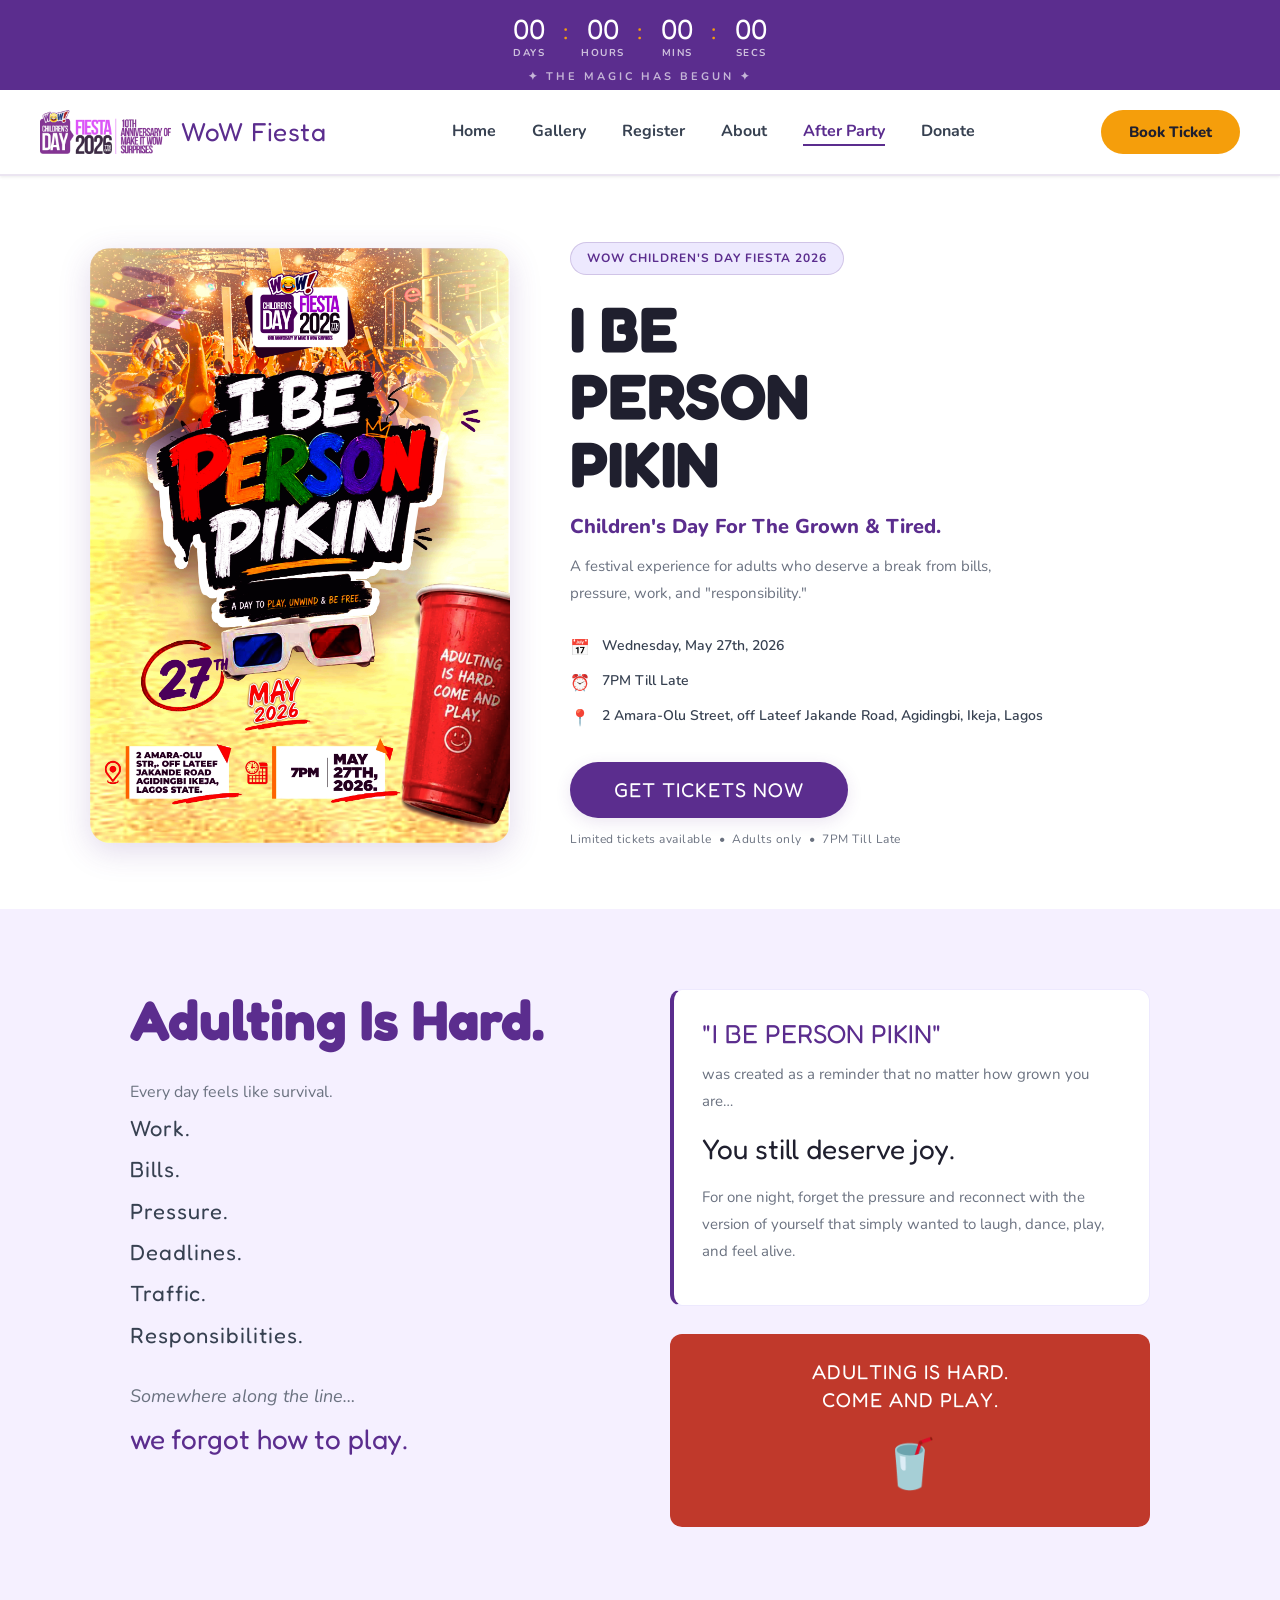
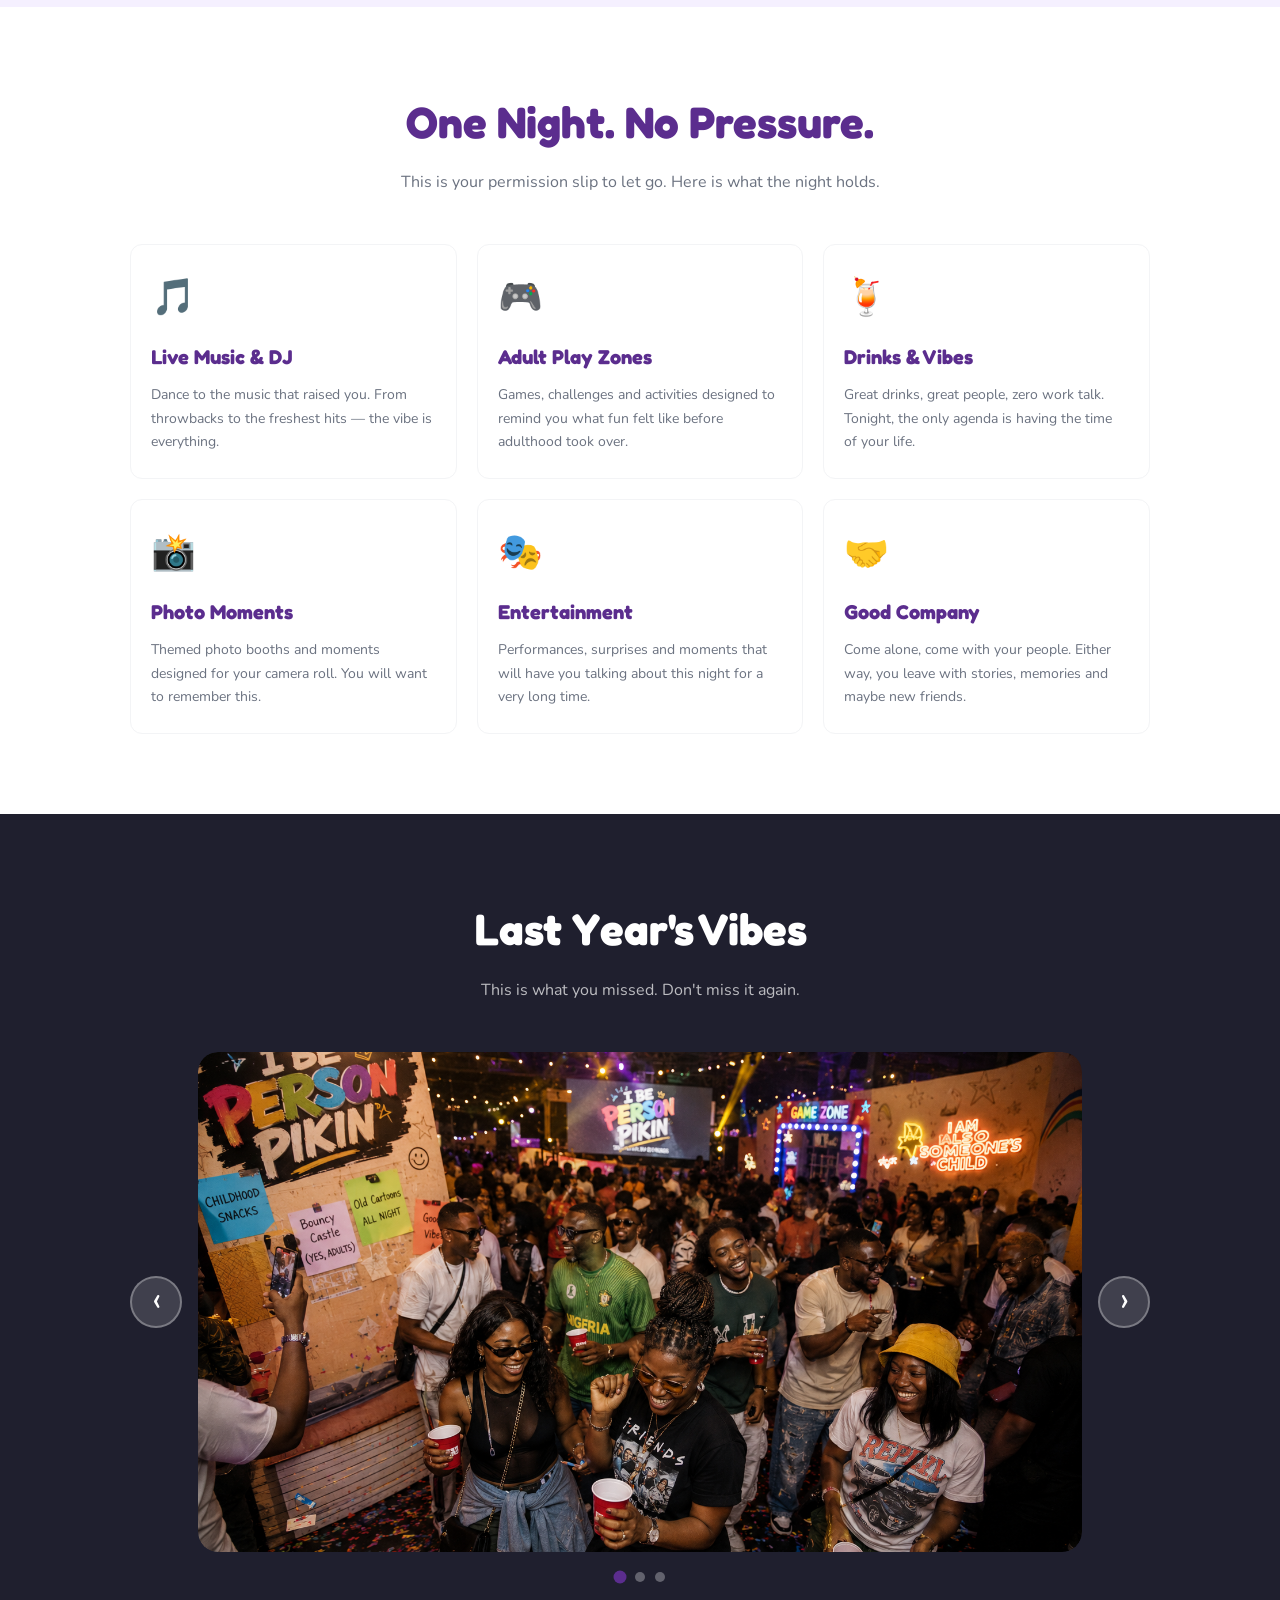
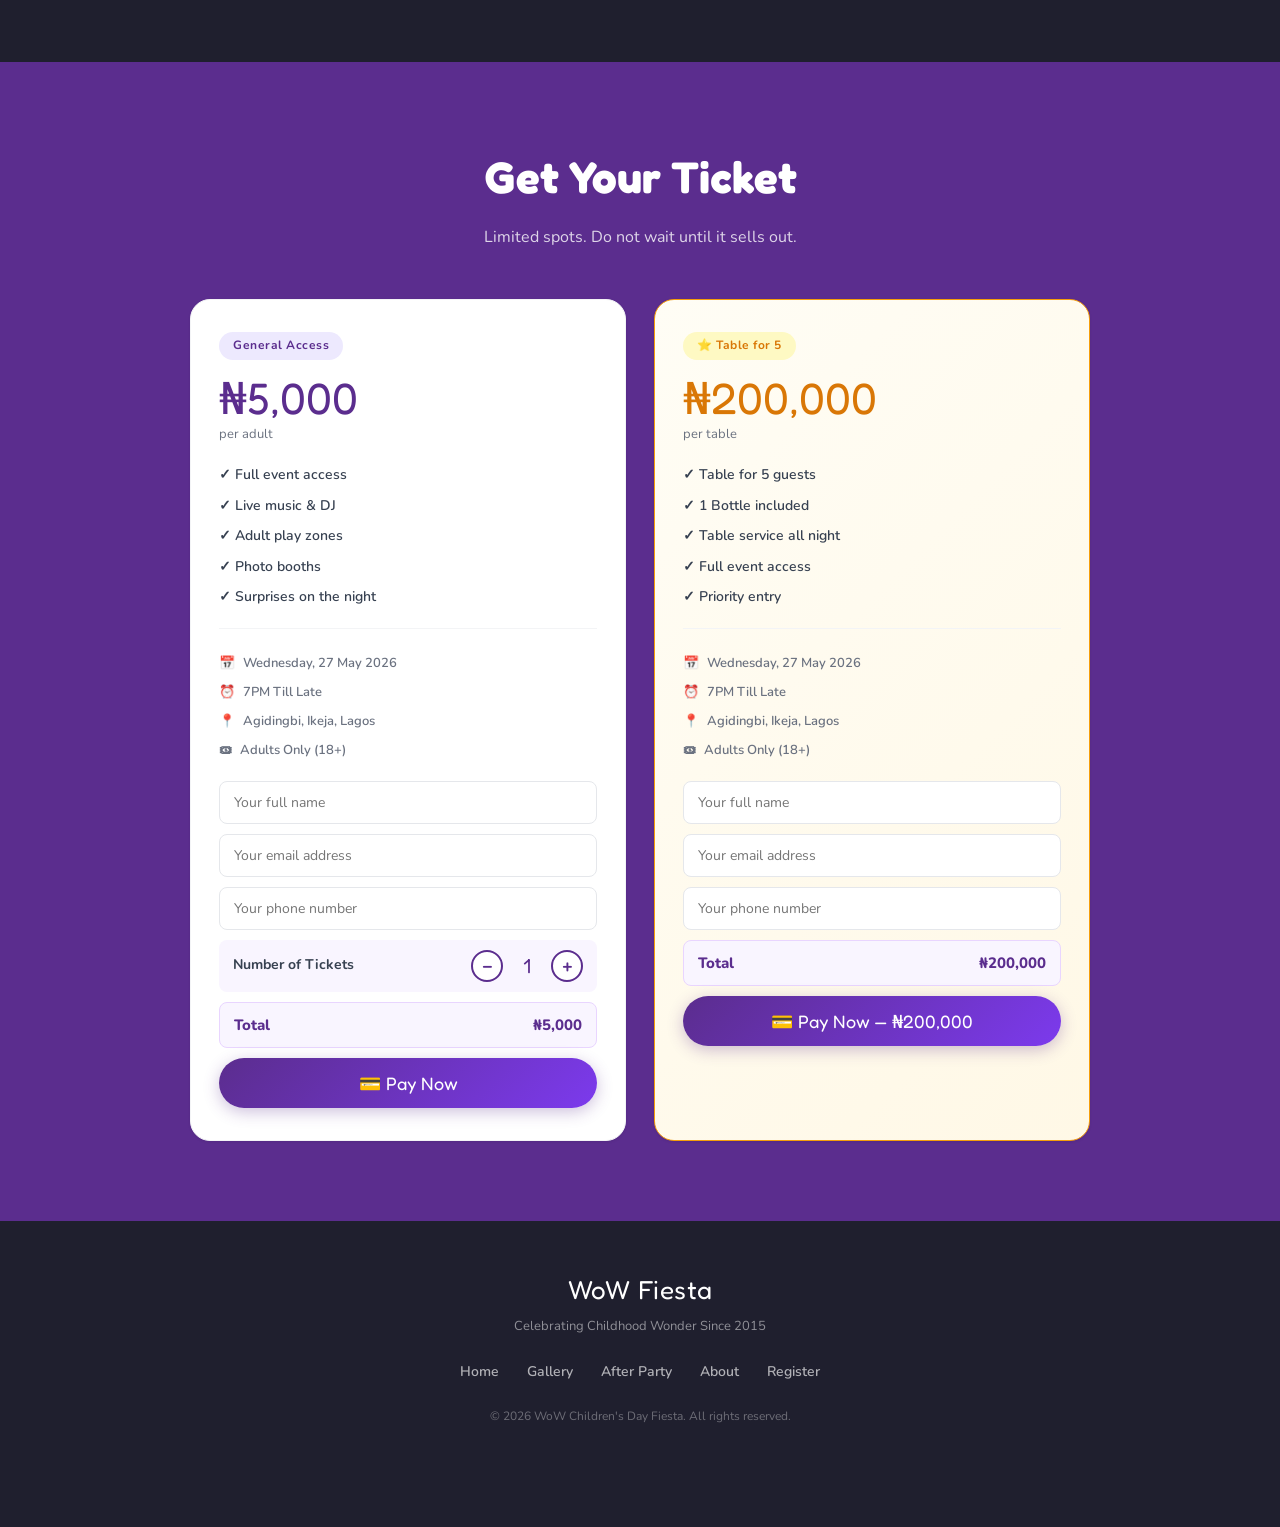
==== commit 4e4e3c3f: "update afterparty payment button" ====
--- a/after-party.html
+++ b/after-party.html
@@ -417,7 +417,7 @@
               <span>Total</span>
               <span id="vip-total">₦200,000</span>
             </div>
-            <button class="ap-pay-btn vip" id="vip-pay-btn" onclick="handleAPPayment('vip', 200000, 'Table for 5 VIP')">
+            <button class="ap-pay-btn" id="vip-pay-btn" onclick="handleAPPayment('vip', 200000, 'Table for 5 VIP')">
               💳 Pay Now — ₦200,000
             </button>
           </div>
--- a/css/after-party.css
+++ b/css/after-party.css
@@ -933,12 +933,3 @@
   box-shadow: 0 8px 24px rgba(91,45,142,0.4);
 }
 
-.ap-pay-btn.vip {
-  background: linear-gradient(135deg, #F59E0B, #f97316);
-  color: #1F1F2E;
-  box-shadow: 0 4px 16px rgba(245,158,11,0.3);
-}
-
-.ap-pay-btn.vip:hover {
-  box-shadow: 0 8px 24px rgba(245,158,11,0.4);
-}
